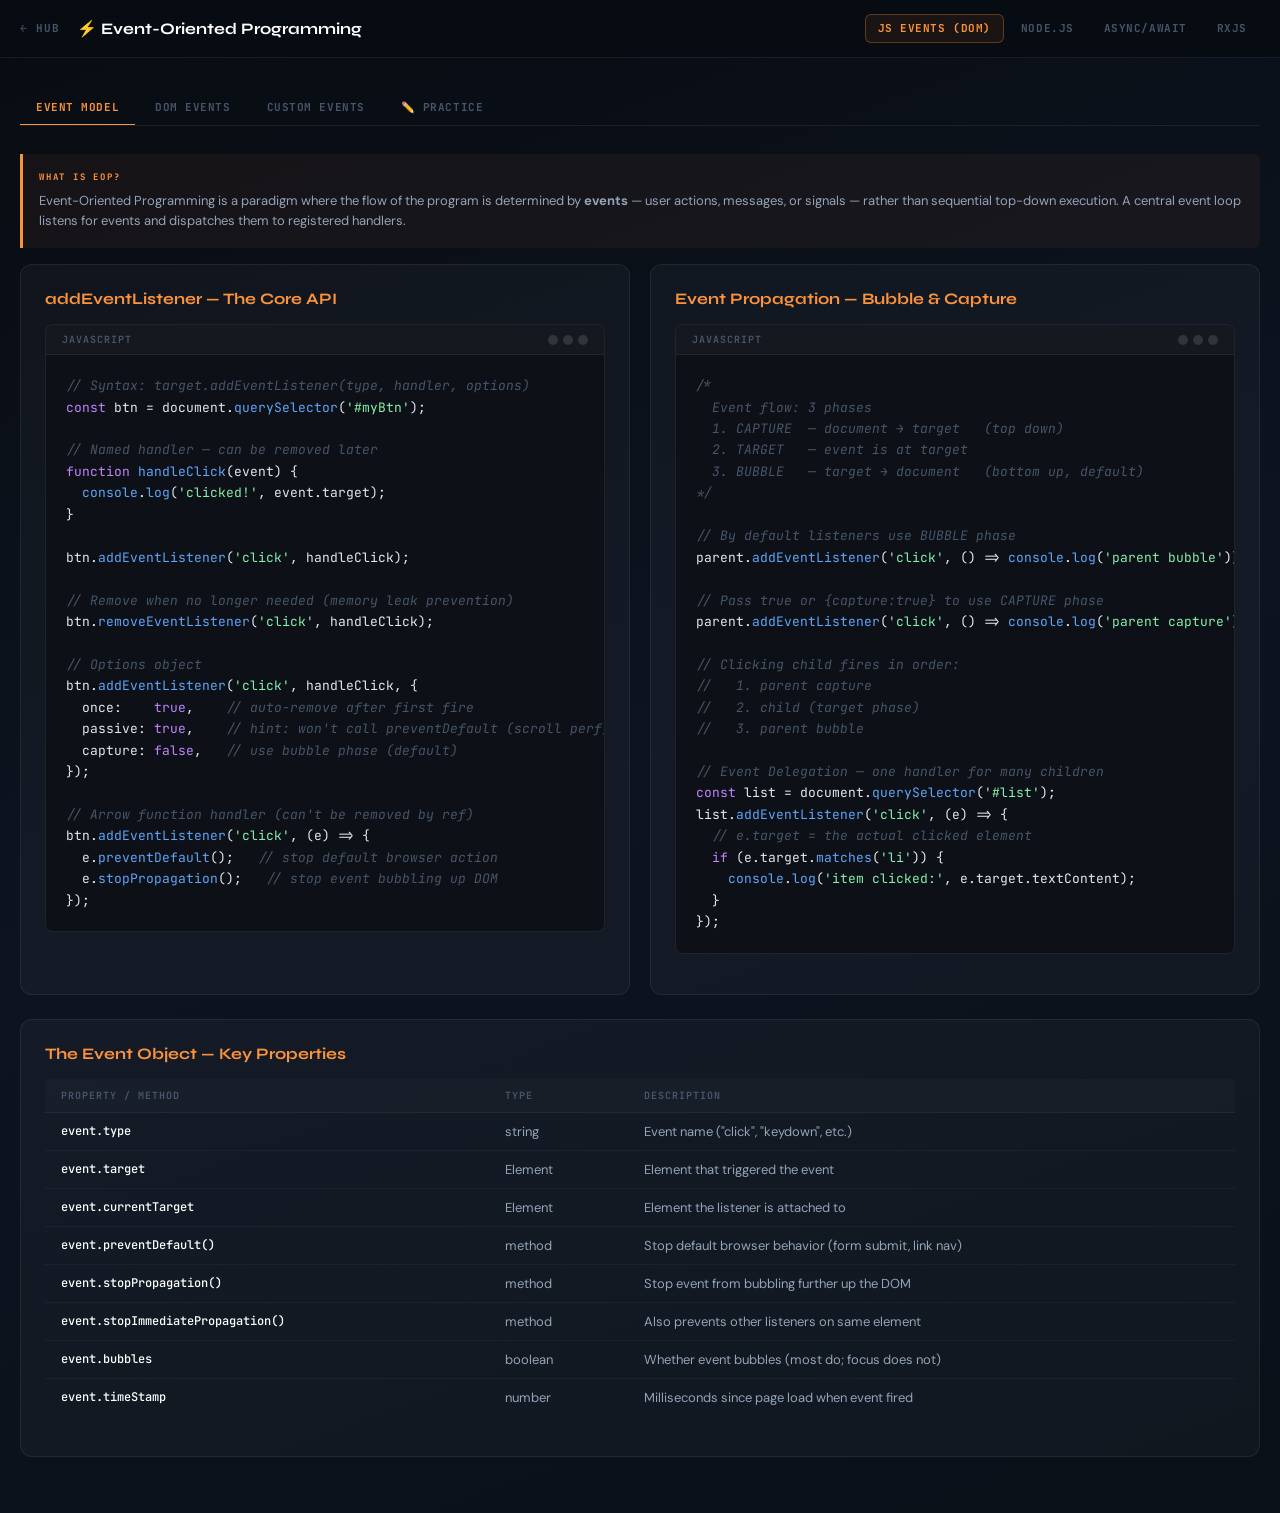
==== eop.html @ 6bb3076c "main branch" ====
<!DOCTYPE html>
<html lang="en">
<head>
    <meta charset="UTF-8">
    <meta name="viewport" content="width=device-width, initial-scale=1.0">
    <title>EOP — Code Hub</title>
    <link rel="preconnect" href="https://fonts.googleapis.com">
    <link rel="preconnect" href="https://fonts.gstatic.com" crossorigin>
    <link href="https://fonts.googleapis.com/css2?family=JetBrains+Mono:wght@400;700&family=Syne:wght@400;600;700;800&family=DM+Sans:wght@400;500;600&display=swap" rel="stylesheet">
    <link rel="stylesheet" href="style.css">
    <style>
        :root { --accent: #fb923c; --accent-gradient: linear-gradient(135deg, #fb923c, #f59e0b); }
        .lang-btn.active { color: #fb923c; border-color: rgba(251,146,60,0.3); background: rgba(251,146,60,0.08); }
        .inner-tab-btn.active { border-bottom-color: #fb923c; color: #fb923c; }
    </style>
    <script src="script.js" defer></script>
</head>
<body>
<header>
    <div class="header-content">
        <a href="index.html" class="back-link">← Hub</a>
        <div class="header-title">⚡ Event-Oriented Programming</div>
        <button class="menu-toggle" id="menuToggle"><span></span><span></span><span></span></button>
        <nav class="lang-nav" id="langNav">
            <button class="lang-btn active" data-lang="js-events" onclick="switchLang('js-events')">JS Events (DOM)</button>
            <button class="lang-btn" data-lang="nodejs" onclick="switchLang('nodejs')">Node.js</button>
            <button class="lang-btn" data-lang="async-js" onclick="switchLang('async-js')">Async/Await</button>
            <button class="lang-btn" data-lang="rxjs" onclick="switchLang('rxjs')">RxJS</button>
        </nav>
    </div>
</header>

<main>

<!-- ========== JS EVENTS ========== -->
<div id="js-events" class="tab-content active">
    <div class="inner-nav">
        <button class="inner-tab-btn active" data-tab="ev-core" onclick="openInnerTab('ev-core')">Event Model</button>
        <button class="inner-tab-btn" data-tab="ev-dom" onclick="openInnerTab('ev-dom')">DOM Events</button>
        <button class="inner-tab-btn" data-tab="ev-custom" onclick="openInnerTab('ev-custom')">Custom Events</button>
        <button class="inner-tab-btn" data-tab="ev-practice" onclick="openInnerTab('ev-practice')">✏️ Practice</button>
    </div>

    <!-- EVENT MODEL -->
    <div id="ev-core" class="inner-tab-content active">
        <div class="info-box" style="border-left-color:#fb923c; background:rgba(251,146,60,0.05);">
            <div class="info-label">What is EOP?</div>
            Event-Oriented Programming is a paradigm where the flow of the program is determined by <strong>events</strong> — user actions, messages, or signals — rather than sequential top-down execution. A central event loop listens for events and dispatches them to registered handlers.
        </div>

        <div class="grid-2">
            <div class="card">
                <div class="card-title" style="color:#fb923c;">addEventListener — The Core API</div>
                <div class="code-block"><div class="code-block-header"><span class="code-lang-badge">JavaScript</span><div class="code-dots"><span></span><span></span><span></span></div></div>
                <div class="code-body"><pre><span class="cm">// Syntax: target.addEventListener(type, handler, options)</span>
<span class="kw">const</span> btn = document.<span class="fn">querySelector</span>(<span class="str">'#myBtn'</span>);

<span class="cm">// Named handler — can be removed later</span>
<span class="kw">function</span> <span class="fn">handleClick</span>(event) {
  <span class="fn">console</span>.<span class="fn">log</span>(<span class="str">'clicked!'</span>, event.target);
}

btn.<span class="fn">addEventListener</span>(<span class="str">'click'</span>, handleClick);

<span class="cm">// Remove when no longer needed (memory leak prevention)</span>
btn.<span class="fn">removeEventListener</span>(<span class="str">'click'</span>, handleClick);

<span class="cm">// Options object</span>
btn.<span class="fn">addEventListener</span>(<span class="str">'click'</span>, handleClick, {
  once:    <span class="kw">true</span>,    <span class="cm">// auto-remove after first fire</span>
  passive: <span class="kw">true</span>,    <span class="cm">// hint: won't call preventDefault (scroll perf)</span>
  capture: <span class="kw">false</span>,   <span class="cm">// use bubble phase (default)</span>
});

<span class="cm">// Arrow function handler (can't be removed by ref)</span>
btn.<span class="fn">addEventListener</span>(<span class="str">'click'</span>, (e) => {
  e.<span class="fn">preventDefault</span>();   <span class="cm">// stop default browser action</span>
  e.<span class="fn">stopPropagation</span>();   <span class="cm">// stop event bubbling up DOM</span>
});</pre></div></div>
            </div>
            <div class="card">
                <div class="card-title" style="color:#fb923c;">Event Propagation — Bubble & Capture</div>
                <div class="code-block"><div class="code-block-header"><span class="code-lang-badge">JavaScript</span><div class="code-dots"><span></span><span></span><span></span></div></div>
                <div class="code-body"><pre><span class="cm">/*
  Event flow: 3 phases
  1. CAPTURE  — document → target   (top down)
  2. TARGET   — event is at target
  3. BUBBLE   — target → document   (bottom up, default)
*/</span>

<span class="cm">// By default listeners use BUBBLE phase</span>
parent.<span class="fn">addEventListener</span>(<span class="str">'click'</span>, () => <span class="fn">console</span>.<span class="fn">log</span>(<span class="str">'parent bubble'</span>));

<span class="cm">// Pass true or {capture:true} to use CAPTURE phase</span>
parent.<span class="fn">addEventListener</span>(<span class="str">'click'</span>, () => <span class="fn">console</span>.<span class="fn">log</span>(<span class="str">'parent capture'</span>), <span class="kw">true</span>);

<span class="cm">// Clicking child fires in order:
//   1. parent capture
//   2. child (target phase)
//   3. parent bubble</span>

<span class="cm">// Event Delegation — one handler for many children</span>
<span class="kw">const</span> list = document.<span class="fn">querySelector</span>(<span class="str">'#list'</span>);
list.<span class="fn">addEventListener</span>(<span class="str">'click'</span>, (e) => {
  <span class="cm">// e.target = the actual clicked element</span>
  <span class="kw">if</span> (e.target.<span class="fn">matches</span>(<span class="str">'li'</span>)) {
    <span class="fn">console</span>.<span class="fn">log</span>(<span class="str">'item clicked:'</span>, e.target.textContent);
  }
});</pre></div></div>
            </div>
        </div>

        <div class="card">
            <div class="card-title" style="color:#fb923c;">The Event Object — Key Properties</div>
            <table class="compare-table">
                <thead><tr><th>Property / Method</th><th>Type</th><th>Description</th></tr></thead>
                <tbody>
                    <tr><td>event.type</td><td>string</td><td>Event name ("click", "keydown", etc.)</td></tr>
                    <tr><td>event.target</td><td>Element</td><td>Element that triggered the event</td></tr>
                    <tr><td>event.currentTarget</td><td>Element</td><td>Element the listener is attached to</td></tr>
                    <tr><td>event.preventDefault()</td><td>method</td><td>Stop default browser behavior (form submit, link nav)</td></tr>
                    <tr><td>event.stopPropagation()</td><td>method</td><td>Stop event from bubbling further up the DOM</td></tr>
                    <tr><td>event.stopImmediatePropagation()</td><td>method</td><td>Also prevents other listeners on same element</td></tr>
                    <tr><td>event.bubbles</td><td>boolean</td><td>Whether event bubbles (most do; focus does not)</td></tr>
                    <tr><td>event.timeStamp</td><td>number</td><td>Milliseconds since page load when event fired</td></tr>
                </tbody>
            </table>
        </div>
    </div>

    <!-- DOM EVENTS -->
    <div id="ev-dom" class="inner-tab-content">
        <div class="grid-2">
            <div class="card">
                <div class="card-title" style="color:#fb923c;">Mouse & Keyboard Events</div>
                <div class="code-block"><div class="code-block-header"><span class="code-lang-badge">JavaScript</span><div class="code-dots"><span></span><span></span><span></span></div></div>
                <div class="code-body"><pre><span class="cm">// Mouse events</span>
el.<span class="fn">addEventListener</span>(<span class="str">'click'</span>,      handler);  <span class="cm">// single click</span>
el.<span class="fn">addEventListener</span>(<span class="str">'dblclick'</span>,   handler);  <span class="cm">// double click</span>
el.<span class="fn">addEventListener</span>(<span class="str">'mousedown'</span>,  handler);  <span class="cm">// button pressed</span>
el.<span class="fn">addEventListener</span>(<span class="str">'mouseup'</span>,    handler);  <span class="cm">// button released</span>
el.<span class="fn">addEventListener</span>(<span class="str">'mousemove'</span>,  handler);  <span class="cm">// cursor moved</span>
el.<span class="fn">addEventListener</span>(<span class="str">'mouseenter'</span>, handler);  <span class="cm">// cursor enters (no bubble)</span>
el.<span class="fn">addEventListener</span>(<span class="str">'mouseleave'</span>, handler);  <span class="cm">// cursor leaves (no bubble)</span>
el.<span class="fn">addEventListener</span>(<span class="str">'contextmenu'</span>,handler);  <span class="cm">// right click</span>

<span class="cm">// MouseEvent properties</span>
<span class="kw">function</span> <span class="fn">onMove</span>(e) {
  <span class="fn">console</span>.<span class="fn">log</span>(e.clientX, e.clientY);  <span class="cm">// viewport coords</span>
  <span class="fn">console</span>.<span class="fn">log</span>(e.pageX, e.pageY);       <span class="cm">// page coords</span>
  <span class="fn">console</span>.<span class="fn">log</span>(e.offsetX, e.offsetY);   <span class="cm">// element-relative</span>
  <span class="fn">console</span>.<span class="fn">log</span>(e.shiftKey, e.ctrlKey);  <span class="cm">// modifier keys</span>
  <span class="fn">console</span>.<span class="fn">log</span>(e.button);               <span class="cm">// 0=left 1=mid 2=right</span>
}

<span class="cm">// Keyboard events</span>
document.<span class="fn">addEventListener</span>(<span class="str">'keydown'</span>, (e) => {
  <span class="fn">console</span>.<span class="fn">log</span>(e.key, e.code);  <span class="cm">// 'a', 'KeyA'</span>
  <span class="kw">if</span> (e.ctrlKey && e.key === <span class="str">'s'</span>) {
    e.<span class="fn">preventDefault</span>();
    <span class="fn">save</span>();
  }
});</pre></div></div>
            </div>
            <div class="card">
                <div class="card-title" style="color:#fb923c;">Form, Input & Lifecycle Events</div>
                <div class="code-block"><div class="code-block-header"><span class="code-lang-badge">JavaScript</span><div class="code-dots"><span></span><span></span><span></span></div></div>
                <div class="code-body"><pre><span class="cm">// Form events</span>
form.<span class="fn">addEventListener</span>(<span class="str">'submit'</span>, (e) => {
  e.<span class="fn">preventDefault</span>();  <span class="cm">// stop page reload</span>
  <span class="kw">const</span> data = <span class="kw">new</span> <span class="cl">FormData</span>(form);
  <span class="fn">fetch</span>(<span class="str">'/api'</span>, { method: <span class="str">'POST'</span>, body: data });
});

input.<span class="fn">addEventListener</span>(<span class="str">'change'</span>, (e) => { <span class="cm">/* fires on blur after change */</span> });
input.<span class="fn">addEventListener</span>(<span class="str">'input'</span>,  (e) => { <span class="cm">/* fires on every keystroke */</span>
  <span class="fn">console</span>.<span class="fn">log</span>(e.target.value);
});
input.<span class="fn">addEventListener</span>(<span class="str">'focus'</span>,  () => { <span class="cm">/* gained focus */</span> });
input.<span class="fn">addEventListener</span>(<span class="str">'blur'</span>,   () => { <span class="cm">/* lost focus */</span> });

<span class="cm">// Page lifecycle events</span>
document.<span class="fn">addEventListener</span>(<span class="str">'DOMContentLoaded'</span>, () => {
  <span class="cm">// DOM parsed — runs before images/styles load</span>
  <span class="fn">init</span>();
});

window.<span class="fn">addEventListener</span>(<span class="str">'load'</span>, () => {
  <span class="cm">// Everything (images, stylesheets) fully loaded</span>
});

window.<span class="fn">addEventListener</span>(<span class="str">'resize'</span>, <span class="fn">debounce</span>(onResize, <span class="num">100</span>));
window.<span class="fn">addEventListener</span>(<span class="str">'scroll'</span>, <span class="fn">throttle</span>(onScroll, <span class="num">16</span>));
window.<span class="fn">addEventListener</span>(<span class="str">'beforeunload'</span>, (e) => { e.returnValue = <span class="str">''</span>; });</pre></div></div>
            </div>
        </div>

        <div class="card">
            <div class="card-title" style="color:#fb923c;">Debounce & Throttle — Controlling Event Rate</div>
            <div class="code-block"><div class="code-block-header"><span class="code-lang-badge">JavaScript</span><div class="code-dots"><span></span><span></span><span></span></div></div>
            <div class="code-body"><pre><span class="cm">// DEBOUNCE — wait until N ms after the LAST call</span>
<span class="cm">// Use for: search input, window resize</span>
<span class="kw">function</span> <span class="fn">debounce</span>(fn, delay) {
  <span class="kw">let</span> timer;
  <span class="kw">return</span> (...args) => {
    <span class="fn">clearTimeout</span>(timer);
    timer = <span class="fn">setTimeout</span>(() => <span class="fn">fn</span>(...args), delay);
  };
}

<span class="kw">const</span> debouncedSearch = <span class="fn">debounce</span>((q) => <span class="fn">searchAPI</span>(q), <span class="num">300</span>);
input.<span class="fn">addEventListener</span>(<span class="str">'input'</span>, (e) => <span class="fn">debouncedSearch</span>(e.target.value));

<span class="cm">// THROTTLE — fire at most once per N ms</span>
<span class="cm">// Use for: scroll, mousemove, animation frames</span>
<span class="kw">function</span> <span class="fn">throttle</span>(fn, limit) {
  <span class="kw">let</span> last = <span class="num">0</span>;
  <span class="kw">return</span> (...args) => {
    <span class="kw">const</span> now = <span class="cl">Date</span>.<span class="fn">now</span>();
    <span class="kw">if</span> (now - last >= limit) {
      last = now;
      <span class="fn">fn</span>(...args);
    }
  };
}

<span class="kw">const</span> throttledScroll = <span class="fn">throttle</span>(<span class="fn">onScroll</span>, <span class="num">100</span>);
window.<span class="fn">addEventListener</span>(<span class="str">'scroll'</span>, throttledScroll);

<span class="cm">// RAF-based throttle (best for visual updates)</span>
<span class="kw">let</span> rafId;
window.<span class="fn">addEventListener</span>(<span class="str">'scroll'</span>, () => {
  <span class="fn">cancelAnimationFrame</span>(rafId);
  rafId = <span class="fn">requestAnimationFrame</span>(<span class="fn">onScroll</span>);
});</pre></div></div>
        </div>
    </div>

    <!-- CUSTOM EVENTS -->
    <div id="ev-custom" class="inner-tab-content">
        <div class="grid-2">
            <div class="card">
                <div class="card-title" style="color:#fb923c;">CustomEvent API</div>
                <div class="code-block"><div class="code-block-header"><span class="code-lang-badge">JavaScript</span><div class="code-dots"><span></span><span></span><span></span></div></div>
                <div class="code-body"><pre><span class="cm">// Dispatch custom event with data payload</span>
<span class="kw">const</span> event = <span class="kw">new</span> <span class="cl">CustomEvent</span>(<span class="str">'user:login'</span>, {
  detail:  { userId: <span class="num">42</span>, role: <span class="str">'admin'</span> },
  bubbles: <span class="kw">true</span>,          <span class="cm">// bubbles up the DOM</span>
  cancelable: <span class="kw">true</span>,
});

document.<span class="fn">dispatchEvent</span>(event);

<span class="cm">// Listen for it anywhere</span>
document.<span class="fn">addEventListener</span>(<span class="str">'user:login'</span>, (e) => {
  <span class="fn">console</span>.<span class="fn">log</span>(<span class="str">'User logged in:'</span>, e.detail.userId);
});

<span class="cm">// EventEmitter pattern (pure JS)</span>
<span class="kw">class</span> <span class="cl">EventEmitter</span> {
  <span class="fn">#handlers</span> = <span class="kw">new</span> <span class="cl">Map</span>();

  <span class="fn">on</span>(event, handler) {
    <span class="kw">if</span> (!<span class="kw">this</span>.<span class="fn">#handlers</span>.<span class="fn">has</span>(event))
      <span class="kw">this</span>.<span class="fn">#handlers</span>.<span class="fn">set</span>(event, []);
    <span class="kw">this</span>.<span class="fn">#handlers</span>.<span class="fn">get</span>(event).<span class="fn">push</span>(handler);
    <span class="kw">return</span> <span class="kw">this</span>;
  }

  <span class="fn">emit</span>(event, data) {
    <span class="kw">this</span>.<span class="fn">#handlers</span>.<span class="fn">get</span>(event)?.forEach(h => <span class="fn">h</span>(data));
    <span class="kw">return</span> <span class="kw">this</span>;
  }

  <span class="fn">off</span>(event, handler) {
    <span class="kw">const</span> handlers = <span class="kw">this</span>.<span class="fn">#handlers</span>.<span class="fn">get</span>(event);
    <span class="kw">if</span> (handlers) {
      <span class="kw">this</span>.<span class="fn">#handlers</span>.<span class="fn">set</span>(event, handlers.<span class="fn">filter</span>(h => h !== handler));
    }
    <span class="kw">return</span> <span class="kw">this</span>;
  }
}</pre></div></div>
            </div>
            <div class="card">
                <div class="card-title" style="color:#fb923c;">Observer Pattern</div>
                <div class="code-block"><div class="code-block-header"><span class="code-lang-badge">JavaScript</span><div class="code-dots"><span></span><span></span><span></span></div></div>
                <div class="code-body"><pre><span class="cm">// MutationObserver — watch DOM changes</span>
<span class="kw">const</span> observer = <span class="kw">new</span> <span class="cl">MutationObserver</span>((mutations) => {
  mutations.<span class="fn">forEach</span>(m => {
    <span class="fn">console</span>.<span class="fn">log</span>(<span class="str">'Changed:'</span>, m.type, m.target);
  });
});

observer.<span class="fn">observe</span>(target, {
  childList:  <span class="kw">true</span>,    <span class="cm">// child nodes added/removed</span>
  subtree:    <span class="kw">true</span>,    <span class="cm">// watch all descendants</span>
  attributes: <span class="kw">true</span>,   <span class="cm">// watch attribute changes</span>
});

observer.<span class="fn">disconnect</span>(); <span class="cm">// stop observing</span>

<span class="cm">// IntersectionObserver — lazy load / scroll animations</span>
<span class="kw">const</span> io = <span class="kw">new</span> <span class="cl">IntersectionObserver</span>((entries) => {
  entries.<span class="fn">forEach</span>(entry => {
    <span class="kw">if</span> (entry.isIntersecting) {
      entry.target.classList.<span class="fn">add</span>(<span class="str">'visible'</span>);
      io.<span class="fn">unobserve</span>(entry.target); <span class="cm">// once visible, stop</span>
    }
  });
}, { threshold: <span class="num">0.1</span> });  <span class="cm">// 10% visible triggers</span>

document.<span class="fn">querySelectorAll</span>(<span class="str">'.animate'</span>)
        .<span class="fn">forEach</span>(el => io.<span class="fn">observe</span>(el));</pre></div></div>
            </div>
        </div>
    </div>

    <!-- PRACTICE -->
    <div id="ev-practice" class="inner-tab-content">
        <div class="practice-home">
            <div class="practice-intro">
                <div class="practice-intro-icon">✏️</div>
                <h2 class="practice-intro-title">JS Events Practice</h2>
                <p class="practice-intro-desc">AI quizzes from guide content only.</p>
            </div>
            <div class="practice-topic-grid" id="ev-grid"></div>
        </div>
        <div class="quiz-view" style="display:none;">
            <div class="quiz-header"><button class="quiz-back-btn" onclick="backToTopics()">← Topics</button><span id="quiz-topic-label" class="quiz-topic-label"></span><span id="quiz-progress" class="quiz-progress"></span></div>
            <div id="quiz-loading" class="quiz-loading"><div class="quiz-spinner"></div><p>Generating quiz…</p></div>
            <div id="quiz-error" class="quiz-error" style="display:none;"><p>❌ Failed. Try again.</p></div>
            <div id="quiz-question-area"></div>
        </div>
        <div class="results-view" style="display:none;">
            <div class="results-card">
                <div id="results-emoji" class="results-emoji"></div><h2 id="results-title" class="results-title"></h2><p id="results-score" class="results-score"></p>
                <div id="results-breakdown" class="results-breakdown"></div>
                <div class="results-actions"><button class="results-btn primary" onclick="retryQuiz()">🔄 Retry</button><button class="results-btn secondary" onclick="backToTopics()">📚 Topics</button></div>
            </div>
        </div>
    </div>
</div>

<!-- ========== NODE.JS ========== -->
<div id="nodejs" class="tab-content">
    <div class="inner-nav">
        <button class="inner-tab-btn active" data-tab="nd-core" onclick="openInnerTab('nd-core')">Core Modules</button>
        <button class="inner-tab-btn" data-tab="nd-events" onclick="openInnerTab('nd-events')">EventEmitter</button>
        <button class="inner-tab-btn" data-tab="nd-http" onclick="openInnerTab('nd-http')">HTTP & Streams</button>
    </div>

    <div id="nd-core" class="inner-tab-content active">
        <div class="info-box" style="border-left-color:#fb923c; background:rgba(251,146,60,0.05);">
            <div class="info-label">Node.js Event Loop</div>
            Node.js uses a single-threaded, non-blocking event loop built on libuv. I/O operations (file reads, network calls) are offloaded to the OS; when complete, their callbacks are queued and executed by the event loop. This is why Node excels at I/O-heavy workloads despite being single-threaded.
        </div>
        <div class="grid-2">
            <div class="card">
                <div class="card-title" style="color:#fb923c;">fs & path (File System)</div>
                <div class="code-block"><div class="code-block-header"><span class="code-lang-badge">Node.js</span><div class="code-dots"><span></span><span></span><span></span></div></div>
                <div class="code-body"><pre><span class="kw">import</span> { readFile, writeFile, readdir } <span class="kw">from</span> <span class="str">'node:fs/promises'</span>;
<span class="kw">import</span> path <span class="kw">from</span> <span class="str">'node:path'</span>;
<span class="kw">import</span> { fileURLToPath } <span class="kw">from</span> <span class="str">'node:url'</span>;

<span class="cm">// __dirname equivalent in ES Modules</span>
<span class="kw">const</span> __dirname = path.<span class="fn">dirname</span>(<span class="fn">fileURLToPath</span>(<span class="kw">import</span>.meta.url));
<span class="kw">const</span> dataPath  = path.<span class="fn">join</span>(__dirname, <span class="str">'data'</span>, <span class="str">'file.txt'</span>);

<span class="cm">// Async file operations</span>
<span class="kw">const</span> contents = <span class="kw">await</span> <span class="fn">readFile</span>(dataPath, <span class="str">'utf8'</span>);
<span class="kw">await</span> <span class="fn">writeFile</span>(<span class="str">'out.txt'</span>, <span class="str">'hello\n'</span>, { flag: <span class="str">'a'</span> }); <span class="cm">// append</span>

<span class="kw">const</span> entries = <span class="kw">await</span> <span class="fn">readdir</span>(<span class="str">'.'</span>, { withFileTypes: <span class="kw">true</span> });
<span class="kw">const</span> files   = entries.<span class="fn">filter</span>(e => e.<span class="fn">isFile</span>()).<span class="fn">map</span>(e => e.name);

<span class="cm">// Path utilities</span>
path.<span class="fn">extname</span>(<span class="str">'file.ts'</span>);        <span class="cm">// '.ts'</span>
path.<span class="fn">basename</span>(<span class="str">'/dir/file.ts'</span>);  <span class="cm">// 'file.ts'</span>
path.<span class="fn">resolve</span>(<span class="str">'./config'</span>);       <span class="cm">// absolute path</span>
path.<span class="fn">relative</span>(from, to);         <span class="cm">// relative path between dirs</span></pre></div></div>
            </div>
            <div class="card">
                <div class="card-title" style="color:#fb923c;">process & environment</div>
                <div class="code-block"><div class="code-block-header"><span class="code-lang-badge">Node.js</span><div class="code-dots"><span></span><span></span><span></span></div></div>
                <div class="code-body"><pre><span class="cm">// Environment variables</span>
<span class="kw">const</span> PORT = process.env.PORT ?? <span class="str">'3000'</span>;
<span class="kw">const</span> ENV  = process.env.NODE_ENV ?? <span class="str">'development'</span>;

<span class="cm">// CLI arguments</span>
<span class="kw">const</span> args = process.argv.<span class="fn">slice</span>(<span class="num">2</span>);   <span class="cm">// skip 'node script.js'</span>
<span class="fn">console</span>.<span class="fn">log</span>(<span class="str">'Args:'</span>, args);

<span class="cm">// Process events</span>
process.<span class="fn">on</span>(<span class="str">'exit'</span>, (code) => <span class="fn">console</span>.<span class="fn">log</span>(<span class="str">'Exit:'</span>, code));
process.<span class="fn">on</span>(<span class="str">'uncaughtException'</span>, (err) => {
  <span class="fn">console</span>.<span class="fn">error</span>(<span class="str">'Unhandled:'</span>, err);
  process.<span class="fn">exit</span>(<span class="num">1</span>);
});
process.<span class="fn">on</span>(<span class="str">'unhandledRejection'</span>, (reason) => {
  <span class="fn">console</span>.<span class="fn">error</span>(<span class="str">'Rejection:'</span>, reason);
});
process.<span class="fn">on</span>(<span class="str">'SIGINT'</span>,  () => { <span class="fn">gracefulShutdown</span>(); });  <span class="cm">// Ctrl+C</span>
process.<span class="fn">on</span>(<span class="str">'SIGTERM'</span>, () => { <span class="fn">gracefulShutdown</span>(); });  <span class="cm">// kill</span>

<span class="cm">// Timing</span>
<span class="fn">setTimeout</span>(fn, <span class="num">1000</span>);
<span class="fn">setInterval</span>(fn, <span class="num">5000</span>);
<span class="fn">setImmediate</span>(fn);   <span class="cm">// after I/O, before timers</span>
<span class="fn">queueMicrotask</span>(fn); <span class="cm">// microtask queue (after current task)</span></pre></div></div>
            </div>
        </div>
    </div>

    <div id="nd-events" class="inner-tab-content">
        <div class="card">
            <div class="card-title" style="color:#fb923c;">Node.js EventEmitter</div>
            <div class="code-block"><div class="code-block-header"><span class="code-lang-badge">Node.js</span><div class="code-dots"><span></span><span></span><span></span></div></div>
            <div class="code-body"><pre><span class="kw">import</span> { EventEmitter } <span class="kw">from</span> <span class="str">'node:events'</span>;

<span class="cm">// Extend EventEmitter</span>
<span class="kw">class</span> <span class="cl">DataPipeline</span> <span class="kw">extends</span> <span class="cl">EventEmitter</span> {
  <span class="fn">process</span>(items) {
    <span class="kw">for</span> (<span class="kw">const</span> item <span class="kw">of</span> items) {
      <span class="kw">try</span> {
        <span class="kw">const</span> result = <span class="kw">this</span>.<span class="fn">transform</span>(item);
        <span class="kw">this</span>.<span class="fn">emit</span>(<span class="str">'data'</span>, result);         <span class="cm">// emit event + payload</span>
      } <span class="kw">catch</span> (err) {
        <span class="kw">this</span>.<span class="fn">emit</span>(<span class="str">'error'</span>, err);           <span class="cm">// 'error' is special in Node</span>
      }
    }
    <span class="kw">this</span>.<span class="fn">emit</span>(<span class="str">'end'</span>);
  }
  <span class="fn">transform</span>(x) { <span class="kw">return</span> x * <span class="num">2</span>; }
}

<span class="kw">const</span> pipeline = <span class="kw">new</span> <span class="cl">DataPipeline</span>();

pipeline.<span class="fn">on</span>(<span class="str">'data'</span>,  (r)   => <span class="fn">console</span>.<span class="fn">log</span>(<span class="str">'Result:'</span>, r));
pipeline.<span class="fn">on</span>(<span class="str">'error'</span>, (err) => <span class="fn">console</span>.<span class="fn">error</span>(<span class="str">'Error:'</span>, err));
pipeline.<span class="fn">once</span>(<span class="str">'end'</span>, ()    => <span class="fn">console</span>.<span class="fn">log</span>(<span class="str">'Done'</span>));  <span class="cm">// one-time listener</span>

pipeline.<span class="fn">process</span>([<span class="num">1</span>, <span class="num">2</span>, <span class="num">3</span>]);

<span class="cm">// promisify — wrap EventEmitter in a Promise</span>
<span class="kw">function</span> <span class="fn">waitFor</span>(emitter, event) {
  <span class="kw">return new</span> <span class="cl">Promise</span>((resolve, reject) => {
    emitter.<span class="fn">once</span>(event,   resolve);
    emitter.<span class="fn">once</span>(<span class="str">'error'</span>, reject);
  });
}

<span class="kw">await</span> <span class="fn">waitFor</span>(pipeline, <span class="str">'end'</span>);
<span class="fn">console</span>.<span class="fn">log</span>(<span class="str">'Pipeline finished'</span>);</pre></div></div>
        </div>
    </div>

    <div id="nd-http" class="inner-tab-content">
        <div class="grid-2">
            <div class="card">
                <div class="card-title" style="color:#fb923c;">HTTP Server</div>
                <div class="code-block"><div class="code-block-header"><span class="code-lang-badge">Node.js</span><div class="code-dots"><span></span><span></span><span></span></div></div>
                <div class="code-body"><pre><span class="kw">import</span> { createServer } <span class="kw">from</span> <span class="str">'node:http'</span>;

<span class="kw">const</span> server = <span class="fn">createServer</span>(<span class="kw">async</span> (req, res) => {
  <span class="kw">const</span> url = <span class="kw">new</span> <span class="cl">URL</span>(req.url, <span class="str">`http://${req.headers.host}`</span>);

  <span class="kw">if</span> (req.method === <span class="str">'POST'</span> && url.pathname === <span class="str">'/api/data'</span>) {
    <span class="cm">// Read body stream</span>
    <span class="kw">const</span> chunks = [];
    <span class="kw">for await</span> (<span class="kw">const</span> chunk <span class="kw">of</span> req) chunks.<span class="fn">push</span>(chunk);
    <span class="kw">const</span> body = <span class="cl">JSON</span>.<span class="fn">parse</span>(<span class="cl">Buffer</span>.<span class="fn">concat</span>(chunks).<span class="fn">toString</span>());

    res.<span class="fn">writeHead</span>(<span class="num">200</span>, { <span class="str">'Content-Type'</span>: <span class="str">'application/json'</span> });
    res.<span class="fn">end</span>(<span class="cl">JSON</span>.<span class="fn">stringify</span>({ received: body }));
    <span class="kw">return</span>;
  }

  res.<span class="fn">writeHead</span>(<span class="num">404</span>);
  res.<span class="fn">end</span>(<span class="str">'Not found'</span>);
});

server.<span class="fn">listen</span>(<span class="num">3000</span>, () => <span class="fn">console</span>.<span class="fn">log</span>(<span class="str">'Listening on :3000'</span>));
server.<span class="fn">on</span>(<span class="str">'error'</span>, (err) => <span class="fn">console</span>.<span class="fn">error</span>(err));</pre></div></div>
            </div>
            <div class="card">
                <div class="card-title" style="color:#fb923c;">Streams</div>
                <div class="code-block"><div class="code-block-header"><span class="code-lang-badge">Node.js</span><div class="code-dots"><span></span><span></span><span></span></div></div>
                <div class="code-body"><pre><span class="kw">import</span> { createReadStream, createWriteStream } <span class="kw">from</span> <span class="str">'node:fs'</span>;
<span class="kw">import</span> { pipeline } <span class="kw">from</span> <span class="str">'node:stream/promises'</span>;
<span class="kw">import</span> { createGzip } <span class="kw">from</span> <span class="str">'node:zlib'</span>;

<span class="cm">// Pipe: read → compress → write</span>
<span class="kw">await</span> <span class="fn">pipeline</span>(
  <span class="fn">createReadStream</span>(<span class="str">'input.txt'</span>),
  <span class="fn">createGzip</span>(),
  <span class="fn">createWriteStream</span>(<span class="str">'output.txt.gz'</span>)
);

<span class="cm">// Async iteration over readable stream</span>
<span class="kw">const</span> stream = <span class="fn">createReadStream</span>(<span class="str">'big.csv'</span>, { encoding: <span class="str">'utf8'</span> });
<span class="kw">for await</span> (<span class="kw">const</span> chunk <span class="kw">of</span> stream) {
  <span class="fn">process</span>(chunk);
}

<span class="cm">// Custom Transform stream</span>
<span class="kw">import</span> { Transform } <span class="kw">from</span> <span class="str">'node:stream'</span>;

<span class="kw">const</span> upperCase = <span class="kw">new</span> <span class="cl">Transform</span>({
  <span class="fn">transform</span>(chunk, encoding, callback) {
    callback(<span class="kw">null</span>, chunk.<span class="fn">toString</span>().<span class="fn">toUpperCase</span>());
  }
});</pre></div></div>
            </div>
        </div>
    </div>
</div>

<!-- ========== ASYNC/AWAIT ========== -->
<div id="async-js" class="tab-content">
    <div class="inner-nav">
        <button class="inner-tab-btn active" data-tab="as-promises" onclick="openInnerTab('as-promises')">Promises</button>
        <button class="inner-tab-btn" data-tab="as-async" onclick="openInnerTab('as-async')">Async/Await</button>
        <button class="inner-tab-btn" data-tab="as-patterns" onclick="openInnerTab('as-patterns')">Patterns</button>
        <button class="inner-tab-btn" data-tab="as-practice" onclick="openInnerTab('as-practice')">✏️ Practice</button>
    </div>

    <div id="as-promises" class="inner-tab-content active">
        <div class="grid-2">
            <div class="card">
                <div class="card-title" style="color:#fb923c;">Promise Fundamentals</div>
                <div class="code-block"><div class="code-block-header"><span class="code-lang-badge">JavaScript</span><div class="code-dots"><span></span><span></span><span></span></div></div>
                <div class="code-body"><pre><span class="cm">// A Promise has 3 states: pending → fulfilled | rejected</span>
<span class="kw">const</span> p = <span class="kw">new</span> <span class="cl">Promise</span>((resolve, reject) => {
  <span class="fn">setTimeout</span>(() => {
    <span class="kw">if</span> (<span class="cl">Math</span>.<span class="fn">random</span>() > <span class="num">0.5</span>) {
      <span class="fn">resolve</span>(<span class="str">'success!'</span>);   <span class="cm">// fulfilled with value</span>
    } <span class="kw">else</span> {
      <span class="fn">reject</span>(<span class="kw">new</span> <span class="cl">Error</span>(<span class="str">'failed'</span>));  <span class="cm">// rejected with reason</span>
    }
  }, <span class="num">1000</span>);
});

<span class="cm">// Chaining</span>
p.<span class="fn">then</span>(value  => <span class="fn">console</span>.<span class="fn">log</span>(value))    <span class="cm">// on fulfilled</span>
 .<span class="fn">catch</span>(error  => <span class="fn">console</span>.<span class="fn">error</span>(error))  <span class="cm">// on rejected</span>
 .<span class="fn">finally</span>(() => <span class="fn">cleanup</span>());              <span class="cm">// always runs</span>

<span class="cm">// .then() transforms the value (creates new Promise)</span>
<span class="fn">fetch</span>(<span class="str">'/api/user'</span>)
  .<span class="fn">then</span>(res  => res.<span class="fn">json</span>())               <span class="cm">// parse JSON</span>
  .<span class="fn">then</span>(user => user.name)               <span class="cm">// extract field</span>
  .<span class="fn">then</span>(name => <span class="fn">console</span>.<span class="fn">log</span>(name));      <span class="cm">// use it</span>

<span class="cm">// Static Promise methods</span>
<span class="cl">Promise</span>.<span class="fn">resolve</span>(<span class="str">'val'</span>);   <span class="cm">// immediately fulfilled</span>
<span class="cl">Promise</span>.<span class="fn">reject</span>(<span class="kw">new</span> <span class="cl">Error</span>());  <span class="cm">// immediately rejected</span></pre></div></div>
            </div>
            <div class="card">
                <div class="card-title" style="color:#fb923c;">Promise Combinators</div>
                <div class="code-block"><div class="code-block-header"><span class="code-lang-badge">JavaScript</span><div class="code-dots"><span></span><span></span><span></span></div></div>
                <div class="code-body"><pre><span class="kw">const</span> p1 = <span class="fn">fetch</span>(<span class="str">'/api/user'</span>).<span class="fn">then</span>(r => r.<span class="fn">json</span>());
<span class="kw">const</span> p2 = <span class="fn">fetch</span>(<span class="str">'/api/posts'</span>).<span class="fn">then</span>(r => r.<span class="fn">json</span>());
<span class="kw">const</span> p3 = <span class="fn">fetch</span>(<span class="str">'/api/config'</span>).<span class="fn">then</span>(r => r.<span class="fn">json</span>());

<span class="cm">// all — wait for ALL to succeed; rejects if ANY fails</span>
<span class="kw">const</span> [user, posts, config] = <span class="kw">await</span> <span class="cl">Promise</span>.<span class="fn">all</span>([p1, p2, p3]);

<span class="cm">// allSettled — wait for ALL, never rejects</span>
<span class="kw">const</span> results = <span class="kw">await</span> <span class="cl">Promise</span>.<span class="fn">allSettled</span>([p1, p2, p3]);
results.<span class="fn">forEach</span>(r => {
  <span class="kw">if</span> (r.status === <span class="str">'fulfilled'</span>) <span class="fn">use</span>(r.value);
  <span class="kw">else</span>                            <span class="fn">log</span>(r.reason);
});

<span class="cm">// race — first to settle (fulfilled OR rejected) wins</span>
<span class="kw">const</span> winner = <span class="kw">await</span> <span class="cl">Promise</span>.<span class="fn">race</span>([p1, <span class="fn">timeout</span>(<span class="num">5000</span>)]);

<span class="cm">// any — first FULFILLED wins; rejects if ALL reject</span>
<span class="kw">const</span> fastest = <span class="kw">await</span> <span class="cl">Promise</span>.<span class="fn">any</span>([mirror1, mirror2, mirror3]);</pre></div></div>
            </div>
        </div>
    </div>

    <div id="as-async" class="inner-tab-content">
        <div class="grid-2">
            <div class="card">
                <div class="card-title" style="color:#fb923c;">async / await</div>
                <div class="code-block"><div class="code-block-header"><span class="code-lang-badge">JavaScript</span><div class="code-dots"><span></span><span></span><span></span></div></div>
                <div class="code-body"><pre><span class="cm">// async function always returns a Promise</span>
<span class="kw">async function</span> <span class="fn">getUser</span>(id) {
  <span class="cm">// await pauses execution until Promise settles</span>
  <span class="kw">const</span> res  = <span class="kw">await</span> <span class="fn">fetch</span>(<span class="str">`/api/user/<span class="op">${id}</span>`</span>);

  <span class="cm">// Throw on non-OK response</span>
  <span class="kw">if</span> (!res.ok) <span class="kw">throw new</span> <span class="cl">Error</span>(<span class="str">`HTTP <span class="op">${res.status}</span>`</span>);

  <span class="kw">return</span> res.<span class="fn">json</span>();  <span class="cm">// returned value wraps in Promise.resolve()</span>
}

<span class="cm">// Error handling with try/catch</span>
<span class="kw">async function</span> <span class="fn">loadDashboard</span>() {
  <span class="kw">try</span> {
    <span class="kw">const</span> user  = <span class="kw">await</span> <span class="fn">getUser</span>(<span class="num">1</span>);
    <span class="kw">const</span> posts = <span class="kw">await</span> <span class="fn">fetch</span>(<span class="str">`/api/posts?uid=<span class="op">${user.id}</span>`</span>).<span class="fn">then</span>(r => r.<span class="fn">json</span>());
    <span class="fn">render</span>(user, posts);
  } <span class="kw">catch</span> (err) {
    <span class="fn">showError</span>(err);
  } <span class="kw">finally</span> {
    <span class="fn">hideLoader</span>();
  }
}

<span class="cm">// Parallel fetches — don't await sequentially!</span>
<span class="kw">const</span> [user, posts] = <span class="kw">await</span> <span class="cl">Promise</span>.<span class="fn">all</span>([
  <span class="fn">getUser</span>(<span class="num">1</span>),
  <span class="fn">getPosts</span>(<span class="num">1</span>)
]);</pre></div></div>
            </div>
            <div class="card">
                <div class="card-title" style="color:#fb923c;">Async Iteration</div>
                <div class="code-block"><div class="code-block-header"><span class="code-lang-badge">JavaScript</span><div class="code-dots"><span></span><span></span><span></span></div></div>
                <div class="code-body"><pre><span class="cm">// Async generator — yields values over time</span>
<span class="kw">async function</span>* <span class="fn">paginate</span>(url) {
  <span class="kw">let</span> nextUrl = url;
  <span class="kw">while</span> (nextUrl) {
    <span class="kw">const</span> res  = <span class="kw">await</span> <span class="fn">fetch</span>(nextUrl);
    <span class="kw">const</span> data = <span class="kw">await</span> res.<span class="fn">json</span>();
    <span class="kw">yield</span> data.items;             <span class="cm">// yield each page's items</span>
    nextUrl = data.nextPage;      <span class="cm">// null when done</span>
  }
}

<span class="cm">// Consume with for-await-of</span>
<span class="kw">for await</span> (<span class="kw">const</span> page <span class="kw">of</span> <span class="fn">paginate</span>(<span class="str">'/api/products'</span>)) {
  <span class="fn">processPage</span>(page);
}

<span class="cm">// AbortController — cancel async operations</span>
<span class="kw">const</span> controller = <span class="kw">new</span> <span class="cl">AbortController</span>();
<span class="kw">const</span> { signal }  = controller;

<span class="fn">fetch</span>(<span class="str">'/api/heavy'</span>, { signal })
  .<span class="fn">then</span>(r => r.<span class="fn">json</span>())
  .<span class="fn">catch</span>(err => {
    <span class="kw">if</span> (err.name === <span class="str">'AbortError'</span>) <span class="fn">console</span>.<span class="fn">log</span>(<span class="str">'Cancelled'</span>);
    <span class="kw">else</span> <span class="kw">throw</span> err;
  });

<span class="cm">// Cancel after 5 seconds</span>
<span class="fn">setTimeout</span>(() => controller.<span class="fn">abort</span>(), <span class="num">5000</span>);</pre></div></div>
            </div>
        </div>
    </div>

    <div id="as-patterns" class="inner-tab-content">
        <div class="grid-2">
            <div class="card">
                <div class="card-title" style="color:#fb923c;">Common Async Patterns</div>
                <div class="code-block"><div class="code-block-header"><span class="code-lang-badge">JavaScript</span><div class="code-dots"><span></span><span></span><span></span></div></div>
                <div class="code-body"><pre><span class="cm">// Retry with exponential backoff</span>
<span class="kw">async function</span> <span class="fn">retry</span>(fn, retries = <span class="num">3</span>, delay = <span class="num">300</span>) {
  <span class="kw">for</span> (<span class="kw">let</span> i = <span class="num">0</span>; i <= retries; i++) {
    <span class="kw">try</span> { <span class="kw">return await</span> <span class="fn">fn</span>(); }
    <span class="kw">catch</span> (err) {
      <span class="kw">if</span> (i === retries) <span class="kw">throw</span> err;
      <span class="kw">await</span> <span class="kw">new</span> <span class="cl">Promise</span>(r => <span class="fn">setTimeout</span>(r, delay * <span class="num">2</span>**i));
    }
  }
}

<span class="cm">// Timeout wrapper</span>
<span class="kw">function</span> <span class="fn">withTimeout</span>(promise, ms) {
  <span class="kw">const</span> timeout = <span class="kw">new</span> <span class="cl">Promise</span>((_, reject) =>
    <span class="fn">setTimeout</span>(() => reject(<span class="kw">new</span> <span class="cl">Error</span>(<span class="str">'Timeout'</span>)), ms)
  );
  <span class="kw">return</span> <span class="cl">Promise</span>.<span class="fn">race</span>([promise, timeout]);
}

<span class="cm">// Queue / rate limit parallel requests</span>
<span class="kw">async function</span> <span class="fn">batchProcess</span>(items, fn, concurrency = <span class="num">3</span>) {
  <span class="kw">const</span> results = [];
  <span class="kw">for</span> (<span class="kw">let</span> i = <span class="num">0</span>; i < items.length; i += concurrency) {
    <span class="kw">const</span> batch = items.<span class="fn">slice</span>(i, i + concurrency);
    results.<span class="fn">push</span>(...<span class="kw">await</span> <span class="cl">Promise</span>.<span class="fn">all</span>(batch.<span class="fn">map</span>(fn)));
  }
  <span class="kw">return</span> results;
}</pre></div></div>
            </div>
            <div class="card">
                <div class="card-title" style="color:#fb923c;">Event Loop Phases</div>
                <div class="code-block"><div class="code-block-header"><span class="code-lang-badge">JavaScript</span><div class="code-dots"><span></span><span></span><span></span></div></div>
                <div class="code-body"><pre><span class="cm">/*  Execution order in JS:
    1. Synchronous code (call stack)
    2. Microtasks (Promise.then, queueMicrotask)
    3. Macrotasks (setTimeout, setInterval, I/O)
*/</span>
<span class="fn">console</span>.<span class="fn">log</span>(<span class="str">'1 sync'</span>);

<span class="fn">setTimeout</span>(() => <span class="fn">console</span>.<span class="fn">log</span>(<span class="str">'4 macro'</span>), <span class="num">0</span>);

<span class="cl">Promise</span>.<span class="fn">resolve</span>()
  .<span class="fn">then</span>(() => <span class="fn">console</span>.<span class="fn">log</span>(<span class="str">'3 micro'</span>));

<span class="fn">queueMicrotask</span>(() => <span class="fn">console</span>.<span class="fn">log</span>(<span class="str">'2 micro (earlier)'</span>));

<span class="fn">console</span>.<span class="fn">log</span>(<span class="str">'1 sync (end)'</span>);

<span class="cm">/* Output:
   1 sync
   1 sync (end)
   2 micro (earlier)
   3 micro
   4 macro
*/</span>

<span class="cm">// Async/await is just syntactic sugar:</span>
<span class="kw">const</span> result = <span class="kw">await</span> doSomething();
<span class="cm">// ≡ doSomething().then(result => { ... })</span></pre></div></div>
            </div>
        </div>
    </div>

    <div id="as-practice" class="inner-tab-content">
        <div class="practice-home">
            <div class="practice-intro">
                <div class="practice-intro-icon">✏️</div>
                <h2 class="practice-intro-title">Async JS Practice</h2>
                <p class="practice-intro-desc">AI quizzes from guide content only.</p>
            </div>
            <div class="practice-topic-grid" id="as-grid"></div>
        </div>
        <div class="quiz-view" style="display:none;">
            <div class="quiz-header"><button class="quiz-back-btn" onclick="backToTopics()">← Topics</button><span id="quiz-topic-label" class="quiz-topic-label"></span><span id="quiz-progress" class="quiz-progress"></span></div>
            <div id="quiz-loading" class="quiz-loading"><div class="quiz-spinner"></div><p>Generating quiz…</p></div>
            <div id="quiz-error" class="quiz-error" style="display:none;"><p>❌ Failed. Try again.</p></div>
            <div id="quiz-question-area"></div>
        </div>
        <div class="results-view" style="display:none;">
            <div class="results-card">
                <div id="results-emoji" class="results-emoji"></div><h2 id="results-title" class="results-title"></h2><p id="results-score" class="results-score"></p>
                <div id="results-breakdown" class="results-breakdown"></div>
                <div class="results-actions"><button class="results-btn primary" onclick="retryQuiz()">🔄 Retry</button><button class="results-btn secondary" onclick="backToTopics()">📚 Topics</button></div>
            </div>
        </div>
    </div>
</div>

<!-- ========== RXJS ========== -->
<div id="rxjs" class="tab-content">
    <div class="inner-nav">
        <button class="inner-tab-btn active" data-tab="rx-core" onclick="openInnerTab('rx-core')">Observables</button>
        <button class="inner-tab-btn" data-tab="rx-ops" onclick="openInnerTab('rx-ops')">Operators</button>
        <button class="inner-tab-btn" data-tab="rx-subjects" onclick="openInnerTab('rx-subjects')">Subjects</button>
    </div>

    <div id="rx-core" class="inner-tab-content active">
        <div class="info-box" style="border-left-color:#fb923c; background:rgba(251,146,60,0.05);">
            <div class="info-label">Reactive Programming</div>
            RxJS treats events as <strong>streams over time</strong> that can be composed, transformed, and combined using operators. An <strong>Observable</strong> is a lazy push-based collection — nothing happens until you <code>subscribe()</code>.
        </div>
        <div class="grid-2">
            <div class="card">
                <div class="card-title" style="color:#fb923c;">Observable & Observer</div>
                <div class="code-block"><div class="code-block-header"><span class="code-lang-badge">RxJS</span><div class="code-dots"><span></span><span></span><span></span></div></div>
                <div class="code-body"><pre><span class="kw">import</span> { Observable, of, from, fromEvent, interval } <span class="kw">from</span> <span class="str">'rxjs'</span>;

<span class="cm">// Create observable manually</span>
<span class="kw">const</span> obs$ = <span class="kw">new</span> <span class="cl">Observable</span>&lt;<span class="tp">number</span>&gt;(subscriber => {
  subscriber.<span class="fn">next</span>(<span class="num">1</span>);    <span class="cm">// push value</span>
  subscriber.<span class="fn">next</span>(<span class="num">2</span>);
  subscriber.<span class="fn">next</span>(<span class="num">3</span>);
  subscriber.<span class="fn">complete</span>(); <span class="cm">// stream ends</span>
  <span class="cm">// subscriber.error(err); — stream errors</span>
  <span class="kw">return</span> () => <span class="fn">cleanup</span>(); <span class="cm">// teardown on unsubscribe</span>
});

<span class="cm">// Subscribe (Observer object)</span>
<span class="kw">const</span> sub = obs$.<span class="fn">subscribe</span>({
  next:     (v) => <span class="fn">console</span>.<span class="fn">log</span>(<span class="str">'Value:'</span>, v),
  error:    (e) => <span class="fn">console</span>.<span class="fn">error</span>(<span class="str">'Error:'</span>, e),
  complete: ()  => <span class="fn">console</span>.<span class="fn">log</span>(<span class="str">'Done'</span>),
});

sub.<span class="fn">unsubscribe</span>();  <span class="cm">// stop receiving, run teardown</span>

<span class="cm">// Creation helpers</span>
<span class="fn">of</span>(<span class="num">1</span>, <span class="num">2</span>, <span class="num">3</span>)              <span class="cm">// from discrete values</span>
<span class="fn">from</span>([<span class="num">1</span>, <span class="num">2</span>, <span class="num">3</span>])           <span class="cm">// from array/promise/iterable</span>
<span class="fn">interval</span>(<span class="num">1000</span>)            <span class="cm">// emit 0,1,2... every second</span>
<span class="fn">fromEvent</span>(btn, <span class="str">'click'</span>)   <span class="cm">// DOM events as stream</span></pre></div></div>
            </div>
            <div class="card">
                <div class="card-title" style="color:#fb923c;">Marble Diagram Reference</div>
                <div class="code-block"><div class="code-block-header"><span class="code-lang-badge">RxJS Concepts</span><div class="code-dots"><span></span><span></span><span></span></div></div>
                <div class="code-body"><pre><span class="cm">/*  Marble notation:
    ---a---b---c---|  (values a,b,c then complete)
    ---a---b---#      (values then error)
    ---a---b---       (infinite)
    |                 (empty, immediate complete)
*/</span>

<span class="cm">// Observable vs Promise comparison</span>
<span class="cm">/*
  Promise:
    - Eager (runs immediately)
    - Single value
    - Not cancellable
    - No operators

  Observable:
    - Lazy (runs on subscribe)
    - Multiple values over time
    - Cancellable via unsubscribe
    - Rich operator library
*/</span>

<span class="cm">// Converting Promise to Observable</span>
<span class="kw">import</span> { from } <span class="kw">from</span> <span class="str">'rxjs'</span>;
<span class="kw">const</span> user$ = <span class="fn">from</span>(<span class="fn">fetch</span>(<span class="str">'/api/user'</span>).<span class="fn">then</span>(r => r.<span class="fn">json</span>()));</pre></div></div>
            </div>
        </div>
    </div>

    <div id="rx-ops" class="inner-tab-content">
        <div class="card">
            <div class="card-title" style="color:#fb923c;">Essential Operators (pipe)</div>
            <div class="code-block"><div class="code-block-header"><span class="code-lang-badge">RxJS</span><div class="code-dots"><span></span><span></span><span></span></div></div>
            <div class="code-body"><pre><span class="kw">import</span> {
  map, filter, take, skip, debounceTime, distinctUntilChanged,
  switchMap, mergeMap, concatMap, exhaustMap,
  catchError, retry, tap, shareReplay, combineLatest, withLatestFrom
} <span class="kw">from</span> <span class="str">'rxjs/operators'</span>;

<span class="cm">// Operators compose with pipe()</span>
search$.<span class="fn">pipe</span>(
  <span class="fn">debounceTime</span>(<span class="num">300</span>),            <span class="cm">// wait 300ms after last value</span>
  <span class="fn">distinctUntilChanged</span>(),        <span class="cm">// skip if same as last value</span>
  <span class="fn">filter</span>(q => q.<span class="fn">length</span> >= <span class="num">2</span>),  <span class="cm">// only if length >= 2</span>
  <span class="fn">switchMap</span>(q =>                  <span class="cm">// cancel prev inner obs, subscribe new</span>
    <span class="fn">from</span>(<span class="fn">searchAPI</span>(q)).<span class="fn">pipe</span>(
      <span class="fn">catchError</span>(() => <span class="fn">of</span>([]))    <span class="cm">// don't kill stream on error</span>
    )
  )
).<span class="fn">subscribe</span>(results => <span class="fn">render</span>(results));

<span class="cm">// Flattening strategies (inner observable handling):</span>
<span class="cm">// mergeMap   — run all concurrently (unordered)</span>
<span class="cm">// concatMap  — queue sequentially (preserves order)</span>
<span class="cm">// switchMap  — cancel prev on new value (search/typeahead)</span>
<span class="cm">// exhaustMap — ignore new until current completes (login btn)</span>

<span class="cm">// Combining observables</span>
<span class="fn">combineLatest</span>([user$, settings$])
  .<span class="fn">subscribe</span>(([user, settings]) => <span class="fn">render</span>(user, settings));

<span class="cm">// ShareReplay — multicast + cache last N values for late subscribers</span>
<span class="kw">const</span> shared$ = expensiveOp$.<span class="fn">pipe</span>(<span class="fn">shareReplay</span>(<span class="num">1</span>));</pre></div></div>
        </div>
    </div>

    <div id="rx-subjects" class="inner-tab-content">
        <div class="grid-2">
            <div class="card">
                <div class="card-title" style="color:#fb923c;">Subjects — Observable + Observer</div>
                <div class="code-block"><div class="code-block-header"><span class="code-lang-badge">RxJS</span><div class="code-dots"><span></span><span></span><span></span></div></div>
                <div class="code-body"><pre><span class="kw">import</span> { Subject, BehaviorSubject, ReplaySubject } <span class="kw">from</span> <span class="str">'rxjs'</span>;

<span class="cm">// Subject — multicast, no initial value</span>
<span class="kw">const</span> events$ = <span class="kw">new</span> <span class="cl">Subject</span>&lt;<span class="tp">string</span>&gt;();
events$.<span class="fn">subscribe</span>(v => <span class="fn">console</span>.<span class="fn">log</span>(<span class="str">'A:'</span>, v));
events$.<span class="fn">subscribe</span>(v => <span class="fn">console</span>.<span class="fn">log</span>(<span class="str">'B:'</span>, v));
events$.<span class="fn">next</span>(<span class="str">'hello'</span>);  <span class="cm">// both A and B receive 'hello'</span>

<span class="cm">// BehaviorSubject — has current value, emits to new subscribers</span>
<span class="kw">const</span> count$ = <span class="kw">new</span> <span class="cl">BehaviorSubject</span>(<span class="num">0</span>);
count$.<span class="fn">next</span>(<span class="num">1</span>);
count$.<span class="fn">subscribe</span>(v => <span class="fn">console</span>.<span class="fn">log</span>(v));  <span class="cm">// immediately gets 1</span>
<span class="fn">console</span>.<span class="fn">log</span>(count$.value);               <span class="cm">// synchronous read: 1</span>

<span class="cm">// ReplaySubject — replays N last values to new subscribers</span>
<span class="kw">const</span> log$ = <span class="kw">new</span> <span class="cl">ReplaySubject</span>(<span class="num">3</span>);  <span class="cm">// buffer 3</span>
log$.<span class="fn">next</span>(<span class="str">'a'</span>); log$.<span class="fn">next</span>(<span class="str">'b'</span>); log$.<span class="fn">next</span>(<span class="str">'c'</span>); log$.<span class="fn">next</span>(<span class="str">'d'</span>);
log$.<span class="fn">subscribe</span>(v => <span class="fn">console</span>.<span class="fn">log</span>(v)); <span class="cm">// gets b, c, d</span></pre></div></div>
            </div>
            <div class="card">
                <div class="card-title" style="color:#fb923c;">Quick Reference</div>
                <table class="compare-table">
                    <thead><tr><th>Subject Type</th><th>Initial Value</th><th>Late Sub Gets</th></tr></thead>
                    <tbody>
                        <tr><td>Subject</td><td>None</td><td>Nothing past</td></tr>
                        <tr><td>BehaviorSubject</td><td>Required</td><td>Current value</td></tr>
                        <tr><td>ReplaySubject(N)</td><td>None</td><td>Last N values</td></tr>
                        <tr><td>AsyncSubject</td><td>None</td><td>Last value on complete</td></tr>
                    </tbody>
                </table>
                <table class="compare-table" style="margin-top:1rem;">
                    <thead><tr><th>Operator</th><th>Use When</th></tr></thead>
                    <tbody>
                        <tr><td>switchMap</td><td>Latest wins (search, route change)</td></tr>
                        <tr><td>mergeMap</td><td>All concurrent (file uploads)</td></tr>
                        <tr><td>concatMap</td><td>Ordered queue (analytics)</td></tr>
                        <tr><td>exhaustMap</td><td>Ignore duplicates (login submit)</td></tr>
                    </tbody>
                </table>
            </div>
        </div>
    </div>
</div>

</main>

<script>
window._practiceTopics = {
    'js-events': [
        { id: 'ev1', label: 'Event Basics', icon: '🎯', color: '#fb923c',
          content: 'addEventListener(type, handler, options). removeEventListener. once:true, passive:true, capture:true options. event.preventDefault(), event.stopPropagation(), event.stopImmediatePropagation(). event.target vs event.currentTarget. event.type, event.timeStamp, event.bubbles' },
        { id: 'ev2', label: 'Event Propagation', icon: '🫧', color: '#f59e0b',
          content: '3 phases: Capture (document→target), Target, Bubble (target→document). Default is bubble phase. Pass true or {capture:true} for capture. Event delegation: attach one listener on parent, use e.target.matches() to identify child. stopPropagation stops bubbling.' },
        { id: 'ev3', label: 'Debounce & Throttle', icon: '⏱️', color: '#ef4444',
          content: 'Debounce: wait N ms after LAST call. Use for search input, resize. Throttle: fire at most once per N ms. Use for scroll, mousemove. requestAnimationFrame throttle for visual updates. clearTimeout/setTimeout pattern for debounce.' },
    ],
    'async-js': [
        { id: 'as1', label: 'Promises', icon: '🤝', color: '#fb923c',
          content: '3 states: pending → fulfilled or rejected. new Promise((resolve,reject)=>{}). .then(onFulfilled), .catch(onRejected), .finally(). Promise.all (all succeed), Promise.allSettled (all settle), Promise.race (first settles), Promise.any (first succeeds). Promise.resolve/reject shortcuts.' },
        { id: 'as2', label: 'Async/Await', icon: '⚡', color: '#f59e0b',
          content: 'async function always returns a Promise. await pauses until Promise settles. try/catch for error handling. Parallel: await Promise.all([fn1(), fn2()]) — do NOT await sequentially if independent. for-await-of for async generators. AbortController + signal to cancel fetch.' },
        { id: 'as3', label: 'Event Loop', icon: '🔄', color: '#ef4444',
          content: 'Order: 1. Synchronous (call stack). 2. Microtasks (Promise.then, queueMicrotask). 3. Macrotasks (setTimeout, setInterval, I/O). setTimeout(fn, 0) runs AFTER all microtasks. async/await is syntactic sugar over Promise.then chains.' },
    ],
};

document.addEventListener('DOMContentLoaded', () => {
    const evGrid = document.getElementById('ev-grid');
    buildTopicGrid('js-events', window._practiceTopics['js-events'], evGrid);
    const asGrid = document.getElementById('as-grid');
    buildTopicGrid('async-js', window._practiceTopics['async-js'], asGrid);
});
</script>
</body>
</html>
---- style.css ----
/* ============================================
   CODE HUB — SHARED STYLES
   ============================================ */

/* 1. Reset & Base */
* { margin: 0; padding: 0; box-sizing: border-box; }

body {
    font-family: 'DM Sans', sans-serif;
    background: linear-gradient(160deg, #080c12 0%, #0d1420 50%, #0a1018 100%);
    color: #cbd5e1;
    min-height: 100vh;
}

code, pre, .mono {
    font-family: 'JetBrains Mono', monospace;
}

/* 2. Layout */
main {
    max-width: 1320px;
    margin: 0 auto;
    padding: 2rem 1.25rem;
}

/* 3. Header */
header {
    position: sticky;
    top: 0;
    z-index: 50;
    background: rgba(8, 12, 18, 0.95);
    backdrop-filter: blur(10px);
    border-bottom: 1px solid rgba(255,255,255,0.07);
}

.header-content {
    max-width: 1320px;
    margin: 0 auto;
    padding: 0.875rem 1.25rem;
    display: flex;
    align-items: center;
    gap: 1rem;
}

.back-link {
    display: flex;
    align-items: center;
    gap: 0.4rem;
    color: #475569;
    text-decoration: none;
    font-family: 'JetBrains Mono', monospace;
    font-size: 11px;
    font-weight: 700;
    text-transform: uppercase;
    letter-spacing: 0.1em;
    transition: color 0.2s;
    white-space: nowrap;
    flex-shrink: 0;
}

.back-link:hover { color: #94a3b8; }

.header-title {
    font-family: 'Syne', sans-serif;
    font-size: 1rem;
    font-weight: 700;
    color: white;
    display: flex;
    align-items: center;
    gap: 0.5rem;
    flex-shrink: 0;
}

/* Language Tabs Nav */
.lang-nav {
    display: none;
    align-items: center;
    gap: 0.25rem;
    margin-left: auto;
    flex-wrap: wrap;
}

.lang-btn {
    display: flex;
    align-items: center;
    gap: 0.4rem;
    padding: 0.4rem 0.75rem;
    border-radius: 0.375rem;
    font-family: 'JetBrains Mono', monospace;
    font-size: 11px;
    font-weight: 700;
    text-transform: uppercase;
    letter-spacing: 0.05em;
    border: 1px solid transparent;
    background: transparent;
    color: #475569;
    cursor: pointer;
    transition: all 0.2s;
}

.lang-btn:hover {
    background: rgba(255,255,255,0.05);
    color: #94a3b8;
}

.lang-btn.active {
    background: rgba(255,255,255,0.08);
    border-color: rgba(255,255,255,0.12);
    color: white;
}

/* Mobile menu toggle */
.menu-toggle {
    display: none;
    flex-direction: column;
    justify-content: space-between;
    width: 28px;
    height: 19px;
    background: transparent;
    border: none;
    cursor: pointer;
    margin-left: auto;
}

.menu-toggle span {
    width: 100%;
    height: 2px;
    background: #94a3b8;
    border-radius: 4px;
    transition: all 0.3s;
}

.menu-toggle.active span:nth-child(1) { transform: translateY(8px) rotate(45deg); }
.menu-toggle.active span:nth-child(2) { opacity: 0; }
.menu-toggle.active span:nth-child(3) { transform: translateY(-9px) rotate(-45deg); }

/* 4. Tab System */
.tab-content { display: none; animation: fadeUp 0.3s ease; }
.tab-content.active { display: block; }

/* 5. Inner Tabs (Syntax / Control / Paradigm / Practice) */
.inner-nav {
    display: flex;
    gap: 0.25rem;
    margin-bottom: 1.75rem;
    border-bottom: 1px solid rgba(255,255,255,0.07);
    padding-bottom: 0;
    overflow-x: auto;
    -webkit-overflow-scrolling: touch;
}

.inner-tab-btn {
    padding: 0.625rem 1rem;
    font-family: 'JetBrains Mono', monospace;
    font-size: 11px;
    font-weight: 700;
    text-transform: uppercase;
    letter-spacing: 0.05em;
    color: #475569;
    background: transparent;
    border: none;
    border-bottom: 2px solid transparent;
    cursor: pointer;
    white-space: nowrap;
    transition: all 0.2s;
    margin-bottom: -1px;
}

.inner-tab-btn:hover { color: #94a3b8; }

.inner-tab-btn.active {
    color: white;
    border-bottom-color: var(--accent, #22d3ee);
}

.inner-tab-content { display: none; animation: fadeUp 0.25s ease; }
.inner-tab-content.active { display: block; }

/* 6. Cards */
.card {
    background: rgba(255,255,255,0.03);
    border: 1px solid rgba(255,255,255,0.07);
    border-radius: 0.75rem;
    padding: 1.5rem;
    margin-bottom: 1.5rem;
    transition: border-color 0.3s;
}

.card:hover { border-color: rgba(255,255,255,0.12); }

.card-title {
    font-family: 'Syne', sans-serif;
    font-size: 1rem;
    font-weight: 700;
    margin-bottom: 1rem;
    display: flex;
    align-items: center;
    gap: 0.5rem;
    color: white;
}

/* 7. Code Blocks */
.code-block {
    background: #0d1117;
    border: 1px solid rgba(255,255,255,0.08);
    border-radius: 0.5rem;
    overflow: hidden;
    margin-bottom: 1rem;
}

.code-block-header {
    display: flex;
    align-items: center;
    justify-content: space-between;
    padding: 0.5rem 1rem;
    background: rgba(255,255,255,0.03);
    border-bottom: 1px solid rgba(255,255,255,0.06);
}

.code-lang-badge {
    font-family: 'JetBrains Mono', monospace;
    font-size: 10px;
    font-weight: 700;
    text-transform: uppercase;
    letter-spacing: 0.1em;
    color: #475569;
}

.code-dots {
    display: flex;
    gap: 0.3rem;
}

.code-dots span {
    width: 10px;
    height: 10px;
    border-radius: 50%;
    background: rgba(255,255,255,0.12);
}

.code-body {
    padding: 1.25rem;
    overflow-x: auto;
}

.code-body pre {
    font-family: 'JetBrains Mono', monospace;
    font-size: 13px;
    line-height: 1.65;
    color: #e2e8f0;
    white-space: pre;
    tab-size: 2;
}

/* Syntax highlighting classes */
.kw  { color: #c084fc; }   /* keywords */
.fn  { color: #60a5fa; }   /* functions */
.str { color: #86efac; }   /* strings */
.num { color: #fb923c; }   /* numbers */
.cm  { color: #475569; font-style: italic; } /* comments */
.tp  { color: #22d3ee; }   /* types */
.op  { color: #f9a8d4; }   /* operators */
.cl  { color: #fbbf24; }   /* class names */
.dc  { color: #a78bfa; }   /* decorators */

/* 8. Info Boxes */
.info-box {
    background: rgba(255,255,255,0.02);
    border-left: 3px solid var(--accent, #22d3ee);
    border-radius: 0 0.5rem 0.5rem 0;
    padding: 1rem;
    margin-bottom: 1rem;
    font-size: 13px;
    line-height: 1.6;
    color: #94a3b8;
}

.info-box.warn  { border-left-color: #f59e0b; background: rgba(245,158,11,0.05); }
.info-box.good  { border-left-color: #10b981; background: rgba(16,185,129,0.05); }
.info-box.danger { border-left-color: #ef4444; background: rgba(239,68,68,0.05); }
.info-box.purple { border-left-color: #a78bfa; background: rgba(167,139,250,0.05); }

.info-label {
    font-family: 'JetBrains Mono', monospace;
    font-size: 9px;
    font-weight: 700;
    letter-spacing: 0.2em;
    text-transform: uppercase;
    margin-bottom: 0.4rem;
    color: var(--accent, #22d3ee);
}

/* 9. Comparison Tables */
.compare-table {
    width: 100%;
    border-collapse: collapse;
    font-size: 13px;
    margin-bottom: 1rem;
}

.compare-table th {
    padding: 0.625rem 1rem;
    text-align: left;
    font-family: 'JetBrains Mono', monospace;
    font-size: 10px;
    font-weight: 700;
    text-transform: uppercase;
    letter-spacing: 0.1em;
    color: #475569;
    border-bottom: 1px solid rgba(255,255,255,0.07);
    background: rgba(255,255,255,0.02);
}

.compare-table td {
    padding: 0.625rem 1rem;
    border-bottom: 1px solid rgba(255,255,255,0.04);
    color: #94a3b8;
    vertical-align: top;
}

.compare-table td:first-child {
    font-family: 'JetBrains Mono', monospace;
    font-size: 12px;
    color: white;
    font-weight: 500;
}

.compare-table tr:last-child td { border-bottom: none; }
.compare-table tr:hover td { background: rgba(255,255,255,0.02); }

/* 10. Grid Systems */
.grid-2 { display: grid; grid-template-columns: repeat(auto-fit, minmax(320px, 1fr)); gap: 1.25rem; }
.grid-3 { display: grid; grid-template-columns: repeat(auto-fit, minmax(220px, 1fr)); gap: 1.25rem; }
.grid-4 { display: grid; grid-template-columns: repeat(auto-fit, minmax(180px, 1fr)); gap: 1rem; }

/* 11. Concept Pills */
.pill-row {
    display: flex;
    flex-wrap: wrap;
    gap: 0.5rem;
    margin-bottom: 1rem;
}

.pill {
    font-family: 'JetBrains Mono', monospace;
    font-size: 11px;
    padding: 0.3rem 0.75rem;
    border-radius: 0.25rem;
    border: 1px solid rgba(255,255,255,0.1);
    background: rgba(255,255,255,0.04);
    color: #94a3b8;
}

/* 12. Practice Module */
.practice-intro {
    text-align: center;
    padding: 3rem 1rem 2rem;
}

.practice-intro-icon { font-size: 2.5rem; margin-bottom: 0.75rem; }

.practice-intro-title {
    font-family: 'Syne', sans-serif;
    font-size: 1.75rem;
    font-weight: 800;
    color: white;
    margin-bottom: 0.5rem;
}

.practice-intro-desc {
    color: #475569;
    font-size: 14px;
    max-width: 480px;
    margin: 0 auto 2rem;
}

.practice-topic-grid {
    display: grid;
    grid-template-columns: repeat(auto-fill, minmax(150px, 1fr));
    gap: 1rem;
    padding-bottom: 2rem;
}

.practice-topic-card {
    display: flex;
    flex-direction: column;
    align-items: center;
    gap: 0.6rem;
    padding: 1.25rem 0.75rem;
    border-radius: 0.75rem;
    border: 1px solid var(--tc, rgba(255,255,255,0.1));
    background: rgba(255,255,255,0.03);
    color: white;
    cursor: pointer;
    font-family: 'DM Sans', sans-serif;
    font-weight: 700;
    font-size: 13px;
    transition: all 0.2s;
    text-align: center;
}

.practice-topic-card:hover {
    transform: translateY(-3px);
    background: rgba(255,255,255,0.06);
    box-shadow: 0 8px 25px rgba(0,0,0,0.3);
}

.ptc-icon { font-size: 1.75rem; }

/* Quiz */
.quiz-header {
    display: flex;
    align-items: center;
    gap: 1rem;
    margin-bottom: 1.5rem;
    padding: 0.75rem 1rem;
    background: rgba(255,255,255,0.03);
    border: 1px solid rgba(255,255,255,0.07);
    border-radius: 0.75rem;
}

.quiz-back-btn {
    padding: 0.4rem 0.85rem;
    border: 1px solid rgba(255,255,255,0.15);
    border-radius: 2rem;
    background: rgba(255,255,255,0.05);
    color: #94a3b8;
    font-family: 'JetBrains Mono', monospace;
    font-size: 11px;
    font-weight: 700;
    cursor: pointer;
    white-space: nowrap;
    flex-shrink: 0;
    transition: background 0.2s;
}

.quiz-back-btn:hover { background: rgba(255,255,255,0.1); }

.quiz-topic-label {
    flex: 1;
    font-weight: 700;
    color: white;
    font-size: 15px;
    white-space: nowrap;
    overflow: hidden;
    text-overflow: ellipsis;
}

.quiz-progress {
    font-family: 'JetBrains Mono', monospace;
    font-size: 11px;
    color: #334155;
    white-space: nowrap;
    flex-shrink: 0;
}

.quiz-loading {
    display: flex;
    flex-direction: column;
    align-items: center;
    gap: 1.25rem;
    padding: 5rem 1rem;
    color: #475569;
    font-size: 14px;
}

.quiz-spinner {
    width: 40px; height: 40px;
    border: 2px solid rgba(255,255,255,0.06);
    border-top-color: var(--accent, #22d3ee);
    border-radius: 50%;
    animation: spin 0.75s linear infinite;
}

.quiz-error {
    flex-direction: column;
    align-items: center;
    gap: 1rem;
    padding: 4rem 1rem;
    color: #ef4444;
    font-size: 14px;
    text-align: center;
}

.quiz-card {
    background: rgba(255,255,255,0.03);
    border: 1px solid rgba(255,255,255,0.08);
    border-radius: 0.875rem;
    padding: 1.75rem;
    animation: fadeUp 0.25s ease;
}

.quiz-q-label {
    font-family: 'JetBrains Mono', monospace;
    font-size: 10px;
    font-weight: 700;
    text-transform: uppercase;
    letter-spacing: 0.12em;
    color: #334155;
    margin-bottom: 0.75rem;
}

.quiz-q-text {
    font-size: 1.05rem;
    font-weight: 600;
    color: white;
    line-height: 1.45;
    margin-bottom: 1.5rem;
}

/* Code in quiz questions */
.quiz-q-text code {
    font-family: 'JetBrains Mono', monospace;
    font-size: 0.9em;
    background: rgba(255,255,255,0.07);
    padding: 0.15em 0.4em;
    border-radius: 0.25rem;
    color: #22d3ee;
}

.quiz-options { display: flex; flex-direction: column; gap: 0.6rem; }

.quiz-opt-btn {
    width: 100%;
    text-align: left;
    padding: 0.875rem 1.125rem;
    border-radius: 0.5rem;
    border: 1px solid rgba(255,255,255,0.08);
    background: rgba(255,255,255,0.02);
    color: #cbd5e1;
    font-size: 13px;
    font-weight: 500;
    font-family: 'DM Sans', sans-serif;
    cursor: pointer;
    transition: all 0.15s;
}

.quiz-opt-btn code {
    font-family: 'JetBrains Mono', monospace;
    font-size: 0.9em;
}

.quiz-opt-btn:hover:not(:disabled) {
    border-color: rgba(255,255,255,0.18);
    background: rgba(255,255,255,0.05);
}

.quiz-opt-btn.q-correct { border-color: #10b981; background: rgba(16,185,129,0.1); color: #6ee7b7; }
.quiz-opt-btn.q-wrong   { border-color: #ef4444; background: rgba(239,68,68,0.08); color: #fca5a5; }
.quiz-opt-btn.q-dim     { opacity: 0.3; }

.quiz-feedback {
    display: flex;
    align-items: flex-start;
    gap: 0.5rem;
    margin-top: 1rem;
    padding: 0.875rem 1rem;
    border-radius: 0.5rem;
    font-size: 13px;
    font-weight: 500;
    line-height: 1.5;
}

.fb-correct { background: rgba(16,185,129,0.08); color: #6ee7b7; border-left: 3px solid #10b981; }
.fb-wrong   { background: rgba(239,68,68,0.08);  color: #fca5a5; border-left: 3px solid #ef4444; }

.quiz-next-btn {
    display: block;
    width: 100%;
    margin-top: 1.25rem;
    padding: 0.875rem;
    border-radius: 0.5rem;
    border: none;
    background: var(--accent-gradient, linear-gradient(135deg, #22d3ee, #3b82f6));
    color: #080c12;
    font-size: 13px;
    font-weight: 800;
    font-family: 'Syne', sans-serif;
    letter-spacing: 0.05em;
    cursor: pointer;
    transition: opacity 0.2s, transform 0.15s;
}

.quiz-next-btn:hover { opacity: 0.9; transform: translateY(-1px); }

/* Results */
.results-card {
    background: rgba(255,255,255,0.03);
    border: 1px solid rgba(255,255,255,0.08);
    border-radius: 0.875rem;
    padding: 2rem 1.5rem;
    text-align: center;
    max-width: 600px;
    margin: 0 auto;
}

.results-emoji { font-size: 3.5rem; margin-bottom: 0.5rem; }
.results-title { font-family: 'Syne', sans-serif; font-size: 1.5rem; font-weight: 800; color: white; margin-bottom: 0.25rem; }
.results-score { font-size: 0.9rem; color: #475569; font-weight: 600; margin-bottom: 1.5rem; font-family: 'JetBrains Mono', monospace; }

.results-breakdown {
    text-align: left;
    display: flex;
    flex-direction: column;
    gap: 0.5rem;
    margin-bottom: 1.75rem;
    max-height: 300px;
    overflow-y: auto;
}

.rb-item {
    display: flex;
    align-items: flex-start;
    gap: 0.6rem;
    padding: 0.625rem 0.875rem;
    border-radius: 0.375rem;
    font-size: 12px;
}

.rb-right { background: rgba(16,185,129,0.07); border-left: 2px solid #10b981; }
.rb-wrong  { background: rgba(239,68,68,0.06);  border-left: 2px solid #ef4444; }
.rb-q { color: #94a3b8; font-weight: 600; margin-bottom: 2px; }
.rb-ans { color: #6ee7b7; font-size: 11px; font-family: 'JetBrains Mono', monospace; }

.results-actions { display: flex; gap: 0.75rem; justify-content: center; flex-wrap: wrap; }

.results-btn {
    padding: 0.75rem 1.5rem;
    border-radius: 0.5rem;
    font-size: 13px;
    font-weight: 700;
    font-family: 'Syne', sans-serif;
    cursor: pointer;
    border: none;
    transition: opacity 0.2s, transform 0.15s;
}

.results-btn:hover { opacity: 0.85; transform: translateY(-1px); }
.results-btn.primary   { background: var(--accent-gradient, linear-gradient(135deg, #22d3ee, #3b82f6)); color: #080c12; }
.results-btn.secondary { background: rgba(255,255,255,0.06); color: #e2e8f0; border: 1px solid rgba(255,255,255,0.1); }

/* 13. Section Labels */
.section-label {
    font-family: 'JetBrains Mono', monospace;
    font-size: 9px;
    font-weight: 700;
    letter-spacing: 0.25em;
    text-transform: uppercase;
    color: #334155;
    margin-bottom: 1.25rem;
    display: flex;
    align-items: center;
    gap: 0.75rem;
}

.section-label::after {
    content: '';
    flex: 1;
    height: 1px;
    background: rgba(255,255,255,0.05);
}

/* 14. Keyword tags inside text */
.tag {
    font-family: 'JetBrains Mono', monospace;
    font-size: 11px;
    padding: 0.15em 0.5em;
    border-radius: 0.25rem;
    background: rgba(255,255,255,0.06);
    color: #94a3b8;
    border: 1px solid rgba(255,255,255,0.08);
}

/* 15. Animations */
@keyframes fadeUp {
    from { opacity: 0; transform: translateY(6px); }
    to   { opacity: 1; transform: translateY(0); }
}

@keyframes spin { to { transform: rotate(360deg); } }

/* 16. Responsive */
@media (max-width: 767px) {
    .menu-toggle { display: flex; }

    .lang-nav {
        display: none;
        position: absolute;
        top: 100%;
        left: 0;
        width: 100%;
        background: rgba(8,12,18,0.98);
        flex-direction: column;
        padding: 1rem;
        border-bottom: 1px solid rgba(255,255,255,0.07);
        box-shadow: 0 15px 30px rgba(0,0,0,0.5);
        z-index: 60;
    }

    .lang-nav.active { display: flex; }

    .lang-btn {
        width: 100%;
        text-align: left;
        padding: 0.875rem 1rem;
        font-size: 13px;
        border-bottom: 1px solid rgba(255,255,255,0.04);
    }

    .grid-2, .grid-3 { grid-template-columns: 1fr; }
    .practice-topic-grid { grid-template-columns: repeat(auto-fill, minmax(130px, 1fr)); }
}

@media (min-width: 768px) {
    .lang-nav { display: flex; }
    .menu-toggle { display: none; }
}
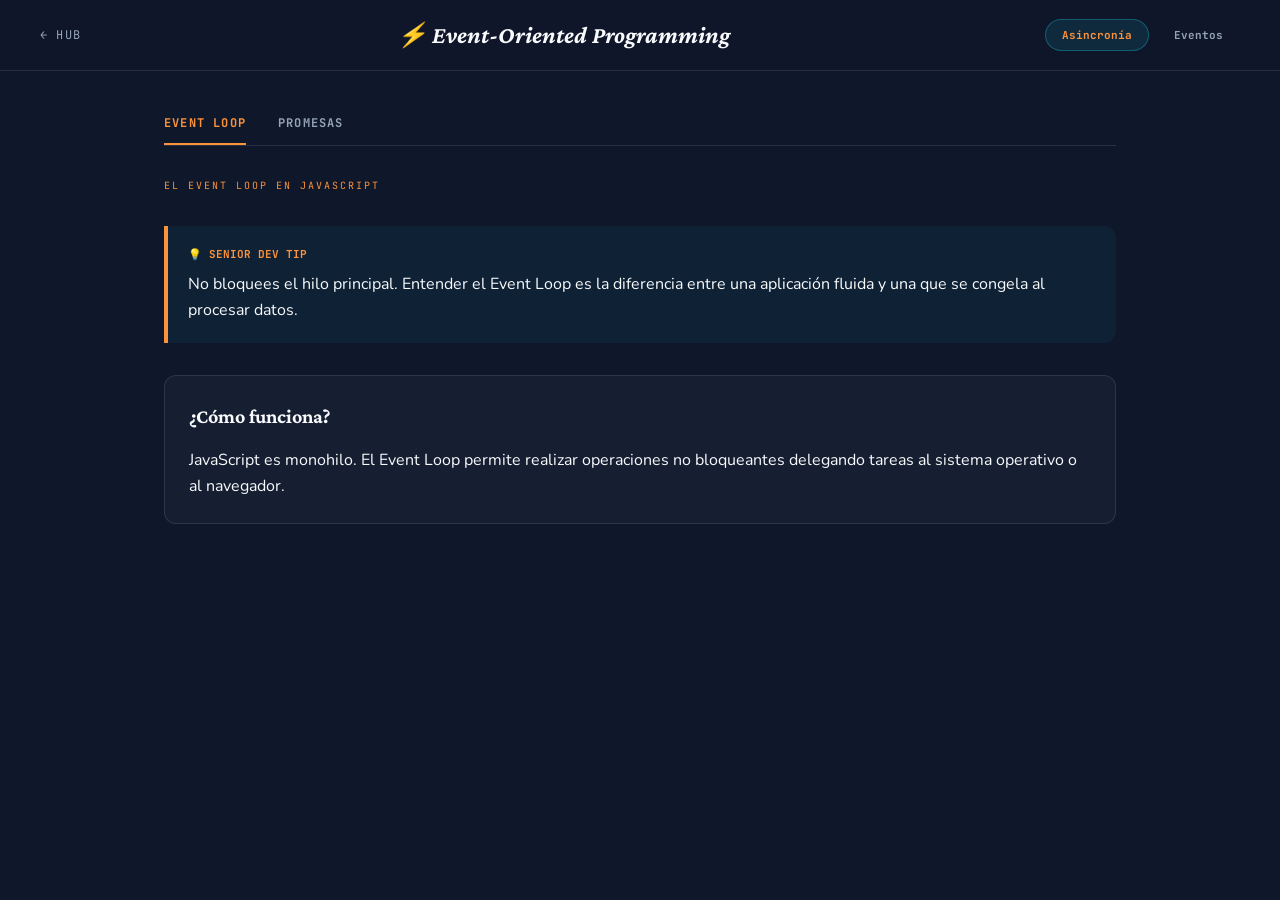
==== commit f15374d2: "Rediseño completo: Fusión con Study_Hub y enriquecimiento pedagógico Senior Dev" ====
--- a/eop.html
+++ b/eop.html
@@ -1,17 +1,15 @@
 <!DOCTYPE html>
-<html lang="en">
+<html lang="es">
 <head>
     <meta charset="UTF-8">
     <meta name="viewport" content="width=device-width, initial-scale=1.0">
-    <title>EOP — Code Hub</title>
+    <title>EOP — CodeLearning</title>
     <link rel="preconnect" href="https://fonts.googleapis.com">
     <link rel="preconnect" href="https://fonts.gstatic.com" crossorigin>
-    <link href="https://fonts.googleapis.com/css2?family=JetBrains+Mono:wght@400;700&family=Syne:wght@400;600;700;800&family=DM+Sans:wght@400;500;600&display=swap" rel="stylesheet">
+    <link href="https://fonts.googleapis.com/css2?family=Crimson+Pro:ital,wght@0,400;0,600;0,700;1,400;1,600&family=JetBrains+Mono:wght@400;700&family=Nunito:wght@400;500;600;700;800&display=swap" rel="stylesheet">
     <link rel="stylesheet" href="style.css">
     <style>
-        :root { --accent: #fb923c; --accent-gradient: linear-gradient(135deg, #fb923c, #f59e0b); }
-        .lang-btn.active { color: #fb923c; border-color: rgba(251,146,60,0.3); background: rgba(251,146,60,0.08); }
-        .inner-tab-btn.active { border-bottom-color: #fb923c; color: #fb923c; }
+        :root { --accent: #fb923c; }
     </style>
     <script src="script.js" defer></script>
 </head>
@@ -20,921 +18,63 @@
     <div class="header-content">
         <a href="index.html" class="back-link">← Hub</a>
         <div class="header-title">⚡ Event-Oriented Programming</div>
-        <button class="menu-toggle" id="menuToggle"><span></span><span></span><span></span></button>
-        <nav class="lang-nav" id="langNav">
-            <button class="lang-btn active" data-lang="js-events" onclick="switchLang('js-events')">JS Events (DOM)</button>
-            <button class="lang-btn" data-lang="nodejs" onclick="switchLang('nodejs')">Node.js</button>
-            <button class="lang-btn" data-lang="async-js" onclick="switchLang('async-js')">Async/Await</button>
-            <button class="lang-btn" data-lang="rxjs" onclick="switchLang('rxjs')">RxJS</button>
+        <nav class="lang-nav">
+            <button class="lang-btn active" data-lang="async" onclick="switchLang('async')">Asincronía</button>
+            <button class="lang-btn" data-lang="events" onclick="switchLang('events')">Eventos</button>
         </nav>
     </div>
 </header>
 
 <main>
-
-<!-- ========== JS EVENTS ========== -->
-<div id="js-events" class="tab-content active">
-    <div class="inner-nav">
-        <button class="inner-tab-btn active" data-tab="ev-core" onclick="openInnerTab('ev-core')">Event Model</button>
-        <button class="inner-tab-btn" data-tab="ev-dom" onclick="openInnerTab('ev-dom')">DOM Events</button>
-        <button class="inner-tab-btn" data-tab="ev-custom" onclick="openInnerTab('ev-custom')">Custom Events</button>
-        <button class="inner-tab-btn" data-tab="ev-practice" onclick="openInnerTab('ev-practice')">✏️ Practice</button>
-    </div>
-
-    <!-- EVENT MODEL -->
-    <div id="ev-core" class="inner-tab-content active">
-        <div class="info-box" style="border-left-color:#fb923c; background:rgba(251,146,60,0.05);">
-            <div class="info-label">What is EOP?</div>
-            Event-Oriented Programming is a paradigm where the flow of the program is determined by <strong>events</strong> — user actions, messages, or signals — rather than sequential top-down execution. A central event loop listens for events and dispatches them to registered handlers.
+    <div id="async" class="tab-content active">
+        <div class="inner-nav">
+            <button class="inner-tab-btn active" data-tab="eop-loop" onclick="openInnerTab('eop-loop')">Event Loop</button>
+            <button class="inner-tab-btn" data-tab="eop-promises" onclick="openInnerTab('eop-promises')">Promesas</button>
         </div>
-
-        <div class="grid-2">
-            <div class="card">
-                <div class="card-title" style="color:#fb923c;">addEventListener — The Core API</div>
-                <div class="code-block"><div class="code-block-header"><span class="code-lang-badge">JavaScript</span><div class="code-dots"><span></span><span></span><span></span></div></div>
-                <div class="code-body"><pre><span class="cm">// Syntax: target.addEventListener(type, handler, options)</span>
-<span class="kw">const</span> btn = document.<span class="fn">querySelector</span>(<span class="str">'#myBtn'</span>);
-
-<span class="cm">// Named handler — can be removed later</span>
-<span class="kw">function</span> <span class="fn">handleClick</span>(event) {
-  <span class="fn">console</span>.<span class="fn">log</span>(<span class="str">'clicked!'</span>, event.target);
-}
-
-btn.<span class="fn">addEventListener</span>(<span class="str">'click'</span>, handleClick);
-
-<span class="cm">// Remove when no longer needed (memory leak prevention)</span>
-btn.<span class="fn">removeEventListener</span>(<span class="str">'click'</span>, handleClick);
-
-<span class="cm">// Options object</span>
-btn.<span class="fn">addEventListener</span>(<span class="str">'click'</span>, handleClick, {
-  once:    <span class="kw">true</span>,    <span class="cm">// auto-remove after first fire</span>
-  passive: <span class="kw">true</span>,    <span class="cm">// hint: won't call preventDefault (scroll perf)</span>
-  capture: <span class="kw">false</span>,   <span class="cm">// use bubble phase (default)</span>
-});
-
-<span class="cm">// Arrow function handler (can't be removed by ref)</span>
-btn.<span class="fn">addEventListener</span>(<span class="str">'click'</span>, (e) => {
-  e.<span class="fn">preventDefault</span>();   <span class="cm">// stop default browser action</span>
-  e.<span class="fn">stopPropagation</span>();   <span class="cm">// stop event bubbling up DOM</span>
-});</pre></div></div>
+        <div id="eop-loop" class="inner-tab-content active">
+            <p class="section-label">El Event Loop en JavaScript</p>
+            <div class="senior-tip">
+                <div class="senior-tip-header">💡 Senior Dev Tip</div>
+                <p>No bloquees el hilo principal. Entender el Event Loop es la diferencia entre una aplicación fluida y una que se congela al procesar datos.</p>
             </div>
             <div class="card">
-                <div class="card-title" style="color:#fb923c;">Event Propagation — Bubble & Capture</div>
-                <div class="code-block"><div class="code-block-header"><span class="code-lang-badge">JavaScript</span><div class="code-dots"><span></span><span></span><span></span></div></div>
-                <div class="code-body"><pre><span class="cm">/*
-  Event flow: 3 phases
-  1. CAPTURE  — document → target   (top down)
-  2. TARGET   — event is at target
-  3. BUBBLE   — target → document   (bottom up, default)
-*/</span>
-
-<span class="cm">// By default listeners use BUBBLE phase</span>
-parent.<span class="fn">addEventListener</span>(<span class="str">'click'</span>, () => <span class="fn">console</span>.<span class="fn">log</span>(<span class="str">'parent bubble'</span>));
-
-<span class="cm">// Pass true or {capture:true} to use CAPTURE phase</span>
-parent.<span class="fn">addEventListener</span>(<span class="str">'click'</span>, () => <span class="fn">console</span>.<span class="fn">log</span>(<span class="str">'parent capture'</span>), <span class="kw">true</span>);
-
-<span class="cm">// Clicking child fires in order:
-//   1. parent capture
-//   2. child (target phase)
-//   3. parent bubble</span>
-
-<span class="cm">// Event Delegation — one handler for many children</span>
-<span class="kw">const</span> list = document.<span class="fn">querySelector</span>(<span class="str">'#list'</span>);
-list.<span class="fn">addEventListener</span>(<span class="str">'click'</span>, (e) => {
-  <span class="cm">// e.target = the actual clicked element</span>
-  <span class="kw">if</span> (e.target.<span class="fn">matches</span>(<span class="str">'li'</span>)) {
-    <span class="fn">console</span>.<span class="fn">log</span>(<span class="str">'item clicked:'</span>, e.target.textContent);
-  }
-});</pre></div></div>
+                <div class="card-title">¿Cómo funciona?</div>
+                <p>JavaScript es monohilo. El Event Loop permite realizar operaciones no bloqueantes delegando tareas al sistema operativo o al navegador.</p>
             </div>
         </div>
-
-        <div class="card">
-            <div class="card-title" style="color:#fb923c;">The Event Object — Key Properties</div>
-            <table class="compare-table">
-                <thead><tr><th>Property / Method</th><th>Type</th><th>Description</th></tr></thead>
-                <tbody>
-                    <tr><td>event.type</td><td>string</td><td>Event name ("click", "keydown", etc.)</td></tr>
-                    <tr><td>event.target</td><td>Element</td><td>Element that triggered the event</td></tr>
-                    <tr><td>event.currentTarget</td><td>Element</td><td>Element the listener is attached to</td></tr>
-                    <tr><td>event.preventDefault()</td><td>method</td><td>Stop default browser behavior (form submit, link nav)</td></tr>
-                    <tr><td>event.stopPropagation()</td><td>method</td><td>Stop event from bubbling further up the DOM</td></tr>
-                    <tr><td>event.stopImmediatePropagation()</td><td>method</td><td>Also prevents other listeners on same element</td></tr>
-                    <tr><td>event.bubbles</td><td>boolean</td><td>Whether event bubbles (most do; focus does not)</td></tr>
-                    <tr><td>event.timeStamp</td><td>number</td><td>Milliseconds since page load when event fired</td></tr>
-                </tbody>
-            </table>
-        </div>
-    </div>
-
-    <!-- DOM EVENTS -->
-    <div id="ev-dom" class="inner-tab-content">
-        <div class="grid-2">
+        <div id="eop-promises" class="inner-tab-content">
+            <p class="section-label">Async / Await</p>
             <div class="card">
-                <div class="card-title" style="color:#fb923c;">Mouse & Keyboard Events</div>
-                <div class="code-block"><div class="code-block-header"><span class="code-lang-badge">JavaScript</span><div class="code-dots"><span></span><span></span><span></span></div></div>
-                <div class="code-body"><pre><span class="cm">// Mouse events</span>
-el.<span class="fn">addEventListener</span>(<span class="str">'click'</span>,      handler);  <span class="cm">// single click</span>
-el.<span class="fn">addEventListener</span>(<span class="str">'dblclick'</span>,   handler);  <span class="cm">// double click</span>
-el.<span class="fn">addEventListener</span>(<span class="str">'mousedown'</span>,  handler);  <span class="cm">// button pressed</span>
-el.<span class="fn">addEventListener</span>(<span class="str">'mouseup'</span>,    handler);  <span class="cm">// button released</span>
-el.<span class="fn">addEventListener</span>(<span class="str">'mousemove'</span>,  handler);  <span class="cm">// cursor moved</span>
-el.<span class="fn">addEventListener</span>(<span class="str">'mouseenter'</span>, handler);  <span class="cm">// cursor enters (no bubble)</span>
-el.<span class="fn">addEventListener</span>(<span class="str">'mouseleave'</span>, handler);  <span class="cm">// cursor leaves (no bubble)</span>
-el.<span class="fn">addEventListener</span>(<span class="str">'contextmenu'</span>,handler);  <span class="cm">// right click</span>
-
-<span class="cm">// MouseEvent properties</span>
-<span class="kw">function</span> <span class="fn">onMove</span>(e) {
-  <span class="fn">console</span>.<span class="fn">log</span>(e.clientX, e.clientY);  <span class="cm">// viewport coords</span>
-  <span class="fn">console</span>.<span class="fn">log</span>(e.pageX, e.pageY);       <span class="cm">// page coords</span>
-  <span class="fn">console</span>.<span class="fn">log</span>(e.offsetX, e.offsetY);   <span class="cm">// element-relative</span>
-  <span class="fn">console</span>.<span class="fn">log</span>(e.shiftKey, e.ctrlKey);  <span class="cm">// modifier keys</span>
-  <span class="fn">console</span>.<span class="fn">log</span>(e.button);               <span class="cm">// 0=left 1=mid 2=right</span>
-}
-
-<span class="cm">// Keyboard events</span>
-document.<span class="fn">addEventListener</span>(<span class="str">'keydown'</span>, (e) => {
-  <span class="fn">console</span>.<span class="fn">log</span>(e.key, e.code);  <span class="cm">// 'a', 'KeyA'</span>
-  <span class="kw">if</span> (e.ctrlKey && e.key === <span class="str">'s'</span>) {
-    e.<span class="fn">preventDefault</span>();
-    <span class="fn">save</span>();
+                <div class="card-title">Sintaxis Moderna</div>
+                <div class="code-block">
+                    <div class="code-body">
+                        <pre>async function fetchData() {
+  try {
+    const response = await fetch('https://api.example.com');
+    const data = await response.json();
+    console.log(data);
+  } catch (error) {
+    console.error('Error:', error);
   }
-});</pre></div></div>
-            </div>
-            <div class="card">
-                <div class="card-title" style="color:#fb923c;">Form, Input & Lifecycle Events</div>
-                <div class="code-block"><div class="code-block-header"><span class="code-lang-badge">JavaScript</span><div class="code-dots"><span></span><span></span><span></span></div></div>
-                <div class="code-body"><pre><span class="cm">// Form events</span>
-form.<span class="fn">addEventListener</span>(<span class="str">'submit'</span>, (e) => {
-  e.<span class="fn">preventDefault</span>();  <span class="cm">// stop page reload</span>
-  <span class="kw">const</span> data = <span class="kw">new</span> <span class="cl">FormData</span>(form);
-  <span class="fn">fetch</span>(<span class="str">'/api'</span>, { method: <span class="str">'POST'</span>, body: data });
-});
-
-input.<span class="fn">addEventListener</span>(<span class="str">'change'</span>, (e) => { <span class="cm">/* fires on blur after change */</span> });
-input.<span class="fn">addEventListener</span>(<span class="str">'input'</span>,  (e) => { <span class="cm">/* fires on every keystroke */</span>
-  <span class="fn">console</span>.<span class="fn">log</span>(e.target.value);
-});
-input.<span class="fn">addEventListener</span>(<span class="str">'focus'</span>,  () => { <span class="cm">/* gained focus */</span> });
-input.<span class="fn">addEventListener</span>(<span class="str">'blur'</span>,   () => { <span class="cm">/* lost focus */</span> });
-
-<span class="cm">// Page lifecycle events</span>
-document.<span class="fn">addEventListener</span>(<span class="str">'DOMContentLoaded'</span>, () => {
-  <span class="cm">// DOM parsed — runs before images/styles load</span>
-  <span class="fn">init</span>();
-});
-
-window.<span class="fn">addEventListener</span>(<span class="str">'load'</span>, () => {
-  <span class="cm">// Everything (images, stylesheets) fully loaded</span>
-});
-
-window.<span class="fn">addEventListener</span>(<span class="str">'resize'</span>, <span class="fn">debounce</span>(onResize, <span class="num">100</span>));
-window.<span class="fn">addEventListener</span>(<span class="str">'scroll'</span>, <span class="fn">throttle</span>(onScroll, <span class="num">16</span>));
-window.<span class="fn">addEventListener</span>(<span class="str">'beforeunload'</span>, (e) => { e.returnValue = <span class="str">''</span>; });</pre></div></div>
-            </div>
-        </div>
-
-        <div class="card">
-            <div class="card-title" style="color:#fb923c;">Debounce & Throttle — Controlling Event Rate</div>
-            <div class="code-block"><div class="code-block-header"><span class="code-lang-badge">JavaScript</span><div class="code-dots"><span></span><span></span><span></span></div></div>
-            <div class="code-body"><pre><span class="cm">// DEBOUNCE — wait until N ms after the LAST call</span>
-<span class="cm">// Use for: search input, window resize</span>
-<span class="kw">function</span> <span class="fn">debounce</span>(fn, delay) {
-  <span class="kw">let</span> timer;
-  <span class="kw">return</span> (...args) => {
-    <span class="fn">clearTimeout</span>(timer);
-    timer = <span class="fn">setTimeout</span>(() => <span class="fn">fn</span>(...args), delay);
-  };
-}
-
-<span class="kw">const</span> debouncedSearch = <span class="fn">debounce</span>((q) => <span class="fn">searchAPI</span>(q), <span class="num">300</span>);
-input.<span class="fn">addEventListener</span>(<span class="str">'input'</span>, (e) => <span class="fn">debouncedSearch</span>(e.target.value));
-
-<span class="cm">// THROTTLE — fire at most once per N ms</span>
-<span class="cm">// Use for: scroll, mousemove, animation frames</span>
-<span class="kw">function</span> <span class="fn">throttle</span>(fn, limit) {
-  <span class="kw">let</span> last = <span class="num">0</span>;
-  <span class="kw">return</span> (...args) => {
-    <span class="kw">const</span> now = <span class="cl">Date</span>.<span class="fn">now</span>();
-    <span class="kw">if</span> (now - last >= limit) {
-      last = now;
-      <span class="fn">fn</span>(...args);
-    }
-  };
-}
-
-<span class="kw">const</span> throttledScroll = <span class="fn">throttle</span>(<span class="fn">onScroll</span>, <span class="num">100</span>);
-window.<span class="fn">addEventListener</span>(<span class="str">'scroll'</span>, throttledScroll);
-
-<span class="cm">// RAF-based throttle (best for visual updates)</span>
-<span class="kw">let</span> rafId;
-window.<span class="fn">addEventListener</span>(<span class="str">'scroll'</span>, () => {
-  <span class="fn">cancelAnimationFrame</span>(rafId);
-  rafId = <span class="fn">requestAnimationFrame</span>(<span class="fn">onScroll</span>);
-});</pre></div></div>
-        </div>
-    </div>
-
-    <!-- CUSTOM EVENTS -->
-    <div id="ev-custom" class="inner-tab-content">
-        <div class="grid-2">
-            <div class="card">
-                <div class="card-title" style="color:#fb923c;">CustomEvent API</div>
-                <div class="code-block"><div class="code-block-header"><span class="code-lang-badge">JavaScript</span><div class="code-dots"><span></span><span></span><span></span></div></div>
-                <div class="code-body"><pre><span class="cm">// Dispatch custom event with data payload</span>
-<span class="kw">const</span> event = <span class="kw">new</span> <span class="cl">CustomEvent</span>(<span class="str">'user:login'</span>, {
-  detail:  { userId: <span class="num">42</span>, role: <span class="str">'admin'</span> },
-  bubbles: <span class="kw">true</span>,          <span class="cm">// bubbles up the DOM</span>
-  cancelable: <span class="kw">true</span>,
-});
-
-document.<span class="fn">dispatchEvent</span>(event);
-
-<span class="cm">// Listen for it anywhere</span>
-document.<span class="fn">addEventListener</span>(<span class="str">'user:login'</span>, (e) => {
-  <span class="fn">console</span>.<span class="fn">log</span>(<span class="str">'User logged in:'</span>, e.detail.userId);
-});
-
-<span class="cm">// EventEmitter pattern (pure JS)</span>
-<span class="kw">class</span> <span class="cl">EventEmitter</span> {
-  <span class="fn">#handlers</span> = <span class="kw">new</span> <span class="cl">Map</span>();
-
-  <span class="fn">on</span>(event, handler) {
-    <span class="kw">if</span> (!<span class="kw">this</span>.<span class="fn">#handlers</span>.<span class="fn">has</span>(event))
-      <span class="kw">this</span>.<span class="fn">#handlers</span>.<span class="fn">set</span>(event, []);
-    <span class="kw">this</span>.<span class="fn">#handlers</span>.<span class="fn">get</span>(event).<span class="fn">push</span>(handler);
-    <span class="kw">return</span> <span class="kw">this</span>;
-  }
-
-  <span class="fn">emit</span>(event, data) {
-    <span class="kw">this</span>.<span class="fn">#handlers</span>.<span class="fn">get</span>(event)?.forEach(h => <span class="fn">h</span>(data));
-    <span class="kw">return</span> <span class="kw">this</span>;
-  }
-
-  <span class="fn">off</span>(event, handler) {
-    <span class="kw">const</span> handlers = <span class="kw">this</span>.<span class="fn">#handlers</span>.<span class="fn">get</span>(event);
-    <span class="kw">if</span> (handlers) {
-      <span class="kw">this</span>.<span class="fn">#handlers</span>.<span class="fn">set</span>(event, handlers.<span class="fn">filter</span>(h => h !== handler));
-    }
-    <span class="kw">return</span> <span class="kw">this</span>;
-  }
-}</pre></div></div>
-            </div>
-            <div class="card">
-                <div class="card-title" style="color:#fb923c;">Observer Pattern</div>
-                <div class="code-block"><div class="code-block-header"><span class="code-lang-badge">JavaScript</span><div class="code-dots"><span></span><span></span><span></span></div></div>
-                <div class="code-body"><pre><span class="cm">// MutationObserver — watch DOM changes</span>
-<span class="kw">const</span> observer = <span class="kw">new</span> <span class="cl">MutationObserver</span>((mutations) => {
-  mutations.<span class="fn">forEach</span>(m => {
-    <span class="fn">console</span>.<span class="fn">log</span>(<span class="str">'Changed:'</span>, m.type, m.target);
-  });
-});
-
-observer.<span class="fn">observe</span>(target, {
-  childList:  <span class="kw">true</span>,    <span class="cm">// child nodes added/removed</span>
-  subtree:    <span class="kw">true</span>,    <span class="cm">// watch all descendants</span>
-  attributes: <span class="kw">true</span>,   <span class="cm">// watch attribute changes</span>
-});
-
-observer.<span class="fn">disconnect</span>(); <span class="cm">// stop observing</span>
-
-<span class="cm">// IntersectionObserver — lazy load / scroll animations</span>
-<span class="kw">const</span> io = <span class="kw">new</span> <span class="cl">IntersectionObserver</span>((entries) => {
-  entries.<span class="fn">forEach</span>(entry => {
-    <span class="kw">if</span> (entry.isIntersecting) {
-      entry.target.classList.<span class="fn">add</span>(<span class="str">'visible'</span>);
-      io.<span class="fn">unobserve</span>(entry.target); <span class="cm">// once visible, stop</span>
-    }
-  });
-}, { threshold: <span class="num">0.1</span> });  <span class="cm">// 10% visible triggers</span>
-
-document.<span class="fn">querySelectorAll</span>(<span class="str">'.animate'</span>)
-        .<span class="fn">forEach</span>(el => io.<span class="fn">observe</span>(el));</pre></div></div>
+}</pre>
+                    </div>
+                </div>
             </div>
         </div>
     </div>
 
-    <!-- PRACTICE -->
-    <div id="ev-practice" class="inner-tab-content">
-        <div class="practice-home">
-            <div class="practice-intro">
-                <div class="practice-intro-icon">✏️</div>
-                <h2 class="practice-intro-title">JS Events Practice</h2>
-                <p class="practice-intro-desc">AI quizzes from guide content only.</p>
-            </div>
-            <div class="practice-topic-grid" id="ev-grid"></div>
+    <div id="events" class="tab-content">
+        <div class="inner-nav">
+            <button class="inner-tab-btn active" data-tab="eop-emitters" onclick="openInnerTab('eop-emitters')">Event Emitters</button>
         </div>
-        <div class="quiz-view" style="display:none;">
-            <div class="quiz-header"><button class="quiz-back-btn" onclick="backToTopics()">← Topics</button><span id="quiz-topic-label" class="quiz-topic-label"></span><span id="quiz-progress" class="quiz-progress"></span></div>
-            <div id="quiz-loading" class="quiz-loading"><div class="quiz-spinner"></div><p>Generating quiz…</p></div>
-            <div id="quiz-error" class="quiz-error" style="display:none;"><p>❌ Failed. Try again.</p></div>
-            <div id="quiz-question-area"></div>
-        </div>
-        <div class="results-view" style="display:none;">
-            <div class="results-card">
-                <div id="results-emoji" class="results-emoji"></div><h2 id="results-title" class="results-title"></h2><p id="results-score" class="results-score"></p>
-                <div id="results-breakdown" class="results-breakdown"></div>
-                <div class="results-actions"><button class="results-btn primary" onclick="retryQuiz()">🔄 Retry</button><button class="results-btn secondary" onclick="backToTopics()">📚 Topics</button></div>
+        <div id="eop-emitters" class="inner-tab-content active">
+            <p class="section-label">Patrón Observador</p>
+            <div class="card">
+                <div class="card-title">Node.js Events</div>
+                <p>En el backend, el patrón de emisores de eventos permite desacoplar componentes de forma eficiente.</p>
             </div>
         </div>
     </div>
-</div>
-
-<!-- ========== NODE.JS ========== -->
-<div id="nodejs" class="tab-content">
-    <div class="inner-nav">
-        <button class="inner-tab-btn active" data-tab="nd-core" onclick="openInnerTab('nd-core')">Core Modules</button>
-        <button class="inner-tab-btn" data-tab="nd-events" onclick="openInnerTab('nd-events')">EventEmitter</button>
-        <button class="inner-tab-btn" data-tab="nd-http" onclick="openInnerTab('nd-http')">HTTP & Streams</button>
-    </div>
-
-    <div id="nd-core" class="inner-tab-content active">
-        <div class="info-box" style="border-left-color:#fb923c; background:rgba(251,146,60,0.05);">
-            <div class="info-label">Node.js Event Loop</div>
-            Node.js uses a single-threaded, non-blocking event loop built on libuv. I/O operations (file reads, network calls) are offloaded to the OS; when complete, their callbacks are queued and executed by the event loop. This is why Node excels at I/O-heavy workloads despite being single-threaded.
-        </div>
-        <div class="grid-2">
-            <div class="card">
-                <div class="card-title" style="color:#fb923c;">fs & path (File System)</div>
-                <div class="code-block"><div class="code-block-header"><span class="code-lang-badge">Node.js</span><div class="code-dots"><span></span><span></span><span></span></div></div>
-                <div class="code-body"><pre><span class="kw">import</span> { readFile, writeFile, readdir } <span class="kw">from</span> <span class="str">'node:fs/promises'</span>;
-<span class="kw">import</span> path <span class="kw">from</span> <span class="str">'node:path'</span>;
-<span class="kw">import</span> { fileURLToPath } <span class="kw">from</span> <span class="str">'node:url'</span>;
-
-<span class="cm">// __dirname equivalent in ES Modules</span>
-<span class="kw">const</span> __dirname = path.<span class="fn">dirname</span>(<span class="fn">fileURLToPath</span>(<span class="kw">import</span>.meta.url));
-<span class="kw">const</span> dataPath  = path.<span class="fn">join</span>(__dirname, <span class="str">'data'</span>, <span class="str">'file.txt'</span>);
-
-<span class="cm">// Async file operations</span>
-<span class="kw">const</span> contents = <span class="kw">await</span> <span class="fn">readFile</span>(dataPath, <span class="str">'utf8'</span>);
-<span class="kw">await</span> <span class="fn">writeFile</span>(<span class="str">'out.txt'</span>, <span class="str">'hello\n'</span>, { flag: <span class="str">'a'</span> }); <span class="cm">// append</span>
-
-<span class="kw">const</span> entries = <span class="kw">await</span> <span class="fn">readdir</span>(<span class="str">'.'</span>, { withFileTypes: <span class="kw">true</span> });
-<span class="kw">const</span> files   = entries.<span class="fn">filter</span>(e => e.<span class="fn">isFile</span>()).<span class="fn">map</span>(e => e.name);
-
-<span class="cm">// Path utilities</span>
-path.<span class="fn">extname</span>(<span class="str">'file.ts'</span>);        <span class="cm">// '.ts'</span>
-path.<span class="fn">basename</span>(<span class="str">'/dir/file.ts'</span>);  <span class="cm">// 'file.ts'</span>
-path.<span class="fn">resolve</span>(<span class="str">'./config'</span>);       <span class="cm">// absolute path</span>
-path.<span class="fn">relative</span>(from, to);         <span class="cm">// relative path between dirs</span></pre></div></div>
-            </div>
-            <div class="card">
-                <div class="card-title" style="color:#fb923c;">process & environment</div>
-                <div class="code-block"><div class="code-block-header"><span class="code-lang-badge">Node.js</span><div class="code-dots"><span></span><span></span><span></span></div></div>
-                <div class="code-body"><pre><span class="cm">// Environment variables</span>
-<span class="kw">const</span> PORT = process.env.PORT ?? <span class="str">'3000'</span>;
-<span class="kw">const</span> ENV  = process.env.NODE_ENV ?? <span class="str">'development'</span>;
-
-<span class="cm">// CLI arguments</span>
-<span class="kw">const</span> args = process.argv.<span class="fn">slice</span>(<span class="num">2</span>);   <span class="cm">// skip 'node script.js'</span>
-<span class="fn">console</span>.<span class="fn">log</span>(<span class="str">'Args:'</span>, args);
-
-<span class="cm">// Process events</span>
-process.<span class="fn">on</span>(<span class="str">'exit'</span>, (code) => <span class="fn">console</span>.<span class="fn">log</span>(<span class="str">'Exit:'</span>, code));
-process.<span class="fn">on</span>(<span class="str">'uncaughtException'</span>, (err) => {
-  <span class="fn">console</span>.<span class="fn">error</span>(<span class="str">'Unhandled:'</span>, err);
-  process.<span class="fn">exit</span>(<span class="num">1</span>);
-});
-process.<span class="fn">on</span>(<span class="str">'unhandledRejection'</span>, (reason) => {
-  <span class="fn">console</span>.<span class="fn">error</span>(<span class="str">'Rejection:'</span>, reason);
-});
-process.<span class="fn">on</span>(<span class="str">'SIGINT'</span>,  () => { <span class="fn">gracefulShutdown</span>(); });  <span class="cm">// Ctrl+C</span>
-process.<span class="fn">on</span>(<span class="str">'SIGTERM'</span>, () => { <span class="fn">gracefulShutdown</span>(); });  <span class="cm">// kill</span>
-
-<span class="cm">// Timing</span>
-<span class="fn">setTimeout</span>(fn, <span class="num">1000</span>);
-<span class="fn">setInterval</span>(fn, <span class="num">5000</span>);
-<span class="fn">setImmediate</span>(fn);   <span class="cm">// after I/O, before timers</span>
-<span class="fn">queueMicrotask</span>(fn); <span class="cm">// microtask queue (after current task)</span></pre></div></div>
-            </div>
-        </div>
-    </div>
-
-    <div id="nd-events" class="inner-tab-content">
-        <div class="card">
-            <div class="card-title" style="color:#fb923c;">Node.js EventEmitter</div>
-            <div class="code-block"><div class="code-block-header"><span class="code-lang-badge">Node.js</span><div class="code-dots"><span></span><span></span><span></span></div></div>
-            <div class="code-body"><pre><span class="kw">import</span> { EventEmitter } <span class="kw">from</span> <span class="str">'node:events'</span>;
-
-<span class="cm">// Extend EventEmitter</span>
-<span class="kw">class</span> <span class="cl">DataPipeline</span> <span class="kw">extends</span> <span class="cl">EventEmitter</span> {
-  <span class="fn">process</span>(items) {
-    <span class="kw">for</span> (<span class="kw">const</span> item <span class="kw">of</span> items) {
-      <span class="kw">try</span> {
-        <span class="kw">const</span> result = <span class="kw">this</span>.<span class="fn">transform</span>(item);
-        <span class="kw">this</span>.<span class="fn">emit</span>(<span class="str">'data'</span>, result);         <span class="cm">// emit event + payload</span>
-      } <span class="kw">catch</span> (err) {
-        <span class="kw">this</span>.<span class="fn">emit</span>(<span class="str">'error'</span>, err);           <span class="cm">// 'error' is special in Node</span>
-      }
-    }
-    <span class="kw">this</span>.<span class="fn">emit</span>(<span class="str">'end'</span>);
-  }
-  <span class="fn">transform</span>(x) { <span class="kw">return</span> x * <span class="num">2</span>; }
-}
-
-<span class="kw">const</span> pipeline = <span class="kw">new</span> <span class="cl">DataPipeline</span>();
-
-pipeline.<span class="fn">on</span>(<span class="str">'data'</span>,  (r)   => <span class="fn">console</span>.<span class="fn">log</span>(<span class="str">'Result:'</span>, r));
-pipeline.<span class="fn">on</span>(<span class="str">'error'</span>, (err) => <span class="fn">console</span>.<span class="fn">error</span>(<span class="str">'Error:'</span>, err));
-pipeline.<span class="fn">once</span>(<span class="str">'end'</span>, ()    => <span class="fn">console</span>.<span class="fn">log</span>(<span class="str">'Done'</span>));  <span class="cm">// one-time listener</span>
-
-pipeline.<span class="fn">process</span>([<span class="num">1</span>, <span class="num">2</span>, <span class="num">3</span>]);
-
-<span class="cm">// promisify — wrap EventEmitter in a Promise</span>
-<span class="kw">function</span> <span class="fn">waitFor</span>(emitter, event) {
-  <span class="kw">return new</span> <span class="cl">Promise</span>((resolve, reject) => {
-    emitter.<span class="fn">once</span>(event,   resolve);
-    emitter.<span class="fn">once</span>(<span class="str">'error'</span>, reject);
-  });
-}
-
-<span class="kw">await</span> <span class="fn">waitFor</span>(pipeline, <span class="str">'end'</span>);
-<span class="fn">console</span>.<span class="fn">log</span>(<span class="str">'Pipeline finished'</span>);</pre></div></div>
-        </div>
-    </div>
-
-    <div id="nd-http" class="inner-tab-content">
-        <div class="grid-2">
-            <div class="card">
-                <div class="card-title" style="color:#fb923c;">HTTP Server</div>
-                <div class="code-block"><div class="code-block-header"><span class="code-lang-badge">Node.js</span><div class="code-dots"><span></span><span></span><span></span></div></div>
-                <div class="code-body"><pre><span class="kw">import</span> { createServer } <span class="kw">from</span> <span class="str">'node:http'</span>;
-
-<span class="kw">const</span> server = <span class="fn">createServer</span>(<span class="kw">async</span> (req, res) => {
-  <span class="kw">const</span> url = <span class="kw">new</span> <span class="cl">URL</span>(req.url, <span class="str">`http://${req.headers.host}`</span>);
-
-  <span class="kw">if</span> (req.method === <span class="str">'POST'</span> && url.pathname === <span class="str">'/api/data'</span>) {
-    <span class="cm">// Read body stream</span>
-    <span class="kw">const</span> chunks = [];
-    <span class="kw">for await</span> (<span class="kw">const</span> chunk <span class="kw">of</span> req) chunks.<span class="fn">push</span>(chunk);
-    <span class="kw">const</span> body = <span class="cl">JSON</span>.<span class="fn">parse</span>(<span class="cl">Buffer</span>.<span class="fn">concat</span>(chunks).<span class="fn">toString</span>());
-
-    res.<span class="fn">writeHead</span>(<span class="num">200</span>, { <span class="str">'Content-Type'</span>: <span class="str">'application/json'</span> });
-    res.<span class="fn">end</span>(<span class="cl">JSON</span>.<span class="fn">stringify</span>({ received: body }));
-    <span class="kw">return</span>;
-  }
-
-  res.<span class="fn">writeHead</span>(<span class="num">404</span>);
-  res.<span class="fn">end</span>(<span class="str">'Not found'</span>);
-});
-
-server.<span class="fn">listen</span>(<span class="num">3000</span>, () => <span class="fn">console</span>.<span class="fn">log</span>(<span class="str">'Listening on :3000'</span>));
-server.<span class="fn">on</span>(<span class="str">'error'</span>, (err) => <span class="fn">console</span>.<span class="fn">error</span>(err));</pre></div></div>
-            </div>
-            <div class="card">
-                <div class="card-title" style="color:#fb923c;">Streams</div>
-                <div class="code-block"><div class="code-block-header"><span class="code-lang-badge">Node.js</span><div class="code-dots"><span></span><span></span><span></span></div></div>
-                <div class="code-body"><pre><span class="kw">import</span> { createReadStream, createWriteStream } <span class="kw">from</span> <span class="str">'node:fs'</span>;
-<span class="kw">import</span> { pipeline } <span class="kw">from</span> <span class="str">'node:stream/promises'</span>;
-<span class="kw">import</span> { createGzip } <span class="kw">from</span> <span class="str">'node:zlib'</span>;
-
-<span class="cm">// Pipe: read → compress → write</span>
-<span class="kw">await</span> <span class="fn">pipeline</span>(
-  <span class="fn">createReadStream</span>(<span class="str">'input.txt'</span>),
-  <span class="fn">createGzip</span>(),
-  <span class="fn">createWriteStream</span>(<span class="str">'output.txt.gz'</span>)
-);
-
-<span class="cm">// Async iteration over readable stream</span>
-<span class="kw">const</span> stream = <span class="fn">createReadStream</span>(<span class="str">'big.csv'</span>, { encoding: <span class="str">'utf8'</span> });
-<span class="kw">for await</span> (<span class="kw">const</span> chunk <span class="kw">of</span> stream) {
-  <span class="fn">process</span>(chunk);
-}
-
-<span class="cm">// Custom Transform stream</span>
-<span class="kw">import</span> { Transform } <span class="kw">from</span> <span class="str">'node:stream'</span>;
-
-<span class="kw">const</span> upperCase = <span class="kw">new</span> <span class="cl">Transform</span>({
-  <span class="fn">transform</span>(chunk, encoding, callback) {
-    callback(<span class="kw">null</span>, chunk.<span class="fn">toString</span>().<span class="fn">toUpperCase</span>());
-  }
-});</pre></div></div>
-            </div>
-        </div>
-    </div>
-</div>
-
-<!-- ========== ASYNC/AWAIT ========== -->
-<div id="async-js" class="tab-content">
-    <div class="inner-nav">
-        <button class="inner-tab-btn active" data-tab="as-promises" onclick="openInnerTab('as-promises')">Promises</button>
-        <button class="inner-tab-btn" data-tab="as-async" onclick="openInnerTab('as-async')">Async/Await</button>
-        <button class="inner-tab-btn" data-tab="as-patterns" onclick="openInnerTab('as-patterns')">Patterns</button>
-        <button class="inner-tab-btn" data-tab="as-practice" onclick="openInnerTab('as-practice')">✏️ Practice</button>
-    </div>
-
-    <div id="as-promises" class="inner-tab-content active">
-        <div class="grid-2">
-            <div class="card">
-                <div class="card-title" style="color:#fb923c;">Promise Fundamentals</div>
-                <div class="code-block"><div class="code-block-header"><span class="code-lang-badge">JavaScript</span><div class="code-dots"><span></span><span></span><span></span></div></div>
-                <div class="code-body"><pre><span class="cm">// A Promise has 3 states: pending → fulfilled | rejected</span>
-<span class="kw">const</span> p = <span class="kw">new</span> <span class="cl">Promise</span>((resolve, reject) => {
-  <span class="fn">setTimeout</span>(() => {
-    <span class="kw">if</span> (<span class="cl">Math</span>.<span class="fn">random</span>() > <span class="num">0.5</span>) {
-      <span class="fn">resolve</span>(<span class="str">'success!'</span>);   <span class="cm">// fulfilled with value</span>
-    } <span class="kw">else</span> {
-      <span class="fn">reject</span>(<span class="kw">new</span> <span class="cl">Error</span>(<span class="str">'failed'</span>));  <span class="cm">// rejected with reason</span>
-    }
-  }, <span class="num">1000</span>);
-});
-
-<span class="cm">// Chaining</span>
-p.<span class="fn">then</span>(value  => <span class="fn">console</span>.<span class="fn">log</span>(value))    <span class="cm">// on fulfilled</span>
- .<span class="fn">catch</span>(error  => <span class="fn">console</span>.<span class="fn">error</span>(error))  <span class="cm">// on rejected</span>
- .<span class="fn">finally</span>(() => <span class="fn">cleanup</span>());              <span class="cm">// always runs</span>
-
-<span class="cm">// .then() transforms the value (creates new Promise)</span>
-<span class="fn">fetch</span>(<span class="str">'/api/user'</span>)
-  .<span class="fn">then</span>(res  => res.<span class="fn">json</span>())               <span class="cm">// parse JSON</span>
-  .<span class="fn">then</span>(user => user.name)               <span class="cm">// extract field</span>
-  .<span class="fn">then</span>(name => <span class="fn">console</span>.<span class="fn">log</span>(name));      <span class="cm">// use it</span>
-
-<span class="cm">// Static Promise methods</span>
-<span class="cl">Promise</span>.<span class="fn">resolve</span>(<span class="str">'val'</span>);   <span class="cm">// immediately fulfilled</span>
-<span class="cl">Promise</span>.<span class="fn">reject</span>(<span class="kw">new</span> <span class="cl">Error</span>());  <span class="cm">// immediately rejected</span></pre></div></div>
-            </div>
-            <div class="card">
-                <div class="card-title" style="color:#fb923c;">Promise Combinators</div>
-                <div class="code-block"><div class="code-block-header"><span class="code-lang-badge">JavaScript</span><div class="code-dots"><span></span><span></span><span></span></div></div>
-                <div class="code-body"><pre><span class="kw">const</span> p1 = <span class="fn">fetch</span>(<span class="str">'/api/user'</span>).<span class="fn">then</span>(r => r.<span class="fn">json</span>());
-<span class="kw">const</span> p2 = <span class="fn">fetch</span>(<span class="str">'/api/posts'</span>).<span class="fn">then</span>(r => r.<span class="fn">json</span>());
-<span class="kw">const</span> p3 = <span class="fn">fetch</span>(<span class="str">'/api/config'</span>).<span class="fn">then</span>(r => r.<span class="fn">json</span>());
-
-<span class="cm">// all — wait for ALL to succeed; rejects if ANY fails</span>
-<span class="kw">const</span> [user, posts, config] = <span class="kw">await</span> <span class="cl">Promise</span>.<span class="fn">all</span>([p1, p2, p3]);
-
-<span class="cm">// allSettled — wait for ALL, never rejects</span>
-<span class="kw">const</span> results = <span class="kw">await</span> <span class="cl">Promise</span>.<span class="fn">allSettled</span>([p1, p2, p3]);
-results.<span class="fn">forEach</span>(r => {
-  <span class="kw">if</span> (r.status === <span class="str">'fulfilled'</span>) <span class="fn">use</span>(r.value);
-  <span class="kw">else</span>                            <span class="fn">log</span>(r.reason);
-});
-
-<span class="cm">// race — first to settle (fulfilled OR rejected) wins</span>
-<span class="kw">const</span> winner = <span class="kw">await</span> <span class="cl">Promise</span>.<span class="fn">race</span>([p1, <span class="fn">timeout</span>(<span class="num">5000</span>)]);
-
-<span class="cm">// any — first FULFILLED wins; rejects if ALL reject</span>
-<span class="kw">const</span> fastest = <span class="kw">await</span> <span class="cl">Promise</span>.<span class="fn">any</span>([mirror1, mirror2, mirror3]);</pre></div></div>
-            </div>
-        </div>
-    </div>
-
-    <div id="as-async" class="inner-tab-content">
-        <div class="grid-2">
-            <div class="card">
-                <div class="card-title" style="color:#fb923c;">async / await</div>
-                <div class="code-block"><div class="code-block-header"><span class="code-lang-badge">JavaScript</span><div class="code-dots"><span></span><span></span><span></span></div></div>
-                <div class="code-body"><pre><span class="cm">// async function always returns a Promise</span>
-<span class="kw">async function</span> <span class="fn">getUser</span>(id) {
-  <span class="cm">// await pauses execution until Promise settles</span>
-  <span class="kw">const</span> res  = <span class="kw">await</span> <span class="fn">fetch</span>(<span class="str">`/api/user/<span class="op">${id}</span>`</span>);
-
-  <span class="cm">// Throw on non-OK response</span>
-  <span class="kw">if</span> (!res.ok) <span class="kw">throw new</span> <span class="cl">Error</span>(<span class="str">`HTTP <span class="op">${res.status}</span>`</span>);
-
-  <span class="kw">return</span> res.<span class="fn">json</span>();  <span class="cm">// returned value wraps in Promise.resolve()</span>
-}
-
-<span class="cm">// Error handling with try/catch</span>
-<span class="kw">async function</span> <span class="fn">loadDashboard</span>() {
-  <span class="kw">try</span> {
-    <span class="kw">const</span> user  = <span class="kw">await</span> <span class="fn">getUser</span>(<span class="num">1</span>);
-    <span class="kw">const</span> posts = <span class="kw">await</span> <span class="fn">fetch</span>(<span class="str">`/api/posts?uid=<span class="op">${user.id}</span>`</span>).<span class="fn">then</span>(r => r.<span class="fn">json</span>());
-    <span class="fn">render</span>(user, posts);
-  } <span class="kw">catch</span> (err) {
-    <span class="fn">showError</span>(err);
-  } <span class="kw">finally</span> {
-    <span class="fn">hideLoader</span>();
-  }
-}
-
-<span class="cm">// Parallel fetches — don't await sequentially!</span>
-<span class="kw">const</span> [user, posts] = <span class="kw">await</span> <span class="cl">Promise</span>.<span class="fn">all</span>([
-  <span class="fn">getUser</span>(<span class="num">1</span>),
-  <span class="fn">getPosts</span>(<span class="num">1</span>)
-]);</pre></div></div>
-            </div>
-            <div class="card">
-                <div class="card-title" style="color:#fb923c;">Async Iteration</div>
-                <div class="code-block"><div class="code-block-header"><span class="code-lang-badge">JavaScript</span><div class="code-dots"><span></span><span></span><span></span></div></div>
-                <div class="code-body"><pre><span class="cm">// Async generator — yields values over time</span>
-<span class="kw">async function</span>* <span class="fn">paginate</span>(url) {
-  <span class="kw">let</span> nextUrl = url;
-  <span class="kw">while</span> (nextUrl) {
-    <span class="kw">const</span> res  = <span class="kw">await</span> <span class="fn">fetch</span>(nextUrl);
-    <span class="kw">const</span> data = <span class="kw">await</span> res.<span class="fn">json</span>();
-    <span class="kw">yield</span> data.items;             <span class="cm">// yield each page's items</span>
-    nextUrl = data.nextPage;      <span class="cm">// null when done</span>
-  }
-}
-
-<span class="cm">// Consume with for-await-of</span>
-<span class="kw">for await</span> (<span class="kw">const</span> page <span class="kw">of</span> <span class="fn">paginate</span>(<span class="str">'/api/products'</span>)) {
-  <span class="fn">processPage</span>(page);
-}
-
-<span class="cm">// AbortController — cancel async operations</span>
-<span class="kw">const</span> controller = <span class="kw">new</span> <span class="cl">AbortController</span>();
-<span class="kw">const</span> { signal }  = controller;
-
-<span class="fn">fetch</span>(<span class="str">'/api/heavy'</span>, { signal })
-  .<span class="fn">then</span>(r => r.<span class="fn">json</span>())
-  .<span class="fn">catch</span>(err => {
-    <span class="kw">if</span> (err.name === <span class="str">'AbortError'</span>) <span class="fn">console</span>.<span class="fn">log</span>(<span class="str">'Cancelled'</span>);
-    <span class="kw">else</span> <span class="kw">throw</span> err;
-  });
-
-<span class="cm">// Cancel after 5 seconds</span>
-<span class="fn">setTimeout</span>(() => controller.<span class="fn">abort</span>(), <span class="num">5000</span>);</pre></div></div>
-            </div>
-        </div>
-    </div>
-
-    <div id="as-patterns" class="inner-tab-content">
-        <div class="grid-2">
-            <div class="card">
-                <div class="card-title" style="color:#fb923c;">Common Async Patterns</div>
-                <div class="code-block"><div class="code-block-header"><span class="code-lang-badge">JavaScript</span><div class="code-dots"><span></span><span></span><span></span></div></div>
-                <div class="code-body"><pre><span class="cm">// Retry with exponential backoff</span>
-<span class="kw">async function</span> <span class="fn">retry</span>(fn, retries = <span class="num">3</span>, delay = <span class="num">300</span>) {
-  <span class="kw">for</span> (<span class="kw">let</span> i = <span class="num">0</span>; i <= retries; i++) {
-    <span class="kw">try</span> { <span class="kw">return await</span> <span class="fn">fn</span>(); }
-    <span class="kw">catch</span> (err) {
-      <span class="kw">if</span> (i === retries) <span class="kw">throw</span> err;
-      <span class="kw">await</span> <span class="kw">new</span> <span class="cl">Promise</span>(r => <span class="fn">setTimeout</span>(r, delay * <span class="num">2</span>**i));
-    }
-  }
-}
-
-<span class="cm">// Timeout wrapper</span>
-<span class="kw">function</span> <span class="fn">withTimeout</span>(promise, ms) {
-  <span class="kw">const</span> timeout = <span class="kw">new</span> <span class="cl">Promise</span>((_, reject) =>
-    <span class="fn">setTimeout</span>(() => reject(<span class="kw">new</span> <span class="cl">Error</span>(<span class="str">'Timeout'</span>)), ms)
-  );
-  <span class="kw">return</span> <span class="cl">Promise</span>.<span class="fn">race</span>([promise, timeout]);
-}
-
-<span class="cm">// Queue / rate limit parallel requests</span>
-<span class="kw">async function</span> <span class="fn">batchProcess</span>(items, fn, concurrency = <span class="num">3</span>) {
-  <span class="kw">const</span> results = [];
-  <span class="kw">for</span> (<span class="kw">let</span> i = <span class="num">0</span>; i < items.length; i += concurrency) {
-    <span class="kw">const</span> batch = items.<span class="fn">slice</span>(i, i + concurrency);
-    results.<span class="fn">push</span>(...<span class="kw">await</span> <span class="cl">Promise</span>.<span class="fn">all</span>(batch.<span class="fn">map</span>(fn)));
-  }
-  <span class="kw">return</span> results;
-}</pre></div></div>
-            </div>
-            <div class="card">
-                <div class="card-title" style="color:#fb923c;">Event Loop Phases</div>
-                <div class="code-block"><div class="code-block-header"><span class="code-lang-badge">JavaScript</span><div class="code-dots"><span></span><span></span><span></span></div></div>
-                <div class="code-body"><pre><span class="cm">/*  Execution order in JS:
-    1. Synchronous code (call stack)
-    2. Microtasks (Promise.then, queueMicrotask)
-    3. Macrotasks (setTimeout, setInterval, I/O)
-*/</span>
-<span class="fn">console</span>.<span class="fn">log</span>(<span class="str">'1 sync'</span>);
-
-<span class="fn">setTimeout</span>(() => <span class="fn">console</span>.<span class="fn">log</span>(<span class="str">'4 macro'</span>), <span class="num">0</span>);
-
-<span class="cl">Promise</span>.<span class="fn">resolve</span>()
-  .<span class="fn">then</span>(() => <span class="fn">console</span>.<span class="fn">log</span>(<span class="str">'3 micro'</span>));
-
-<span class="fn">queueMicrotask</span>(() => <span class="fn">console</span>.<span class="fn">log</span>(<span class="str">'2 micro (earlier)'</span>));
-
-<span class="fn">console</span>.<span class="fn">log</span>(<span class="str">'1 sync (end)'</span>);
-
-<span class="cm">/* Output:
-   1 sync
-   1 sync (end)
-   2 micro (earlier)
-   3 micro
-   4 macro
-*/</span>
-
-<span class="cm">// Async/await is just syntactic sugar:</span>
-<span class="kw">const</span> result = <span class="kw">await</span> doSomething();
-<span class="cm">// ≡ doSomething().then(result => { ... })</span></pre></div></div>
-            </div>
-        </div>
-    </div>
-
-    <div id="as-practice" class="inner-tab-content">
-        <div class="practice-home">
-            <div class="practice-intro">
-                <div class="practice-intro-icon">✏️</div>
-                <h2 class="practice-intro-title">Async JS Practice</h2>
-                <p class="practice-intro-desc">AI quizzes from guide content only.</p>
-            </div>
-            <div class="practice-topic-grid" id="as-grid"></div>
-        </div>
-        <div class="quiz-view" style="display:none;">
-            <div class="quiz-header"><button class="quiz-back-btn" onclick="backToTopics()">← Topics</button><span id="quiz-topic-label" class="quiz-topic-label"></span><span id="quiz-progress" class="quiz-progress"></span></div>
-            <div id="quiz-loading" class="quiz-loading"><div class="quiz-spinner"></div><p>Generating quiz…</p></div>
-            <div id="quiz-error" class="quiz-error" style="display:none;"><p>❌ Failed. Try again.</p></div>
-            <div id="quiz-question-area"></div>
-        </div>
-        <div class="results-view" style="display:none;">
-            <div class="results-card">
-                <div id="results-emoji" class="results-emoji"></div><h2 id="results-title" class="results-title"></h2><p id="results-score" class="results-score"></p>
-                <div id="results-breakdown" class="results-breakdown"></div>
-                <div class="results-actions"><button class="results-btn primary" onclick="retryQuiz()">🔄 Retry</button><button class="results-btn secondary" onclick="backToTopics()">📚 Topics</button></div>
-            </div>
-        </div>
-    </div>
-</div>
-
-<!-- ========== RXJS ========== -->
-<div id="rxjs" class="tab-content">
-    <div class="inner-nav">
-        <button class="inner-tab-btn active" data-tab="rx-core" onclick="openInnerTab('rx-core')">Observables</button>
-        <button class="inner-tab-btn" data-tab="rx-ops" onclick="openInnerTab('rx-ops')">Operators</button>
-        <button class="inner-tab-btn" data-tab="rx-subjects" onclick="openInnerTab('rx-subjects')">Subjects</button>
-    </div>
-
-    <div id="rx-core" class="inner-tab-content active">
-        <div class="info-box" style="border-left-color:#fb923c; background:rgba(251,146,60,0.05);">
-            <div class="info-label">Reactive Programming</div>
-            RxJS treats events as <strong>streams over time</strong> that can be composed, transformed, and combined using operators. An <strong>Observable</strong> is a lazy push-based collection — nothing happens until you <code>subscribe()</code>.
-        </div>
-        <div class="grid-2">
-            <div class="card">
-                <div class="card-title" style="color:#fb923c;">Observable & Observer</div>
-                <div class="code-block"><div class="code-block-header"><span class="code-lang-badge">RxJS</span><div class="code-dots"><span></span><span></span><span></span></div></div>
-                <div class="code-body"><pre><span class="kw">import</span> { Observable, of, from, fromEvent, interval } <span class="kw">from</span> <span class="str">'rxjs'</span>;
-
-<span class="cm">// Create observable manually</span>
-<span class="kw">const</span> obs$ = <span class="kw">new</span> <span class="cl">Observable</span>&lt;<span class="tp">number</span>&gt;(subscriber => {
-  subscriber.<span class="fn">next</span>(<span class="num">1</span>);    <span class="cm">// push value</span>
-  subscriber.<span class="fn">next</span>(<span class="num">2</span>);
-  subscriber.<span class="fn">next</span>(<span class="num">3</span>);
-  subscriber.<span class="fn">complete</span>(); <span class="cm">// stream ends</span>
-  <span class="cm">// subscriber.error(err); — stream errors</span>
-  <span class="kw">return</span> () => <span class="fn">cleanup</span>(); <span class="cm">// teardown on unsubscribe</span>
-});
-
-<span class="cm">// Subscribe (Observer object)</span>
-<span class="kw">const</span> sub = obs$.<span class="fn">subscribe</span>({
-  next:     (v) => <span class="fn">console</span>.<span class="fn">log</span>(<span class="str">'Value:'</span>, v),
-  error:    (e) => <span class="fn">console</span>.<span class="fn">error</span>(<span class="str">'Error:'</span>, e),
-  complete: ()  => <span class="fn">console</span>.<span class="fn">log</span>(<span class="str">'Done'</span>),
-});
-
-sub.<span class="fn">unsubscribe</span>();  <span class="cm">// stop receiving, run teardown</span>
-
-<span class="cm">// Creation helpers</span>
-<span class="fn">of</span>(<span class="num">1</span>, <span class="num">2</span>, <span class="num">3</span>)              <span class="cm">// from discrete values</span>
-<span class="fn">from</span>([<span class="num">1</span>, <span class="num">2</span>, <span class="num">3</span>])           <span class="cm">// from array/promise/iterable</span>
-<span class="fn">interval</span>(<span class="num">1000</span>)            <span class="cm">// emit 0,1,2... every second</span>
-<span class="fn">fromEvent</span>(btn, <span class="str">'click'</span>)   <span class="cm">// DOM events as stream</span></pre></div></div>
-            </div>
-            <div class="card">
-                <div class="card-title" style="color:#fb923c;">Marble Diagram Reference</div>
-                <div class="code-block"><div class="code-block-header"><span class="code-lang-badge">RxJS Concepts</span><div class="code-dots"><span></span><span></span><span></span></div></div>
-                <div class="code-body"><pre><span class="cm">/*  Marble notation:
-    ---a---b---c---|  (values a,b,c then complete)
-    ---a---b---#      (values then error)
-    ---a---b---       (infinite)
-    |                 (empty, immediate complete)
-*/</span>
-
-<span class="cm">// Observable vs Promise comparison</span>
-<span class="cm">/*
-  Promise:
-    - Eager (runs immediately)
-    - Single value
-    - Not cancellable
-    - No operators
-
-  Observable:
-    - Lazy (runs on subscribe)
-    - Multiple values over time
-    - Cancellable via unsubscribe
-    - Rich operator library
-*/</span>
-
-<span class="cm">// Converting Promise to Observable</span>
-<span class="kw">import</span> { from } <span class="kw">from</span> <span class="str">'rxjs'</span>;
-<span class="kw">const</span> user$ = <span class="fn">from</span>(<span class="fn">fetch</span>(<span class="str">'/api/user'</span>).<span class="fn">then</span>(r => r.<span class="fn">json</span>()));</pre></div></div>
-            </div>
-        </div>
-    </div>
-
-    <div id="rx-ops" class="inner-tab-content">
-        <div class="card">
-            <div class="card-title" style="color:#fb923c;">Essential Operators (pipe)</div>
-            <div class="code-block"><div class="code-block-header"><span class="code-lang-badge">RxJS</span><div class="code-dots"><span></span><span></span><span></span></div></div>
-            <div class="code-body"><pre><span class="kw">import</span> {
-  map, filter, take, skip, debounceTime, distinctUntilChanged,
-  switchMap, mergeMap, concatMap, exhaustMap,
-  catchError, retry, tap, shareReplay, combineLatest, withLatestFrom
-} <span class="kw">from</span> <span class="str">'rxjs/operators'</span>;
-
-<span class="cm">// Operators compose with pipe()</span>
-search$.<span class="fn">pipe</span>(
-  <span class="fn">debounceTime</span>(<span class="num">300</span>),            <span class="cm">// wait 300ms after last value</span>
-  <span class="fn">distinctUntilChanged</span>(),        <span class="cm">// skip if same as last value</span>
-  <span class="fn">filter</span>(q => q.<span class="fn">length</span> >= <span class="num">2</span>),  <span class="cm">// only if length >= 2</span>
-  <span class="fn">switchMap</span>(q =>                  <span class="cm">// cancel prev inner obs, subscribe new</span>
-    <span class="fn">from</span>(<span class="fn">searchAPI</span>(q)).<span class="fn">pipe</span>(
-      <span class="fn">catchError</span>(() => <span class="fn">of</span>([]))    <span class="cm">// don't kill stream on error</span>
-    )
-  )
-).<span class="fn">subscribe</span>(results => <span class="fn">render</span>(results));
-
-<span class="cm">// Flattening strategies (inner observable handling):</span>
-<span class="cm">// mergeMap   — run all concurrently (unordered)</span>
-<span class="cm">// concatMap  — queue sequentially (preserves order)</span>
-<span class="cm">// switchMap  — cancel prev on new value (search/typeahead)</span>
-<span class="cm">// exhaustMap — ignore new until current completes (login btn)</span>
-
-<span class="cm">// Combining observables</span>
-<span class="fn">combineLatest</span>([user$, settings$])
-  .<span class="fn">subscribe</span>(([user, settings]) => <span class="fn">render</span>(user, settings));
-
-<span class="cm">// ShareReplay — multicast + cache last N values for late subscribers</span>
-<span class="kw">const</span> shared$ = expensiveOp$.<span class="fn">pipe</span>(<span class="fn">shareReplay</span>(<span class="num">1</span>));</pre></div></div>
-        </div>
-    </div>
-
-    <div id="rx-subjects" class="inner-tab-content">
-        <div class="grid-2">
-            <div class="card">
-                <div class="card-title" style="color:#fb923c;">Subjects — Observable + Observer</div>
-                <div class="code-block"><div class="code-block-header"><span class="code-lang-badge">RxJS</span><div class="code-dots"><span></span><span></span><span></span></div></div>
-                <div class="code-body"><pre><span class="kw">import</span> { Subject, BehaviorSubject, ReplaySubject } <span class="kw">from</span> <span class="str">'rxjs'</span>;
-
-<span class="cm">// Subject — multicast, no initial value</span>
-<span class="kw">const</span> events$ = <span class="kw">new</span> <span class="cl">Subject</span>&lt;<span class="tp">string</span>&gt;();
-events$.<span class="fn">subscribe</span>(v => <span class="fn">console</span>.<span class="fn">log</span>(<span class="str">'A:'</span>, v));
-events$.<span class="fn">subscribe</span>(v => <span class="fn">console</span>.<span class="fn">log</span>(<span class="str">'B:'</span>, v));
-events$.<span class="fn">next</span>(<span class="str">'hello'</span>);  <span class="cm">// both A and B receive 'hello'</span>
-
-<span class="cm">// BehaviorSubject — has current value, emits to new subscribers</span>
-<span class="kw">const</span> count$ = <span class="kw">new</span> <span class="cl">BehaviorSubject</span>(<span class="num">0</span>);
-count$.<span class="fn">next</span>(<span class="num">1</span>);
-count$.<span class="fn">subscribe</span>(v => <span class="fn">console</span>.<span class="fn">log</span>(v));  <span class="cm">// immediately gets 1</span>
-<span class="fn">console</span>.<span class="fn">log</span>(count$.value);               <span class="cm">// synchronous read: 1</span>
-
-<span class="cm">// ReplaySubject — replays N last values to new subscribers</span>
-<span class="kw">const</span> log$ = <span class="kw">new</span> <span class="cl">ReplaySubject</span>(<span class="num">3</span>);  <span class="cm">// buffer 3</span>
-log$.<span class="fn">next</span>(<span class="str">'a'</span>); log$.<span class="fn">next</span>(<span class="str">'b'</span>); log$.<span class="fn">next</span>(<span class="str">'c'</span>); log$.<span class="fn">next</span>(<span class="str">'d'</span>);
-log$.<span class="fn">subscribe</span>(v => <span class="fn">console</span>.<span class="fn">log</span>(v)); <span class="cm">// gets b, c, d</span></pre></div></div>
-            </div>
-            <div class="card">
-                <div class="card-title" style="color:#fb923c;">Quick Reference</div>
-                <table class="compare-table">
-                    <thead><tr><th>Subject Type</th><th>Initial Value</th><th>Late Sub Gets</th></tr></thead>
-                    <tbody>
-                        <tr><td>Subject</td><td>None</td><td>Nothing past</td></tr>
-                        <tr><td>BehaviorSubject</td><td>Required</td><td>Current value</td></tr>
-                        <tr><td>ReplaySubject(N)</td><td>None</td><td>Last N values</td></tr>
-                        <tr><td>AsyncSubject</td><td>None</td><td>Last value on complete</td></tr>
-                    </tbody>
-                </table>
-                <table class="compare-table" style="margin-top:1rem;">
-                    <thead><tr><th>Operator</th><th>Use When</th></tr></thead>
-                    <tbody>
-                        <tr><td>switchMap</td><td>Latest wins (search, route change)</td></tr>
-                        <tr><td>mergeMap</td><td>All concurrent (file uploads)</td></tr>
-                        <tr><td>concatMap</td><td>Ordered queue (analytics)</td></tr>
-                        <tr><td>exhaustMap</td><td>Ignore duplicates (login submit)</td></tr>
-                    </tbody>
-                </table>
-            </div>
-        </div>
-    </div>
-</div>
-
 </main>
-
-<script>
-window._practiceTopics = {
-    'js-events': [
-        { id: 'ev1', label: 'Event Basics', icon: '🎯', color: '#fb923c',
-          content: 'addEventListener(type, handler, options). removeEventListener. once:true, passive:true, capture:true options. event.preventDefault(), event.stopPropagation(), event.stopImmediatePropagation(). event.target vs event.currentTarget. event.type, event.timeStamp, event.bubbles' },
-        { id: 'ev2', label: 'Event Propagation', icon: '🫧', color: '#f59e0b',
-          content: '3 phases: Capture (document→target), Target, Bubble (target→document). Default is bubble phase. Pass true or {capture:true} for capture. Event delegation: attach one listener on parent, use e.target.matches() to identify child. stopPropagation stops bubbling.' },
-        { id: 'ev3', label: 'Debounce & Throttle', icon: '⏱️', color: '#ef4444',
-          content: 'Debounce: wait N ms after LAST call. Use for search input, resize. Throttle: fire at most once per N ms. Use for scroll, mousemove. requestAnimationFrame throttle for visual updates. clearTimeout/setTimeout pattern for debounce.' },
-    ],
-    'async-js': [
-        { id: 'as1', label: 'Promises', icon: '🤝', color: '#fb923c',
-          content: '3 states: pending → fulfilled or rejected. new Promise((resolve,reject)=>{}). .then(onFulfilled), .catch(onRejected), .finally(). Promise.all (all succeed), Promise.allSettled (all settle), Promise.race (first settles), Promise.any (first succeeds). Promise.resolve/reject shortcuts.' },
-        { id: 'as2', label: 'Async/Await', icon: '⚡', color: '#f59e0b',
-          content: 'async function always returns a Promise. await pauses until Promise settles. try/catch for error handling. Parallel: await Promise.all([fn1(), fn2()]) — do NOT await sequentially if independent. for-await-of for async generators. AbortController + signal to cancel fetch.' },
-        { id: 'as3', label: 'Event Loop', icon: '🔄', color: '#ef4444',
-          content: 'Order: 1. Synchronous (call stack). 2. Microtasks (Promise.then, queueMicrotask). 3. Macrotasks (setTimeout, setInterval, I/O). setTimeout(fn, 0) runs AFTER all microtasks. async/await is syntactic sugar over Promise.then chains.' },
-    ],
-};
-
-document.addEventListener('DOMContentLoaded', () => {
-    const evGrid = document.getElementById('ev-grid');
-    buildTopicGrid('js-events', window._practiceTopics['js-events'], evGrid);
-    const asGrid = document.getElementById('as-grid');
-    buildTopicGrid('async-js', window._practiceTopics['async-js'], asGrid);
-});
-</script>
 </body>
 </html>
--- a/style.css
+++ b/style.css
@@ -1,717 +1,268 @@
 /* ============================================
-   CODE HUB — SHARED STYLES
+   CODELEARNING — SHARED STYLES
    ============================================ */
 
-/* 1. Reset & Base */
+:root {
+    --bg-dark: #0f172a;
+    --bg-card: rgba(30, 41, 59, 0.5);
+    --accent: #22d3ee;
+    --text-main: #f8fafc;
+    --text-dim: #94a3b8;
+    --border: rgba(255, 255, 255, 0.1);
+    --radius: 12px;
+    --font-mono: 'JetBrains Mono', monospace;
+    --font-serif: 'Crimson Pro', serif;
+}
+
 * { margin: 0; padding: 0; box-sizing: border-box; }
 
 body {
-    font-family: 'DM Sans', sans-serif;
-    background: linear-gradient(160deg, #080c12 0%, #0d1420 50%, #0a1018 100%);
-    color: #cbd5e1;
-    min-height: 100vh;
-}
-
-code, pre, .mono {
-    font-family: 'JetBrains Mono', monospace;
-}
-
-/* 2. Layout */
-main {
-    max-width: 1320px;
-    margin: 0 auto;
-    padding: 2rem 1.25rem;
-}
-
-/* 3. Header */
+    font-family: 'Nunito', sans-serif;
+    background-color: var(--bg-dark);
+    color: var(--text-main);
+    line-height: 1.6;
+    overflow-x: hidden;
+}
+
+/* Header */
 header {
     position: sticky;
     top: 0;
-    z-index: 50;
-    background: rgba(8, 12, 18, 0.95);
-    backdrop-filter: blur(10px);
-    border-bottom: 1px solid rgba(255,255,255,0.07);
+    z-index: 100;
+    background: rgba(15, 23, 42, 0.8);
+    backdrop-filter: blur(12px);
+    border-bottom: 1px solid var(--border);
+    padding: 1rem 2rem;
 }
 
 .header-content {
-    max-width: 1320px;
+    max-width: 1200px;
     margin: 0 auto;
-    padding: 0.875rem 1.25rem;
     display: flex;
     align-items: center;
-    gap: 1rem;
+    justify-content: space-between;
 }
 
 .back-link {
-    display: flex;
-    align-items: center;
-    gap: 0.4rem;
-    color: #475569;
+    color: var(--text-dim);
     text-decoration: none;
-    font-family: 'JetBrains Mono', monospace;
+    font-family: var(--font-mono);
+    font-size: 12px;
+    text-transform: uppercase;
+    letter-spacing: 0.1em;
+    transition: color 0.3s;
+}
+
+.back-link:hover { color: var(--accent); }
+
+.header-title {
+    font-family: var(--font-serif);
+    font-size: 1.5rem;
+    font-weight: 700;
+    font-style: italic;
+}
+
+/* Navigation */
+.lang-nav {
+    display: flex;
+    gap: 0.5rem;
+}
+
+.lang-btn {
+    background: transparent;
+    border: 1px solid transparent;
+    color: var(--text-dim);
+    padding: 0.5rem 1rem;
+    border-radius: 9999px;
+    font-family: var(--font-mono);
     font-size: 11px;
     font-weight: 700;
+    cursor: pointer;
+    transition: all 0.3s;
+}
+
+.lang-btn:hover { color: var(--text-main); background: rgba(255,255,255,0.05); }
+.lang-btn.active {
+    color: var(--accent);
+    border-color: rgba(34, 211, 238, 0.3);
+    background: rgba(34, 211, 238, 0.1);
+}
+
+/* Main Content */
+main {
+    max-width: 1000px;
+    margin: 2rem auto;
+    padding: 0 1.5rem;
+}
+
+.tab-content { display: none; animation: fadeIn 0.4s ease; }
+.tab-content.active { display: block; }
+
+@keyframes fadeIn { from { opacity: 0; transform: translateY(10px); } to { opacity: 1; transform: translateY(0); } }
+
+/* Inner Navigation */
+.inner-nav {
+    display: flex;
+    gap: 2rem;
+    border-bottom: 1px solid var(--border);
+    margin-bottom: 2rem;
+    overflow-x: auto;
+}
+
+.inner-tab-btn {
+    background: none;
+    border: none;
+    border-bottom: 2px solid transparent;
+    color: var(--text-dim);
+    padding: 0.75rem 0;
+    font-family: var(--font-mono);
+    font-size: 12px;
+    font-weight: 700;
     text-transform: uppercase;
     letter-spacing: 0.1em;
-    transition: color 0.2s;
+    cursor: pointer;
     white-space: nowrap;
-    flex-shrink: 0;
-}
-
-.back-link:hover { color: #94a3b8; }
-
-.header-title {
-    font-family: 'Syne', sans-serif;
-    font-size: 1rem;
-    font-weight: 700;
-    color: white;
+    transition: all 0.3s;
+}
+
+.inner-tab-btn.active {
+    color: var(--accent);
+    border-bottom-color: var(--accent);
+}
+
+.inner-tab-content { display: none; }
+.inner-tab-content.active { display: block; }
+
+/* Cards & Layout */
+.section-label {
+    font-family: var(--font-mono);
+    font-size: 10px;
+    color: var(--accent);
+    text-transform: uppercase;
+    letter-spacing: 0.2em;
+    margin-bottom: 1rem;
+}
+
+.grid-2 {
+    display: grid;
+    grid-template-columns: 1fr 1fr;
+    gap: 1.5rem;
+    margin-bottom: 1.5rem;
+}
+
+.card {
+    background: var(--bg-card);
+    border: 1px solid var(--border);
+    border-radius: var(--radius);
+    padding: 1.5rem;
+    height: 100%;
+}
+
+.card-title {
+    font-family: var(--font-serif);
+    font-size: 1.25rem;
+    font-weight: 700;
+    margin-bottom: 1rem;
+}
+
+/* Senior Tip Box */
+.senior-tip {
+    background: rgba(34, 211, 238, 0.05);
+    border-left: 4px solid var(--accent);
+    padding: 1.25rem;
+    border-radius: 0 var(--radius) var(--radius) 0;
+    margin: 2rem 0;
+}
+
+.senior-tip-header {
     display: flex;
     align-items: center;
     gap: 0.5rem;
-    flex-shrink: 0;
-}
-
-/* Language Tabs Nav */
-.lang-nav {
-    display: none;
+    font-family: var(--font-mono);
+    font-size: 11px;
+    font-weight: 700;
+    color: var(--accent);
+    margin-bottom: 0.5rem;
+    text-transform: uppercase;
+}
+
+/* Code Blocks */
+.code-block {
+    background: #010409;
+    border-radius: 8px;
+    overflow: hidden;
+    margin: 1rem 0;
+    border: 1px solid var(--border);
+}
+
+.code-block-header {
+    background: rgba(255,255,255,0.03);
+    padding: 0.5rem 1rem;
+    display: flex;
+    justify-content: space-between;
     align-items: center;
-    gap: 0.25rem;
-    margin-left: auto;
-    flex-wrap: wrap;
-}
-
-.lang-btn {
-    display: flex;
-    align-items: center;
-    gap: 0.4rem;
-    padding: 0.4rem 0.75rem;
-    border-radius: 0.375rem;
-    font-family: 'JetBrains Mono', monospace;
-    font-size: 11px;
-    font-weight: 700;
-    text-transform: uppercase;
-    letter-spacing: 0.05em;
-    border: 1px solid transparent;
-    background: transparent;
-    color: #475569;
-    cursor: pointer;
-    transition: all 0.2s;
-}
-
-.lang-btn:hover {
-    background: rgba(255,255,255,0.05);
-    color: #94a3b8;
-}
-
-.lang-btn.active {
-    background: rgba(255,255,255,0.08);
-    border-color: rgba(255,255,255,0.12);
-    color: white;
-}
-
-/* Mobile menu toggle */
-.menu-toggle {
-    display: none;
-    flex-direction: column;
-    justify-content: space-between;
-    width: 28px;
-    height: 19px;
-    background: transparent;
-    border: none;
-    cursor: pointer;
-    margin-left: auto;
-}
-
-.menu-toggle span {
-    width: 100%;
-    height: 2px;
-    background: #94a3b8;
-    border-radius: 4px;
-    transition: all 0.3s;
-}
-
-.menu-toggle.active span:nth-child(1) { transform: translateY(8px) rotate(45deg); }
-.menu-toggle.active span:nth-child(2) { opacity: 0; }
-.menu-toggle.active span:nth-child(3) { transform: translateY(-9px) rotate(-45deg); }
-
-/* 4. Tab System */
-.tab-content { display: none; animation: fadeUp 0.3s ease; }
-.tab-content.active { display: block; }
-
-/* 5. Inner Tabs (Syntax / Control / Paradigm / Practice) */
-.inner-nav {
-    display: flex;
-    gap: 0.25rem;
-    margin-bottom: 1.75rem;
-    border-bottom: 1px solid rgba(255,255,255,0.07);
-    padding-bottom: 0;
+    border-bottom: 1px solid var(--border);
+}
+
+.code-lang-badge {
+    font-family: var(--font-mono);
+    font-size: 10px;
+    color: var(--text-dim);
+}
+
+.code-body {
+    padding: 1rem;
     overflow-x: auto;
-    -webkit-overflow-scrolling: touch;
-}
-
-.inner-tab-btn {
-    padding: 0.625rem 1rem;
-    font-family: 'JetBrains Mono', monospace;
-    font-size: 11px;
-    font-weight: 700;
-    text-transform: uppercase;
-    letter-spacing: 0.05em;
-    color: #475569;
-    background: transparent;
-    border: none;
-    border-bottom: 2px solid transparent;
-    cursor: pointer;
-    white-space: nowrap;
-    transition: all 0.2s;
-    margin-bottom: -1px;
-}
-
-.inner-tab-btn:hover { color: #94a3b8; }
-
-.inner-tab-btn.active {
-    color: white;
-    border-bottom-color: var(--accent, #22d3ee);
-}
-
-.inner-tab-content { display: none; animation: fadeUp 0.25s ease; }
-.inner-tab-content.active { display: block; }
-
-/* 6. Cards */
-.card {
-    background: rgba(255,255,255,0.03);
-    border: 1px solid rgba(255,255,255,0.07);
-    border-radius: 0.75rem;
-    padding: 1.5rem;
-    margin-bottom: 1.5rem;
-    transition: border-color 0.3s;
-}
-
-.card:hover { border-color: rgba(255,255,255,0.12); }
-
-.card-title {
-    font-family: 'Syne', sans-serif;
-    font-size: 1rem;
-    font-weight: 700;
-    margin-bottom: 1rem;
-    display: flex;
-    align-items: center;
-    gap: 0.5rem;
-    color: white;
-}
-
-/* 7. Code Blocks */
-.code-block {
-    background: #0d1117;
-    border: 1px solid rgba(255,255,255,0.08);
-    border-radius: 0.5rem;
-    overflow: hidden;
-    margin-bottom: 1rem;
-}
-
-.code-block-header {
-    display: flex;
-    align-items: center;
-    justify-content: space-between;
-    padding: 0.5rem 1rem;
-    background: rgba(255,255,255,0.03);
-    border-bottom: 1px solid rgba(255,255,255,0.06);
-}
-
-.code-lang-badge {
-    font-family: 'JetBrains Mono', monospace;
-    font-size: 10px;
-    font-weight: 700;
-    text-transform: uppercase;
-    letter-spacing: 0.1em;
-    color: #475569;
-}
-
-.code-dots {
-    display: flex;
-    gap: 0.3rem;
-}
-
-.code-dots span {
-    width: 10px;
-    height: 10px;
-    border-radius: 50%;
-    background: rgba(255,255,255,0.12);
-}
-
-.code-body {
-    padding: 1.25rem;
-    overflow-x: auto;
-}
-
-.code-body pre {
-    font-family: 'JetBrains Mono', monospace;
+    font-family: var(--font-mono);
     font-size: 13px;
-    line-height: 1.65;
-    color: #e2e8f0;
-    white-space: pre;
-    tab-size: 2;
-}
-
-/* Syntax highlighting classes */
-.kw  { color: #c084fc; }   /* keywords */
-.fn  { color: #60a5fa; }   /* functions */
-.str { color: #86efac; }   /* strings */
-.num { color: #fb923c; }   /* numbers */
-.cm  { color: #475569; font-style: italic; } /* comments */
-.tp  { color: #22d3ee; }   /* types */
-.op  { color: #f9a8d4; }   /* operators */
-.cl  { color: #fbbf24; }   /* class names */
-.dc  { color: #a78bfa; }   /* decorators */
-
-/* 8. Info Boxes */
-.info-box {
-    background: rgba(255,255,255,0.02);
-    border-left: 3px solid var(--accent, #22d3ee);
-    border-radius: 0 0.5rem 0.5rem 0;
-    padding: 1rem;
-    margin-bottom: 1rem;
-    font-size: 13px;
-    line-height: 1.6;
-    color: #94a3b8;
-}
-
-.info-box.warn  { border-left-color: #f59e0b; background: rgba(245,158,11,0.05); }
-.info-box.good  { border-left-color: #10b981; background: rgba(16,185,129,0.05); }
-.info-box.danger { border-left-color: #ef4444; background: rgba(239,68,68,0.05); }
-.info-box.purple { border-left-color: #a78bfa; background: rgba(167,139,250,0.05); }
-
-.info-label {
-    font-family: 'JetBrains Mono', monospace;
-    font-size: 9px;
-    font-weight: 700;
-    letter-spacing: 0.2em;
-    text-transform: uppercase;
-    margin-bottom: 0.4rem;
-    color: var(--accent, #22d3ee);
-}
-
-/* 9. Comparison Tables */
+}
+
+/* Tables */
 .compare-table {
     width: 100%;
     border-collapse: collapse;
-    font-size: 13px;
-    margin-bottom: 1rem;
+    font-size: 14px;
 }
 
 .compare-table th {
-    padding: 0.625rem 1rem;
     text-align: left;
-    font-family: 'JetBrains Mono', monospace;
-    font-size: 10px;
-    font-weight: 700;
-    text-transform: uppercase;
-    letter-spacing: 0.1em;
-    color: #475569;
-    border-bottom: 1px solid rgba(255,255,255,0.07);
-    background: rgba(255,255,255,0.02);
+    padding: 0.75rem;
+    border-bottom: 1px solid var(--border);
+    color: var(--text-dim);
+    font-family: var(--font-mono);
+    font-size: 11px;
 }
 
 .compare-table td {
-    padding: 0.625rem 1rem;
-    border-bottom: 1px solid rgba(255,255,255,0.04);
-    color: #94a3b8;
-    vertical-align: top;
-}
-
-.compare-table td:first-child {
-    font-family: 'JetBrains Mono', monospace;
-    font-size: 12px;
-    color: white;
-    font-weight: 500;
-}
-
-.compare-table tr:last-child td { border-bottom: none; }
-.compare-table tr:hover td { background: rgba(255,255,255,0.02); }
-
-/* 10. Grid Systems */
-.grid-2 { display: grid; grid-template-columns: repeat(auto-fit, minmax(320px, 1fr)); gap: 1.25rem; }
-.grid-3 { display: grid; grid-template-columns: repeat(auto-fit, minmax(220px, 1fr)); gap: 1.25rem; }
-.grid-4 { display: grid; grid-template-columns: repeat(auto-fit, minmax(180px, 1fr)); gap: 1rem; }
-
-/* 11. Concept Pills */
-.pill-row {
-    display: flex;
-    flex-wrap: wrap;
-    gap: 0.5rem;
-    margin-bottom: 1rem;
-}
-
-.pill {
-    font-family: 'JetBrains Mono', monospace;
-    font-size: 11px;
-    padding: 0.3rem 0.75rem;
-    border-radius: 0.25rem;
-    border: 1px solid rgba(255,255,255,0.1);
-    background: rgba(255,255,255,0.04);
-    color: #94a3b8;
-}
-
-/* 12. Practice Module */
-.practice-intro {
-    text-align: center;
-    padding: 3rem 1rem 2rem;
-}
-
-.practice-intro-icon { font-size: 2.5rem; margin-bottom: 0.75rem; }
-
-.practice-intro-title {
-    font-family: 'Syne', sans-serif;
-    font-size: 1.75rem;
-    font-weight: 800;
-    color: white;
-    margin-bottom: 0.5rem;
-}
-
-.practice-intro-desc {
-    color: #475569;
-    font-size: 14px;
-    max-width: 480px;
-    margin: 0 auto 2rem;
-}
-
+    padding: 0.75rem;
+    border-bottom: 1px solid rgba(255,255,255,0.05);
+}
+
+/* Practice Module */
 .practice-topic-grid {
     display: grid;
-    grid-template-columns: repeat(auto-fill, minmax(150px, 1fr));
+    grid-template-columns: repeat(auto-fill, minmax(200px, 1fr));
     gap: 1rem;
-    padding-bottom: 2rem;
 }
 
 .practice-topic-card {
-    display: flex;
-    flex-direction: column;
-    align-items: center;
-    gap: 0.6rem;
-    padding: 1.25rem 0.75rem;
-    border-radius: 0.75rem;
-    border: 1px solid var(--tc, rgba(255,255,255,0.1));
-    background: rgba(255,255,255,0.03);
-    color: white;
+    background: var(--bg-card);
+    border: 1px solid var(--border);
+    padding: 1.5rem;
+    border-radius: var(--radius);
+    text-align: center;
     cursor: pointer;
-    font-family: 'DM Sans', sans-serif;
-    font-weight: 700;
-    font-size: 13px;
-    transition: all 0.2s;
-    text-align: center;
+    transition: all 0.3s;
 }
 
 .practice-topic-card:hover {
-    transform: translateY(-3px);
-    background: rgba(255,255,255,0.06);
-    box-shadow: 0 8px 25px rgba(0,0,0,0.3);
-}
-
-.ptc-icon { font-size: 1.75rem; }
-
-/* Quiz */
-.quiz-header {
-    display: flex;
-    align-items: center;
-    gap: 1rem;
-    margin-bottom: 1.5rem;
-    padding: 0.75rem 1rem;
-    background: rgba(255,255,255,0.03);
-    border: 1px solid rgba(255,255,255,0.07);
-    border-radius: 0.75rem;
-}
-
-.quiz-back-btn {
-    padding: 0.4rem 0.85rem;
-    border: 1px solid rgba(255,255,255,0.15);
-    border-radius: 2rem;
-    background: rgba(255,255,255,0.05);
-    color: #94a3b8;
-    font-family: 'JetBrains Mono', monospace;
-    font-size: 11px;
-    font-weight: 700;
-    cursor: pointer;
-    white-space: nowrap;
-    flex-shrink: 0;
-    transition: background 0.2s;
-}
-
-.quiz-back-btn:hover { background: rgba(255,255,255,0.1); }
-
-.quiz-topic-label {
-    flex: 1;
-    font-weight: 700;
-    color: white;
-    font-size: 15px;
-    white-space: nowrap;
-    overflow: hidden;
-    text-overflow: ellipsis;
-}
-
-.quiz-progress {
-    font-family: 'JetBrains Mono', monospace;
-    font-size: 11px;
-    color: #334155;
-    white-space: nowrap;
-    flex-shrink: 0;
-}
-
-.quiz-loading {
-    display: flex;
-    flex-direction: column;
-    align-items: center;
-    gap: 1.25rem;
-    padding: 5rem 1rem;
-    color: #475569;
-    font-size: 14px;
-}
-
-.quiz-spinner {
-    width: 40px; height: 40px;
-    border: 2px solid rgba(255,255,255,0.06);
-    border-top-color: var(--accent, #22d3ee);
-    border-radius: 50%;
-    animation: spin 0.75s linear infinite;
-}
-
-.quiz-error {
-    flex-direction: column;
-    align-items: center;
-    gap: 1rem;
-    padding: 4rem 1rem;
-    color: #ef4444;
-    font-size: 14px;
-    text-align: center;
-}
-
-.quiz-card {
-    background: rgba(255,255,255,0.03);
-    border: 1px solid rgba(255,255,255,0.08);
-    border-radius: 0.875rem;
-    padding: 1.75rem;
-    animation: fadeUp 0.25s ease;
-}
-
-.quiz-q-label {
-    font-family: 'JetBrains Mono', monospace;
-    font-size: 10px;
-    font-weight: 700;
-    text-transform: uppercase;
-    letter-spacing: 0.12em;
-    color: #334155;
-    margin-bottom: 0.75rem;
-}
-
-.quiz-q-text {
-    font-size: 1.05rem;
-    font-weight: 600;
-    color: white;
-    line-height: 1.45;
-    margin-bottom: 1.5rem;
-}
-
-/* Code in quiz questions */
-.quiz-q-text code {
-    font-family: 'JetBrains Mono', monospace;
-    font-size: 0.9em;
-    background: rgba(255,255,255,0.07);
-    padding: 0.15em 0.4em;
-    border-radius: 0.25rem;
-    color: #22d3ee;
-}
-
-.quiz-options { display: flex; flex-direction: column; gap: 0.6rem; }
-
-.quiz-opt-btn {
-    width: 100%;
-    text-align: left;
-    padding: 0.875rem 1.125rem;
-    border-radius: 0.5rem;
-    border: 1px solid rgba(255,255,255,0.08);
-    background: rgba(255,255,255,0.02);
-    color: #cbd5e1;
-    font-size: 13px;
-    font-weight: 500;
-    font-family: 'DM Sans', sans-serif;
-    cursor: pointer;
-    transition: all 0.15s;
-}
-
-.quiz-opt-btn code {
-    font-family: 'JetBrains Mono', monospace;
-    font-size: 0.9em;
-}
-
-.quiz-opt-btn:hover:not(:disabled) {
-    border-color: rgba(255,255,255,0.18);
-    background: rgba(255,255,255,0.05);
-}
-
-.quiz-opt-btn.q-correct { border-color: #10b981; background: rgba(16,185,129,0.1); color: #6ee7b7; }
-.quiz-opt-btn.q-wrong   { border-color: #ef4444; background: rgba(239,68,68,0.08); color: #fca5a5; }
-.quiz-opt-btn.q-dim     { opacity: 0.3; }
-
-.quiz-feedback {
-    display: flex;
-    align-items: flex-start;
-    gap: 0.5rem;
-    margin-top: 1rem;
-    padding: 0.875rem 1rem;
-    border-radius: 0.5rem;
-    font-size: 13px;
-    font-weight: 500;
-    line-height: 1.5;
-}
-
-.fb-correct { background: rgba(16,185,129,0.08); color: #6ee7b7; border-left: 3px solid #10b981; }
-.fb-wrong   { background: rgba(239,68,68,0.08);  color: #fca5a5; border-left: 3px solid #ef4444; }
-
-.quiz-next-btn {
-    display: block;
-    width: 100%;
-    margin-top: 1.25rem;
-    padding: 0.875rem;
-    border-radius: 0.5rem;
-    border: none;
-    background: var(--accent-gradient, linear-gradient(135deg, #22d3ee, #3b82f6));
-    color: #080c12;
-    font-size: 13px;
-    font-weight: 800;
-    font-family: 'Syne', sans-serif;
-    letter-spacing: 0.05em;
-    cursor: pointer;
-    transition: opacity 0.2s, transform 0.15s;
-}
-
-.quiz-next-btn:hover { opacity: 0.9; transform: translateY(-1px); }
-
-/* Results */
-.results-card {
-    background: rgba(255,255,255,0.03);
-    border: 1px solid rgba(255,255,255,0.08);
-    border-radius: 0.875rem;
-    padding: 2rem 1.5rem;
-    text-align: center;
-    max-width: 600px;
-    margin: 0 auto;
-}
-
-.results-emoji { font-size: 3.5rem; margin-bottom: 0.5rem; }
-.results-title { font-family: 'Syne', sans-serif; font-size: 1.5rem; font-weight: 800; color: white; margin-bottom: 0.25rem; }
-.results-score { font-size: 0.9rem; color: #475569; font-weight: 600; margin-bottom: 1.5rem; font-family: 'JetBrains Mono', monospace; }
-
-.results-breakdown {
-    text-align: left;
-    display: flex;
-    flex-direction: column;
-    gap: 0.5rem;
-    margin-bottom: 1.75rem;
-    max-height: 300px;
-    overflow-y: auto;
-}
-
-.rb-item {
-    display: flex;
-    align-items: flex-start;
-    gap: 0.6rem;
-    padding: 0.625rem 0.875rem;
-    border-radius: 0.375rem;
-    font-size: 12px;
-}
-
-.rb-right { background: rgba(16,185,129,0.07); border-left: 2px solid #10b981; }
-.rb-wrong  { background: rgba(239,68,68,0.06);  border-left: 2px solid #ef4444; }
-.rb-q { color: #94a3b8; font-weight: 600; margin-bottom: 2px; }
-.rb-ans { color: #6ee7b7; font-size: 11px; font-family: 'JetBrains Mono', monospace; }
-
-.results-actions { display: flex; gap: 0.75rem; justify-content: center; flex-wrap: wrap; }
-
-.results-btn {
-    padding: 0.75rem 1.5rem;
-    border-radius: 0.5rem;
-    font-size: 13px;
-    font-weight: 700;
-    font-family: 'Syne', sans-serif;
-    cursor: pointer;
-    border: none;
-    transition: opacity 0.2s, transform 0.15s;
-}
-
-.results-btn:hover { opacity: 0.85; transform: translateY(-1px); }
-.results-btn.primary   { background: var(--accent-gradient, linear-gradient(135deg, #22d3ee, #3b82f6)); color: #080c12; }
-.results-btn.secondary { background: rgba(255,255,255,0.06); color: #e2e8f0; border: 1px solid rgba(255,255,255,0.1); }
-
-/* 13. Section Labels */
-.section-label {
-    font-family: 'JetBrains Mono', monospace;
-    font-size: 9px;
-    font-weight: 700;
-    letter-spacing: 0.25em;
-    text-transform: uppercase;
-    color: #334155;
-    margin-bottom: 1.25rem;
-    display: flex;
-    align-items: center;
-    gap: 0.75rem;
-}
-
-.section-label::after {
-    content: '';
-    flex: 1;
-    height: 1px;
-    background: rgba(255,255,255,0.05);
-}
-
-/* 14. Keyword tags inside text */
-.tag {
-    font-family: 'JetBrains Mono', monospace;
-    font-size: 11px;
-    padding: 0.15em 0.5em;
-    border-radius: 0.25rem;
-    background: rgba(255,255,255,0.06);
-    color: #94a3b8;
-    border: 1px solid rgba(255,255,255,0.08);
-}
-
-/* 15. Animations */
-@keyframes fadeUp {
-    from { opacity: 0; transform: translateY(6px); }
-    to   { opacity: 1; transform: translateY(0); }
-}
-
-@keyframes spin { to { transform: rotate(360deg); } }
-
-/* 16. Responsive */
-@media (max-width: 767px) {
-    .menu-toggle { display: flex; }
-
-    .lang-nav {
-        display: none;
-        position: absolute;
-        top: 100%;
-        left: 0;
-        width: 100%;
-        background: rgba(8,12,18,0.98);
-        flex-direction: column;
-        padding: 1rem;
-        border-bottom: 1px solid rgba(255,255,255,0.07);
-        box-shadow: 0 15px 30px rgba(0,0,0,0.5);
-        z-index: 60;
-    }
-
-    .lang-nav.active { display: flex; }
-
-    .lang-btn {
-        width: 100%;
-        text-align: left;
-        padding: 0.875rem 1rem;
-        font-size: 13px;
-        border-bottom: 1px solid rgba(255,255,255,0.04);
-    }
-
-    .grid-2, .grid-3 { grid-template-columns: 1fr; }
-    .practice-topic-grid { grid-template-columns: repeat(auto-fill, minmax(130px, 1fr)); }
-}
-
-@media (min-width: 768px) {
-    .lang-nav { display: flex; }
-    .menu-toggle { display: none; }
-}
+    border-color: var(--accent);
+    transform: translateY(-4px);
+}
+
+/* Mobile */
+@media (max-width: 768px) {
+    .grid-2 { grid-template-columns: 1fr; }
+    .header-content { flex-direction: column; gap: 1rem; }
+    .lang-nav { width: 100%; overflow-x: auto; padding-bottom: 0.5rem; }
+}
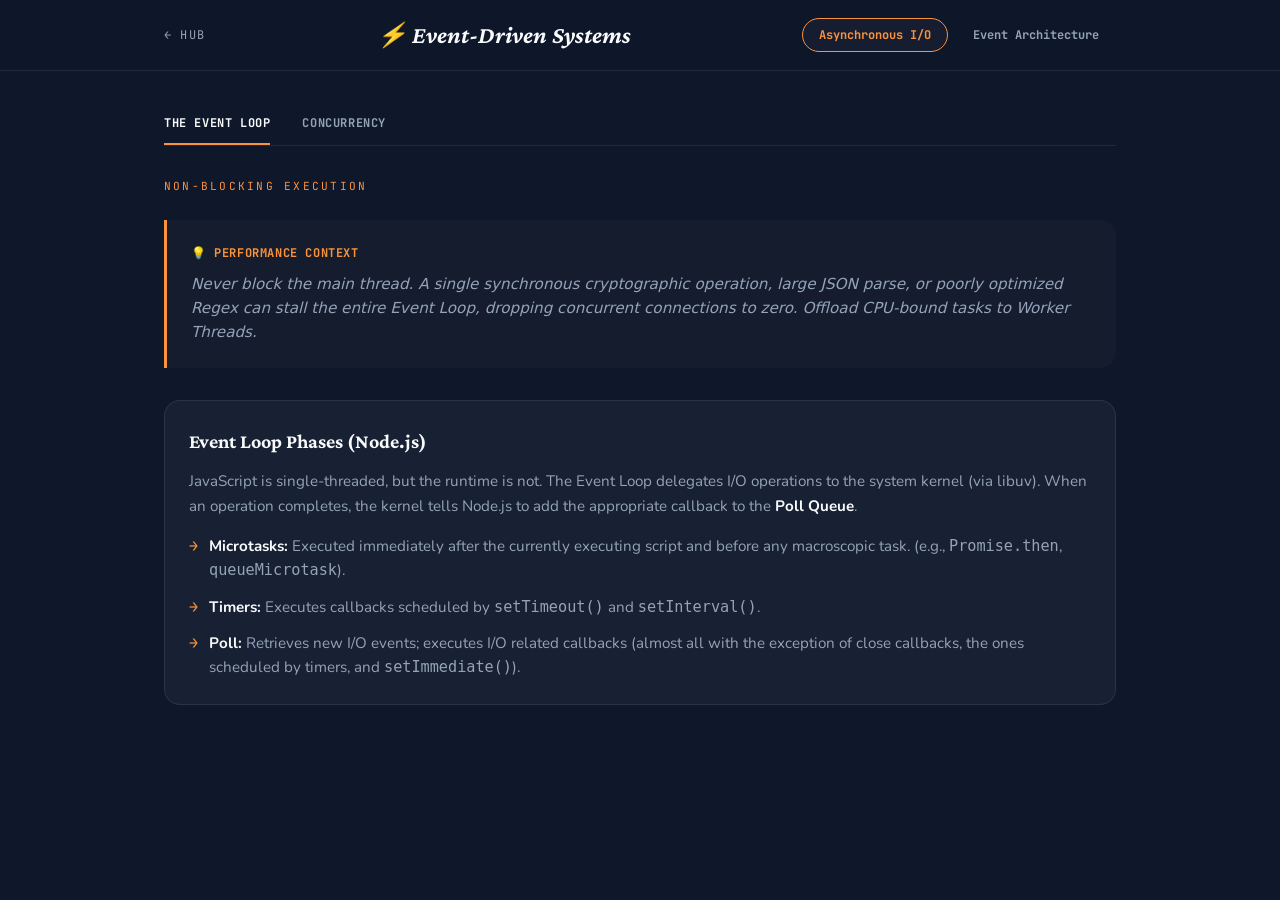
==== commit 47947fb7: "refactored" ====
--- a/eop.html
+++ b/eop.html
@@ -1,80 +1,133 @@
 <!DOCTYPE html>
-<html lang="es">
+<html lang="en">
 <head>
     <meta charset="UTF-8">
-    <meta name="viewport" content="width=device-width, initial-scale=1.0">
-    <title>EOP — CodeLearning</title>
+    <meta name="viewport" content="width=device-width, initial-scale=1.0, maximum-scale=5.0">
+    <title>Event-Driven Systems — CodeLearning</title>
     <link rel="preconnect" href="https://fonts.googleapis.com">
     <link rel="preconnect" href="https://fonts.gstatic.com" crossorigin>
     <link href="https://fonts.googleapis.com/css2?family=Crimson+Pro:ital,wght@0,400;0,600;0,700;1,400;1,600&family=JetBrains+Mono:wght@400;700&family=Nunito:wght@400;500;600;700;800&display=swap" rel="stylesheet">
     <link rel="stylesheet" href="style.css">
-    <style>
-        :root { --accent: #fb923c; }
-    </style>
     <script src="script.js" defer></script>
 </head>
-<body>
-<header>
+<body class="module-body pane-eop-theme">
+<header class="module-header">
     <div class="header-content">
-        <a href="index.html" class="back-link">← Hub</a>
-        <div class="header-title">⚡ Event-Oriented Programming</div>
-        <nav class="lang-nav">
-            <button class="lang-btn active" data-lang="async" onclick="switchLang('async')">Asincronía</button>
-            <button class="lang-btn" data-lang="events" onclick="switchLang('events')">Eventos</button>
+        <a href="index.html" class="back-link" aria-label="Go back to Hub">← Hub</a>
+        <div class="header-title" aria-hidden="true">⚡ Event-Driven Systems</div>
+        <nav class="lang-nav" aria-label="Module sections">
+            <button class="lang-btn active" data-lang="async" onclick="switchLang('async')" aria-selected="true">Asynchronous I/O</button>
+            <button class="lang-btn" data-lang="architecture" onclick="switchLang('architecture')" aria-selected="false">Event Architecture</button>
         </nav>
     </div>
 </header>
 
-<main>
-    <div id="async" class="tab-content active">
-        <div class="inner-nav">
-            <button class="inner-tab-btn active" data-tab="eop-loop" onclick="openInnerTab('eop-loop')">Event Loop</button>
-            <button class="inner-tab-btn" data-tab="eop-promises" onclick="openInnerTab('eop-promises')">Promesas</button>
+<main class="module-main">
+    <div id="async" class="tab-content active" role="tabpanel">
+        <div class="inner-nav" aria-label="Asynchronous I/O Subsections">
+            <button class="inner-tab-btn active" data-tab="eop-loop" onclick="openInnerTab('eop-loop')">The Event Loop</button>
+            <button class="inner-tab-btn" data-tab="eop-promises" onclick="openInnerTab('eop-promises')">Concurrency</button>
         </div>
+
         <div id="eop-loop" class="inner-tab-content active">
-            <p class="section-label">El Event Loop en JavaScript</p>
+            <p class="section-label">Non-Blocking Execution</p>
             <div class="senior-tip">
-                <div class="senior-tip-header">💡 Senior Dev Tip</div>
-                <p>No bloquees el hilo principal. Entender el Event Loop es la diferencia entre una aplicación fluida y una que se congela al procesar datos.</p>
+                <div class="senior-tip-header">💡 Performance Context</div>
+                <p>Never block the main thread. A single synchronous cryptographic operation, large JSON parse, or poorly optimized Regex can stall the entire Event Loop, dropping concurrent connections to zero. Offload CPU-bound tasks to Worker Threads.</p>
             </div>
             <div class="card">
-                <div class="card-title">¿Cómo funciona?</div>
-                <p>JavaScript es monohilo. El Event Loop permite realizar operaciones no bloqueantes delegando tareas al sistema operativo o al navegador.</p>
+                <div class="card-title">Event Loop Phases (Node.js)</div>
+                <p>JavaScript is single-threaded, but the runtime is not. The Event Loop delegates I/O operations to the system kernel (via libuv). When an operation completes, the kernel tells Node.js to add the appropriate callback to the <strong>Poll Queue</strong>.</p>
+                <ul class="styled-list mt-4">
+                    <li><strong>Microtasks:</strong> Executed immediately after the currently executing script and before any macroscopic task. (e.g., <code>Promise.then</code>, <code>queueMicrotask</code>).</li>
+                    <li><strong>Timers:</strong> Executes callbacks scheduled by <code>setTimeout()</code> and <code>setInterval()</code>.</li>
+                    <li><strong>Poll:</strong> Retrieves new I/O events; executes I/O related callbacks (almost all with the exception of close callbacks, the ones scheduled by timers, and <code>setImmediate()</code>).</li>
+                </ul>
             </div>
         </div>
+
         <div id="eop-promises" class="inner-tab-content">
-            <p class="section-label">Async / Await</p>
-            <div class="card">
-                <div class="card-title">Sintaxis Moderna</div>
+            <p class="section-label">Promise Orchestration</p>
+            <div class="grid-2">
+                <div class="card">
+                    <div class="card-title">Async / Await</div>
+                    <p>Syntactic sugar over Promises that makes asynchronous code look synchronous. Always wrap <code>await</code> calls in <code>try/catch</code> blocks to handle rejected states, or use functional error handling wrappers.</p>
+                </div>
+                <div class="card">
+                    <div class="card-title">Promise.allSettled()</div>
+                    <p>Unlike <code>Promise.all()</code>, which short-circuits and rejects entirely if a single promise fails, <code>allSettled</code> waits for all promises to resolve or reject. Essential for batch processing where partial failures are acceptable.</p>
+                </div>
+            </div>
+            <div class="card mt-4">
+                <div class="card-title">Concurrent Execution Example</div>
                 <div class="code-block">
+                    <div class="code-block-header">
+                        <span class="code-lang-badge">TypeScript</span>
+                    </div>
                     <div class="code-body">
-                        <pre>async function fetchData() {
-  try {
-    const response = await fetch('https://api.example.com');
-    const data = await response.json();
-    console.log(data);
-  } catch (error) {
-    console.error('Error:', error);
-  }
-}</pre>
+<pre><code>async function fetchDashboardData(userId: string) {
+    // Bad: Sequential blocking
+    // const user = await getUser(userId);
+    // const posts = await getPosts(userId);
+
+    // Good: Concurrent execution
+    const [userResult, postsResult] = await Promise.allSettled([
+        getUser(userId),
+        getPosts(userId)
+    ]);
+
+    // Handle fulfilled/rejected states individually...
+    return { user: userResult, posts: postsResult };
+}</code></pre>
                     </div>
                 </div>
             </div>
         </div>
     </div>
 
-    <div id="events" class="tab-content">
-        <div class="inner-nav">
-            <button class="inner-tab-btn active" data-tab="eop-emitters" onclick="openInnerTab('eop-emitters')">Event Emitters</button>
+    <div id="architecture" class="tab-content" role="tabpanel">
+        <div class="inner-nav" aria-label="Event Architecture Subsections">
+            <button class="inner-tab-btn active" data-tab="eop-brokers" onclick="openInnerTab('eop-brokers')">Message Brokers</button>
+            <button class="inner-tab-btn" data-tab="eop-websockets" onclick="openInnerTab('eop-websockets')">Real-Time Sync</button>
         </div>
-        <div id="eop-emitters" class="inner-tab-content active">
-            <p class="section-label">Patrón Observador</p>
-            <div class="card">
-                <div class="card-title">Node.js Events</div>
-                <p>En el backend, el patrón de emisores de eventos permite desacoplar componentes de forma eficiente.</p>
+        
+        <div id="eop-brokers" class="inner-tab-content active">
+            <p class="section-label">Distributed Pub/Sub Systems</p>
+            <div class="senior-tip">
+                <div class="senior-tip-header">💡 Architectural Context</div>
+                <p>Event-driven microservices decouple producers from consumers. If the email service goes down, the checkout service shouldn't fail. It should drop an <code>OrderPlaced</code> event into the broker, and the email service will process it whenever it comes back online (Eventual Consistency).</p>
+            </div>
+            <table class="compare-table">
+                <thead><tr><th>Broker Type</th><th>Technology</th><th>Best For...</th></tr></thead>
+                <tbody>
+                    <tr>
+                        <td><strong>Message Queue (Smart Broker)</strong></td>
+                        <td>RabbitMQ, ActiveMQ</td>
+                        <td>Task routing, complex routing logic, and ensuring a message is processed exactly once by a specific worker (e.g., sending an email, processing a payment).</td>
+                    </tr>
+                    <tr>
+                        <td><strong>Event Stream (Dumb Broker)</strong></td>
+                        <td>Apache Kafka, AWS Kinesis</td>
+                        <td>High-throughput log aggregation, telemetry, and event sourcing. Messages are persisted and can be replayed by multiple independent consumer groups.</td>
+                    </tr>
+                </tbody>
+            </table>
+        </div>
+
+        <div id="eop-websockets" class="inner-tab-content">
+            <p class="section-label">Bidirectional Client Communication</p>
+            <div class="grid-2">
+                <div class="card">
+                    <div class="card-title">WebSockets (WSS)</div>
+                    <p>Upgrades a standard HTTP connection into a persistent, stateful, full-duplex TCP connection. Ideal for chat applications, live trading dashboards, and multiplayer games.</p>
+                </div>
+                <div class="card">
+                    <div class="card-title">Server-Sent Events (SSE)</div>
+                    <p>A unidirectional channel from server to client over standard HTTP. Much simpler to scale than WebSockets. Perfect for live news feeds or status updates where the client only needs to listen.</p>
+                </div>
             </div>
         </div>
     </div>
 </main>
 </body>
-</html>
+</html>
--- a/style.css
+++ b/style.css
@@ -1,56 +1,300 @@
+/* style.css */
 /* ============================================
-   CODELEARNING — SHARED STYLES
+   CODELEARNING — GLOBAL DESIGN SYSTEM
    ============================================ */
 
 :root {
+    /* Color Palette */
     --bg-dark: #0f172a;
-    --bg-card: rgba(30, 41, 59, 0.5);
-    --accent: #22d3ee;
+    --bg-card: rgba(30, 41, 59, 0.6);
+    --bg-overlay: rgba(15, 23, 42, 0.85);
+    
     --text-main: #f8fafc;
     --text-dim: #94a3b8;
-    --border: rgba(255, 255, 255, 0.1);
-    --radius: 12px;
-    --font-mono: 'JetBrains Mono', monospace;
-    --font-serif: 'Crimson Pro', serif;
-}
-
-* { margin: 0; padding: 0; box-sizing: border-box; }
+    --text-muted: rgba(255, 255, 255, 0.4);
+    
+    --border-light: rgba(255, 255, 255, 0.08);
+    --border-med: rgba(255, 255, 255, 0.15);
+    
+    /* Domain Accents */
+    --web-cyan: #22d3ee;
+    --oop-purple: #a78bfa;
+    --mobile-green: #34d399;
+    --eop-orange: #fb923c;
+    
+    /* Current Theme Accent (Defaults to Cyan, overridden by body classes) */
+    --accent: var(--web-cyan);
+
+    /* Typography */
+    --font-sans: 'Nunito', system-ui, -apple-system, sans-serif;
+    --font-serif: 'Crimson Pro', Georgia, serif;
+    --font-mono: 'JetBrains Mono', ui-monospace, monospace;
+    
+    /* Layout */
+    --radius-md: 12px;
+    --radius-lg: 16px;
+    --transition-smooth: 0.4s cubic-bezier(0.16, 1, 0.3, 1);
+}
+
+/* Base Reset */
+*, *::before, *::after {
+    margin: 0;
+    padding: 0;
+    box-sizing: border-box;
+}
 
 body {
-    font-family: 'Nunito', sans-serif;
+    font-family: var(--font-sans);
     background-color: var(--bg-dark);
     color: var(--text-main);
     line-height: 1.6;
+    -webkit-font-smoothing: antialiased;
+}
+
+/* ============================================
+   HUB PAGE (INDEX)
+   ============================================ */
+
+.hub-body {
+    overflow: hidden; /* Desktop: prevent scrolling */
+    display: flex;
+    flex-direction: column;
+    height: 100vh;
+}
+
+.site-header {
+    position: absolute;
+    top: 2rem;
+    left: 0;
+    right: 0;
+    z-index: 50;
+    text-align: center;
+    pointer-events: none;
+}
+
+.site-header h1 {
+    font-family: var(--font-mono);
+    font-size: 0.85rem;
+    font-weight: 700;
+    letter-spacing: 0.5em;
+    text-transform: uppercase;
+    color: var(--text-muted);
+}
+
+.header-subtitle {
+    font-size: 0.75rem;
+    color: var(--text-muted);
+    margin-top: 0.5rem;
+    letter-spacing: 0.05em;
+}
+
+.hub-container {
+    display: flex;
+    flex: 1;
+    width: 100vw;
+}
+
+.pane {
+    flex: 1;
+    position: relative;
+    display: flex;
+    align-items: center;
+    justify-content: center;
+    text-decoration: none;
+    overflow: hidden;
+    transition: flex 0.6s cubic-bezier(0.25, 1, 0.5, 1);
+    cursor: pointer;
+}
+
+/* Desktop Hover Expansion */
+@media (hover: hover) and (min-width: 1024px) {
+    .pane:hover { flex: 1.6; }
+    .pane:hover .pane-bg { transform: scale(1.05); filter: brightness(0.4); }
+    .pane:hover .pane-overlay { opacity: 0.8; }
+    .pane:hover .pane-icon { transform: scale(1.1) translateY(-10px); }
+    .pane:hover .pane-desc { opacity: 1; transform: translateY(0); max-height: 100px; margin-bottom: 1.5rem; }
+    .pane:hover .pane-cta { opacity: 1; transform: translateY(0); transition-delay: 0.1s; }
+}
+
+.pane-bg {
+    position: absolute;
+    inset: 0;
+    background-size: cover;
+    background-position: center;
+    filter: brightness(0.25);
+    transition: transform 0.8s ease, filter 0.8s ease;
+    will-change: transform;
+}
+
+.pane-overlay {
+    position: absolute;
+    inset: 0;
+    background: linear-gradient(to top, rgba(15,23,42,0.95) 0%, rgba(15,23,42,0.5) 50%, rgba(15,23,42,0.2) 100%);
+    transition: opacity 0.5s ease;
+}
+
+.pane-content {
+    position: relative;
+    z-index: 10;
+    display: flex;
+    flex-direction: column;
+    align-items: center;
+    text-align: center;
+    padding: 2rem;
+    width: 100%;
+    max-width: 400px;
+}
+
+.pane-icon {
+    font-size: 3.5rem;
+    margin-bottom: 1rem;
+    transition: transform 0.5s ease;
+    filter: drop-shadow(0 0 20px currentColor);
+}
+
+.pane-label {
+    font-family: var(--font-mono);
+    font-size: 0.65rem;
+    font-weight: 700;
+    letter-spacing: 0.3em;
+    text-transform: uppercase;
+    margin-bottom: 0.75rem;
+}
+
+.pane-title {
+    font-family: var(--font-serif);
+    font-size: 3.5rem;
+    font-weight: 700;
+    font-style: italic;
+    color: var(--text-main);
+    line-height: 1;
+    margin-bottom: 0.5rem;
+    letter-spacing: -0.02em;
+}
+
+.pane-subtitle {
+    font-size: 0.85rem;
+    color: var(--text-dim);
+    font-weight: 600;
+    letter-spacing: 0.05em;
+    margin-bottom: 1rem;
+}
+
+.pane-desc {
+    font-size: 0.9rem;
+    color: var(--text-dim);
+    opacity: 0;
+    max-height: 0;
+    transform: translateY(10px);
+    transition: all 0.4s ease;
+    overflow: hidden;
+}
+
+.pane-cta {
+    opacity: 0;
+    transform: translateY(15px);
+    transition: all 0.3s ease;
+}
+
+.cta-pill {
+    display: inline-flex;
+    align-items: center;
+    padding: 0.75rem 1.5rem;
+    border-radius: 999px;
+    font-family: var(--font-mono);
+    font-size: 0.7rem;
+    font-weight: 700;
+    letter-spacing: 0.1em;
+    text-transform: uppercase;
+    border: 1px solid currentColor;
+    background: rgba(255, 255, 255, 0.05);
+    backdrop-filter: blur(8px);
+    transition: background 0.3s ease, transform 0.2s ease;
+}
+
+.cta-pill:active { transform: scale(0.95); }
+
+.pane-watermark {
+    position: absolute;
+    bottom: 2rem;
+    left: 50%;
+    transform: translateX(-50%);
+    font-size: 8rem;
+    font-weight: 700;
+    color: rgba(255, 255, 255, 0.02);
+    user-select: none;
+    pointer-events: none;
+    line-height: 1;
+    font-family: var(--font-mono);
+}
+
+.divider {
+    position: absolute;
+    right: 0; top: 0; bottom: 0;
+    width: 1px;
+    background: var(--border-light);
+    z-index: 20;
+}
+
+/* Domain Specific Styling */
+.pane-web .pane-label, .pane-web .pane-icon { color: var(--web-cyan); }
+.pane-web .cta-pill { color: var(--web-cyan); border-color: rgba(34, 211, 238, 0.3); }
+
+.pane-oop .pane-label, .pane-oop .pane-icon { color: var(--oop-purple); }
+.pane-oop .cta-pill { color: var(--oop-purple); border-color: rgba(167, 139, 250, 0.3); }
+
+.pane-mobile .pane-label, .pane-mobile .pane-icon { color: var(--mobile-green); }
+.pane-mobile .cta-pill { color: var(--mobile-green); border-color: rgba(52, 211, 153, 0.3); }
+
+.pane-eop .pane-label, .pane-eop .pane-icon { color: var(--eop-orange); }
+.pane-eop .cta-pill { color: var(--eop-orange); border-color: rgba(251, 146, 60, 0.3); }
+
+/* ============================================
+   MODULE PAGES
+   ============================================ */
+
+.module-body {
     overflow-x: hidden;
-}
-
-/* Header */
-header {
+    overflow-y: scroll;
+}
+
+/* Theme Setup */
+.pane-web-theme { --accent: var(--web-cyan); }
+.pane-oop-theme { --accent: var(--oop-purple); }
+.pane-mobile-theme { --accent: var(--mobile-green); }
+.pane-eop-theme { --accent: var(--eop-orange); }
+
+.module-header {
     position: sticky;
     top: 0;
     z-index: 100;
-    background: rgba(15, 23, 42, 0.8);
-    backdrop-filter: blur(12px);
-    border-bottom: 1px solid var(--border);
-    padding: 1rem 2rem;
+    background: rgba(15, 23, 42, 0.75);
+    backdrop-filter: blur(16px);
+    -webkit-backdrop-filter: blur(16px);
+    border-bottom: 1px solid var(--border-light);
+    padding: 1rem 0;
 }
 
 .header-content {
-    max-width: 1200px;
+    max-width: 1000px;
     margin: 0 auto;
+    padding: 0 1.5rem;
     display: flex;
     align-items: center;
     justify-content: space-between;
+    flex-wrap: wrap;
+    gap: 1rem;
 }
 
 .back-link {
     color: var(--text-dim);
     text-decoration: none;
     font-family: var(--font-mono);
-    font-size: 12px;
+    font-size: 0.75rem;
     text-transform: uppercase;
     letter-spacing: 0.1em;
     transition: color 0.3s;
+    padding: 0.5rem 0;
 }
 
 .back-link:hover { color: var(--accent); }
@@ -60,9 +304,10 @@
     font-size: 1.5rem;
     font-weight: 700;
     font-style: italic;
-}
-
-/* Navigation */
+    color: var(--text-main);
+}
+
+/* Navigation Buttons */
 .lang-nav {
     display: flex;
     gap: 0.5rem;
@@ -73,41 +318,55 @@
     border: 1px solid transparent;
     color: var(--text-dim);
     padding: 0.5rem 1rem;
-    border-radius: 9999px;
-    font-family: var(--font-mono);
-    font-size: 11px;
+    border-radius: 999px;
+    font-family: var(--font-mono);
+    font-size: 0.75rem;
     font-weight: 700;
     cursor: pointer;
     transition: all 0.3s;
 }
 
-.lang-btn:hover { color: var(--text-main); background: rgba(255,255,255,0.05); }
+.lang-btn:hover {
+    color: var(--text-main);
+    background: rgba(255, 255, 255, 0.05);
+}
+
 .lang-btn.active {
     color: var(--accent);
-    border-color: rgba(34, 211, 238, 0.3);
-    background: rgba(34, 211, 238, 0.1);
-}
-
-/* Main Content */
-main {
+    border-color: var(--accent);
+    background: rgba(255, 255, 255, 0.03);
+}
+
+.module-main {
     max-width: 1000px;
-    margin: 2rem auto;
+    margin: 2rem auto 4rem;
     padding: 0 1.5rem;
 }
 
-.tab-content { display: none; animation: fadeIn 0.4s ease; }
-.tab-content.active { display: block; }
-
-@keyframes fadeIn { from { opacity: 0; transform: translateY(10px); } to { opacity: 1; transform: translateY(0); } }
-
-/* Inner Navigation */
+/* Tabs System */
+.tab-content, .inner-tab-content {
+    display: none;
+    animation: fadeUp 0.4s var(--transition-smooth) forwards;
+}
+
+.tab-content.active, .inner-tab-content.active {
+    display: block;
+}
+
+@keyframes fadeUp {
+    from { opacity: 0; transform: translateY(15px); }
+    to { opacity: 1; transform: translateY(0); }
+}
+
 .inner-nav {
     display: flex;
     gap: 2rem;
-    border-bottom: 1px solid var(--border);
+    border-bottom: 1px solid var(--border-light);
     margin-bottom: 2rem;
     overflow-x: auto;
-}
+    scrollbar-width: none; /* Firefox */
+}
+.inner-nav::-webkit-scrollbar { display: none; } /* Chrome/Safari */
 
 .inner-tab-btn {
     background: none;
@@ -116,62 +375,72 @@
     color: var(--text-dim);
     padding: 0.75rem 0;
     font-family: var(--font-mono);
-    font-size: 12px;
-    font-weight: 700;
-    text-transform: uppercase;
-    letter-spacing: 0.1em;
+    font-size: 0.75rem;
+    font-weight: 700;
+    text-transform: uppercase;
+    letter-spacing: 0.05em;
     cursor: pointer;
     white-space: nowrap;
     transition: all 0.3s;
 }
 
+.inner-tab-btn:hover { color: var(--text-main); }
+
 .inner-tab-btn.active {
+    color: var(--text-main);
+    border-bottom-color: var(--accent);
+}
+
+/* Content Components */
+.section-label {
+    font-family: var(--font-mono);
+    font-size: 0.7rem;
     color: var(--accent);
-    border-bottom-color: var(--accent);
-}
-
-.inner-tab-content { display: none; }
-.inner-tab-content.active { display: block; }
-
-/* Cards & Layout */
-.section-label {
-    font-family: var(--font-mono);
-    font-size: 10px;
-    color: var(--accent);
     text-transform: uppercase;
     letter-spacing: 0.2em;
-    margin-bottom: 1rem;
+    margin-bottom: 1.5rem;
 }
 
 .grid-2 {
     display: grid;
-    grid-template-columns: 1fr 1fr;
+    grid-template-columns: repeat(auto-fit, minmax(300px, 1fr));
     gap: 1.5rem;
-    margin-bottom: 1.5rem;
 }
 
 .card {
     background: var(--bg-card);
-    border: 1px solid var(--border);
-    border-radius: var(--radius);
+    border: 1px solid var(--border-light);
+    border-radius: var(--radius-lg);
     padding: 1.5rem;
+    transition: border-color 0.3s;
     height: 100%;
 }
+
+.card:hover { border-color: var(--border-med); }
+.card.mt-4 { margin-top: 1.5rem; }
 
 .card-title {
     font-family: var(--font-serif);
     font-size: 1.25rem;
     font-weight: 700;
-    margin-bottom: 1rem;
-}
-
-/* Senior Tip Box */
+    margin-bottom: 0.75rem;
+    color: var(--text-main);
+}
+
+.card p {
+    color: var(--text-dim);
+    font-size: 0.95rem;
+}
+
+.card strong { color: var(--text-main); }
+
+/* Senior Tip Callout */
 .senior-tip {
-    background: rgba(34, 211, 238, 0.05);
-    border-left: 4px solid var(--accent);
-    padding: 1.25rem;
-    border-radius: 0 var(--radius) var(--radius) 0;
-    margin: 2rem 0;
+    background: rgba(255, 255, 255, 0.02);
+    border-left: 3px solid var(--accent);
+    padding: 1.5rem;
+    border-radius: 0 var(--radius-lg) var(--radius-lg) 0;
+    margin-bottom: 2rem;
 }
 
 .senior-tip-header {
@@ -179,90 +448,158 @@
     align-items: center;
     gap: 0.5rem;
     font-family: var(--font-mono);
-    font-size: 11px;
+    font-size: 0.75rem;
     font-weight: 700;
     color: var(--accent);
     margin-bottom: 0.5rem;
     text-transform: uppercase;
-}
+    letter-spacing: 0.05em;
+}
+
+.senior-tip p {
+    color: var(--text-dim);
+    font-size: 0.95rem;
+    font-style: italic;
+}
+
+/* Lists */
+.styled-list {
+    list-style: none;
+    margin-top: 1rem;
+    display: flex;
+    flex-direction: column;
+    gap: 0.75rem;
+}
+
+.styled-list li {
+    position: relative;
+    padding-left: 1.25rem;
+    color: var(--text-dim);
+    font-size: 0.95rem;
+}
+
+.styled-list li::before {
+    content: '→';
+    position: absolute;
+    left: 0;
+    color: var(--accent);
+    font-family: var(--font-mono);
+}
+
+/* Tables */
+.compare-table {
+    width: 100%;
+    border-collapse: separate;
+    border-spacing: 0;
+    background: var(--bg-card);
+    border: 1px solid var(--border-light);
+    border-radius: var(--radius-lg);
+    overflow: hidden;
+}
+
+.compare-table th {
+    text-align: left;
+    padding: 1rem 1.5rem;
+    border-bottom: 1px solid var(--border-light);
+    color: var(--text-main);
+    font-family: var(--font-mono);
+    font-size: 0.75rem;
+    text-transform: uppercase;
+    background: rgba(0, 0, 0, 0.2);
+}
+
+.compare-table td {
+    padding: 1rem 1.5rem;
+    border-bottom: 1px solid rgba(255, 255, 255, 0.03);
+    color: var(--text-dim);
+    font-size: 0.9rem;
+    vertical-align: top;
+}
+
+.compare-table tr:last-child td { border-bottom: none; }
 
 /* Code Blocks */
 .code-block {
-    background: #010409;
-    border-radius: 8px;
+    background: #0d1117; /* Darker background for contrast */
+    border-radius: var(--radius-md);
     overflow: hidden;
-    margin: 1rem 0;
-    border: 1px solid var(--border);
+    margin-top: 1rem;
+    border: 1px solid var(--border-light);
 }
 
 .code-block-header {
-    background: rgba(255,255,255,0.03);
+    background: rgba(255, 255, 255, 0.05);
     padding: 0.5rem 1rem;
     display: flex;
-    justify-content: space-between;
     align-items: center;
-    border-bottom: 1px solid var(--border);
+    border-bottom: 1px solid var(--border-light);
 }
 
 .code-lang-badge {
     font-family: var(--font-mono);
-    font-size: 10px;
-    color: var(--text-dim);
+    font-size: 0.7rem;
+    color: var(--text-muted);
+    text-transform: uppercase;
 }
 
 .code-body {
     padding: 1rem;
     overflow-x: auto;
     font-family: var(--font-mono);
-    font-size: 13px;
-}
-
-/* Tables */
-.compare-table {
-    width: 100%;
-    border-collapse: collapse;
-    font-size: 14px;
-}
-
-.compare-table th {
-    text-align: left;
-    padding: 0.75rem;
-    border-bottom: 1px solid var(--border);
-    color: var(--text-dim);
-    font-family: var(--font-mono);
-    font-size: 11px;
-}
-
-.compare-table td {
-    padding: 0.75rem;
-    border-bottom: 1px solid rgba(255,255,255,0.05);
-}
-
-/* Practice Module */
-.practice-topic-grid {
-    display: grid;
-    grid-template-columns: repeat(auto-fill, minmax(200px, 1fr));
-    gap: 1rem;
-}
-
-.practice-topic-card {
-    background: var(--bg-card);
-    border: 1px solid var(--border);
-    padding: 1.5rem;
-    border-radius: var(--radius);
-    text-align: center;
-    cursor: pointer;
-    transition: all 0.3s;
-}
-
-.practice-topic-card:hover {
-    border-color: var(--accent);
-    transform: translateY(-4px);
-}
-
-/* Mobile */
+    font-size: 0.85rem;
+    color: #c9d1d9; /* GitHub-like syntax base */
+}
+
+/* ============================================
+   RESPONSIVE (MOBILE)
+   ============================================ */
+
 @media (max-width: 768px) {
-    .grid-2 { grid-template-columns: 1fr; }
-    .header-content { flex-direction: column; gap: 1rem; }
-    .lang-nav { width: 100%; overflow-x: auto; padding-bottom: 0.5rem; }
-}
+    /* Hub Adjustments */
+    .hub-body {
+        overflow-y: auto;
+        height: auto;
+    }
+    
+    .site-header { position: relative; top: 0; padding: 2rem 0 1rem; }
+    
+    .hub-container {
+        flex-direction: column;
+    }
+    
+    .pane {
+        min-height: 35vh; /* Ensure panes are tappable */
+        border-bottom: 1px solid var(--border-light);
+    }
+    
+    .pane-title { font-size: 2.5rem; }
+    .pane-desc { display: none; } /* Hide complex desc on mobile to save space */
+    .pane-cta { opacity: 1; transform: translateY(0); margin-top: 1rem; }
+    .divider { display: none; }
+    .pane-watermark { font-size: 5rem; bottom: 1rem; }
+    
+    /* Module Adjustments */
+    .header-content {
+        flex-direction: column;
+        align-items: flex-start;
+        padding-top: 0.5rem;
+    }
+    
+    .lang-nav {
+        width: 100%;
+        overflow-x: auto;
+        padding-bottom: 0.5rem;
+        scrollbar-width: none;
+    }
+    
+    .compare-table {
+        display: block;
+        overflow-x: auto;
+        white-space: nowrap;
+    }
+    
+    .compare-table td {
+        white-space: normal;
+        min-width: 200px;
+    }
+}
